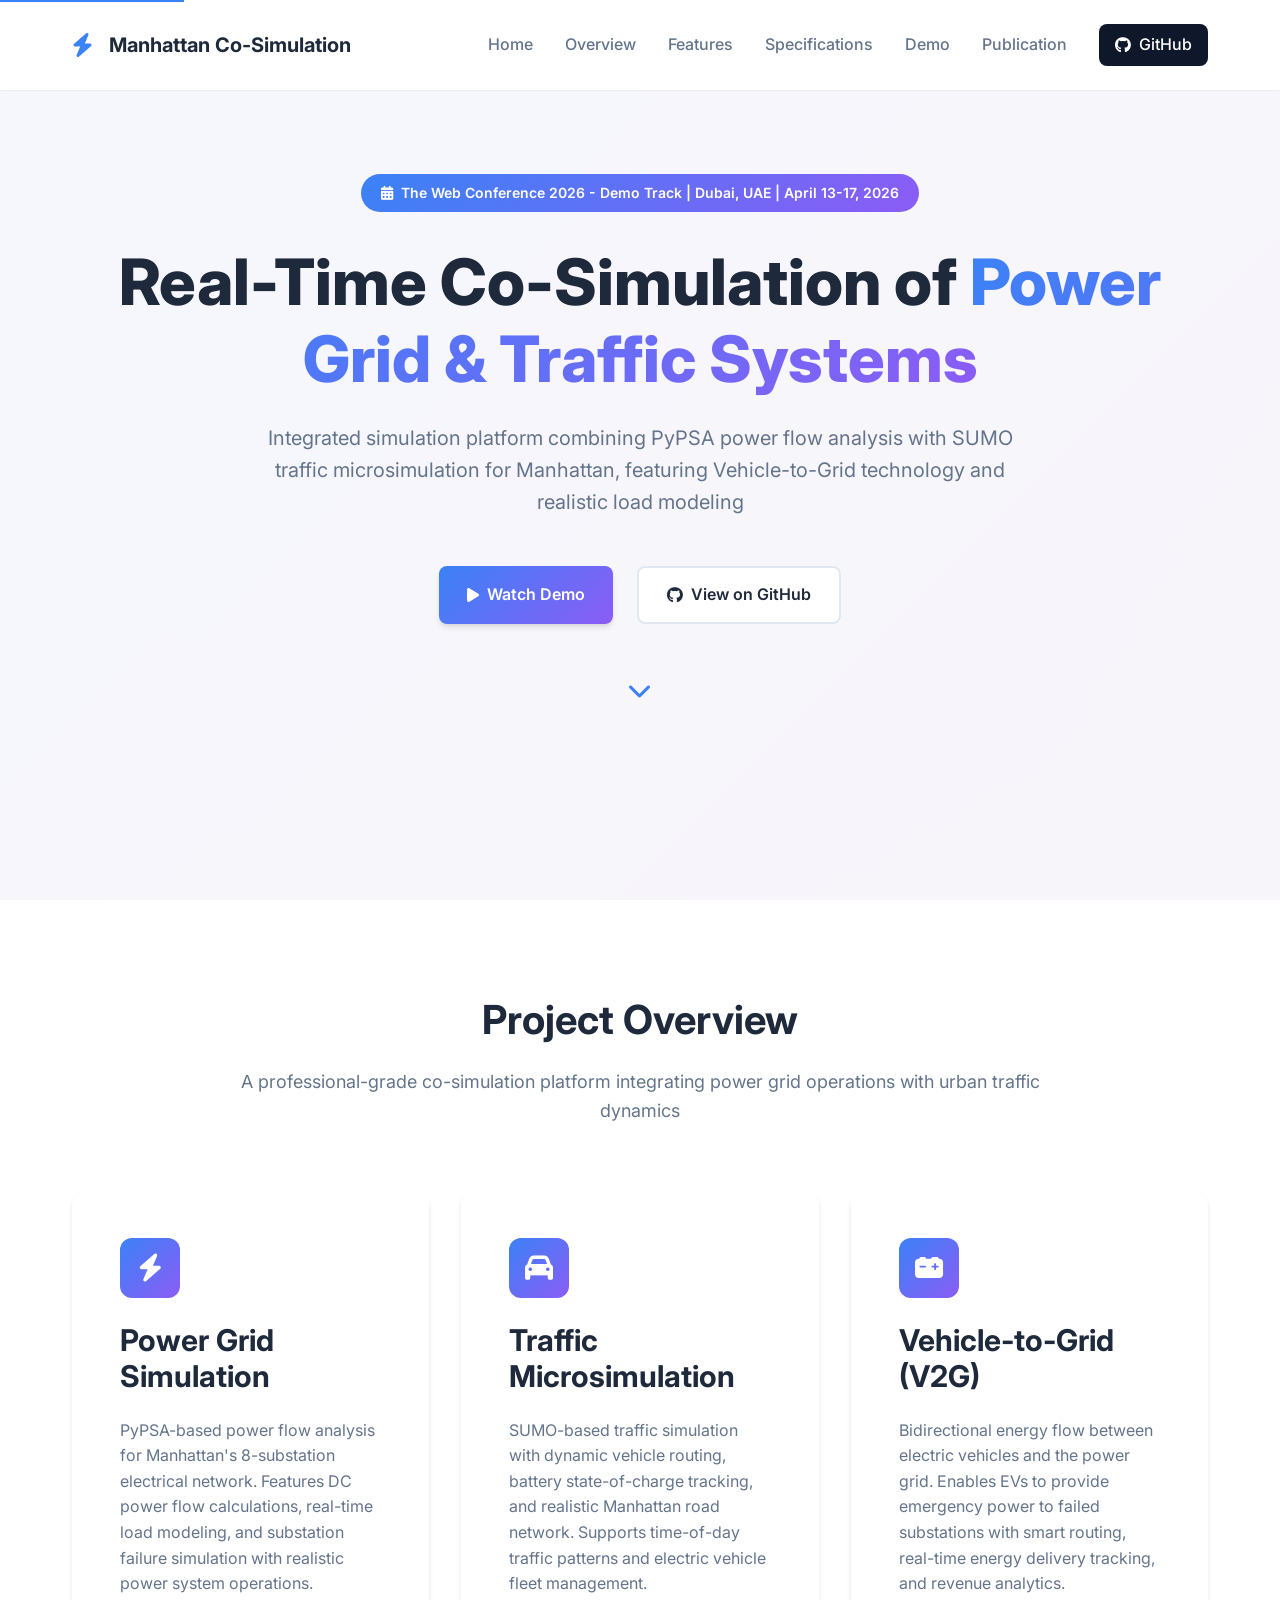
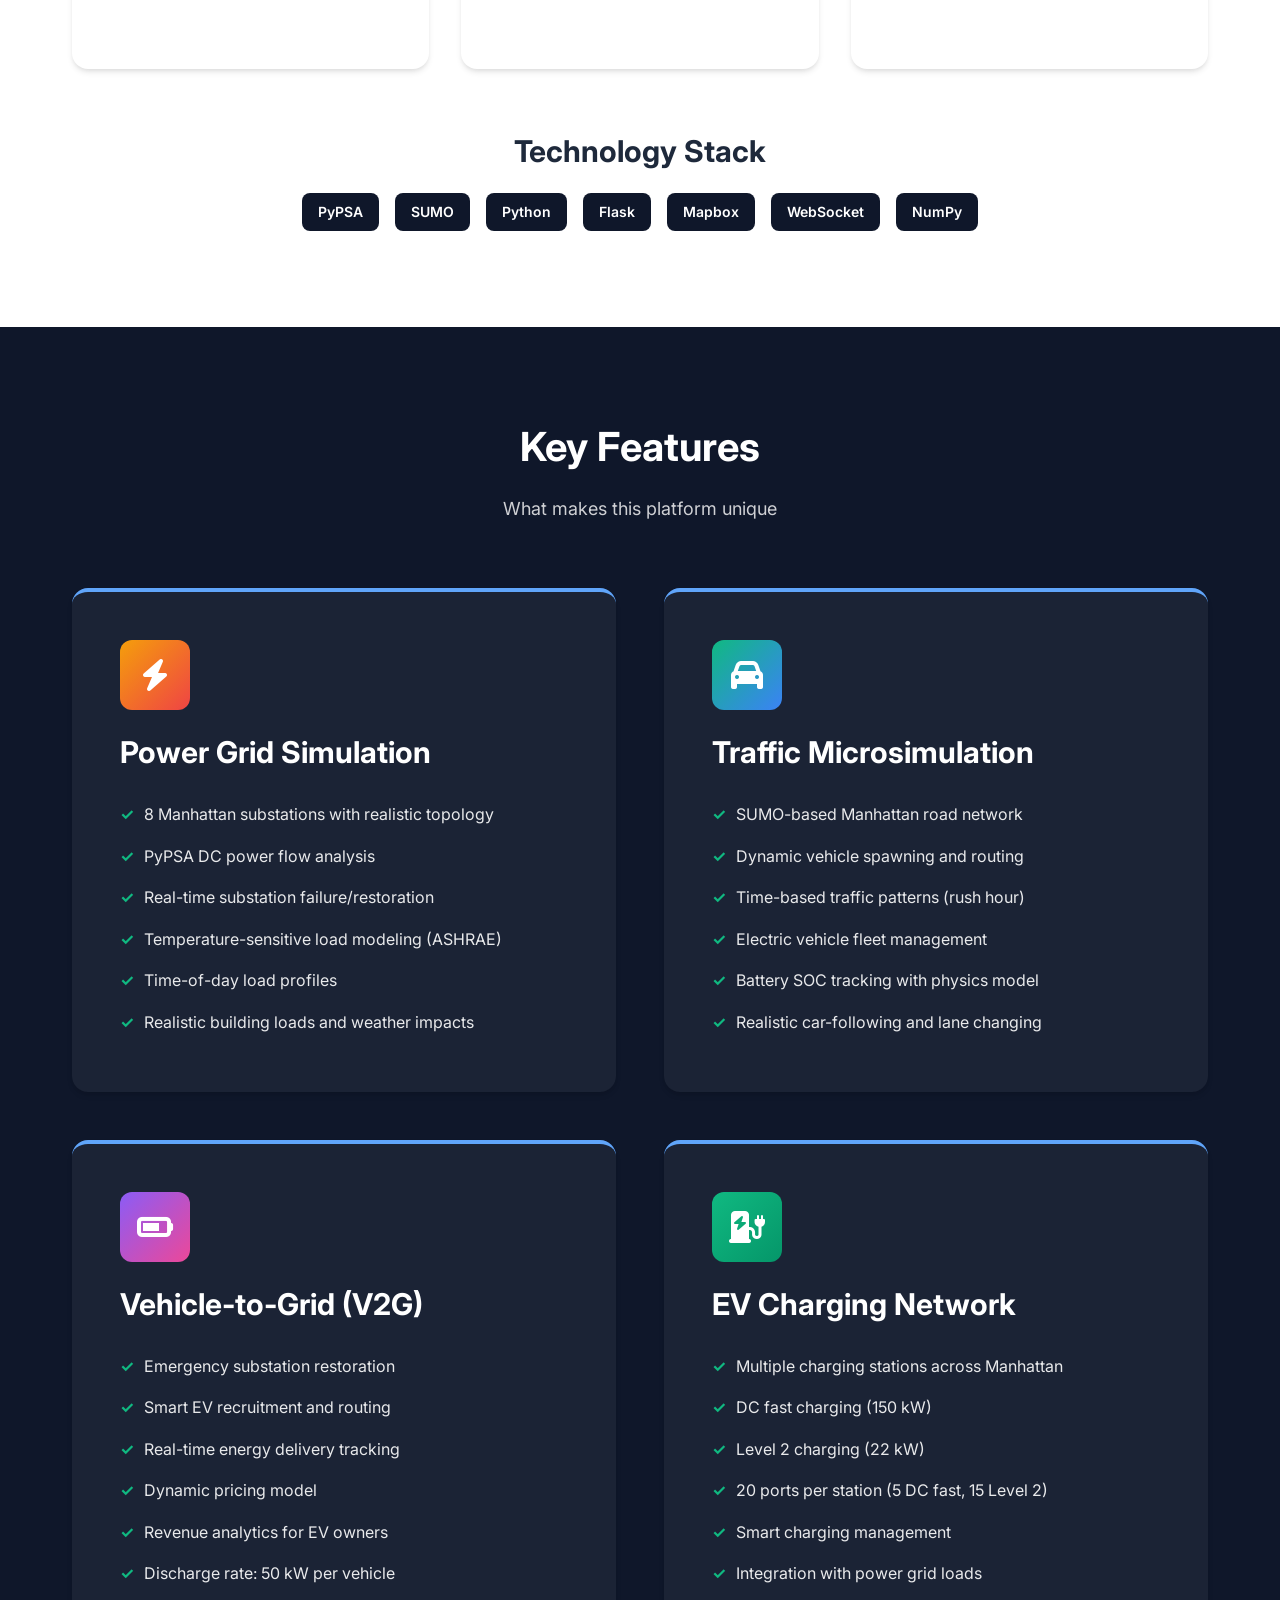
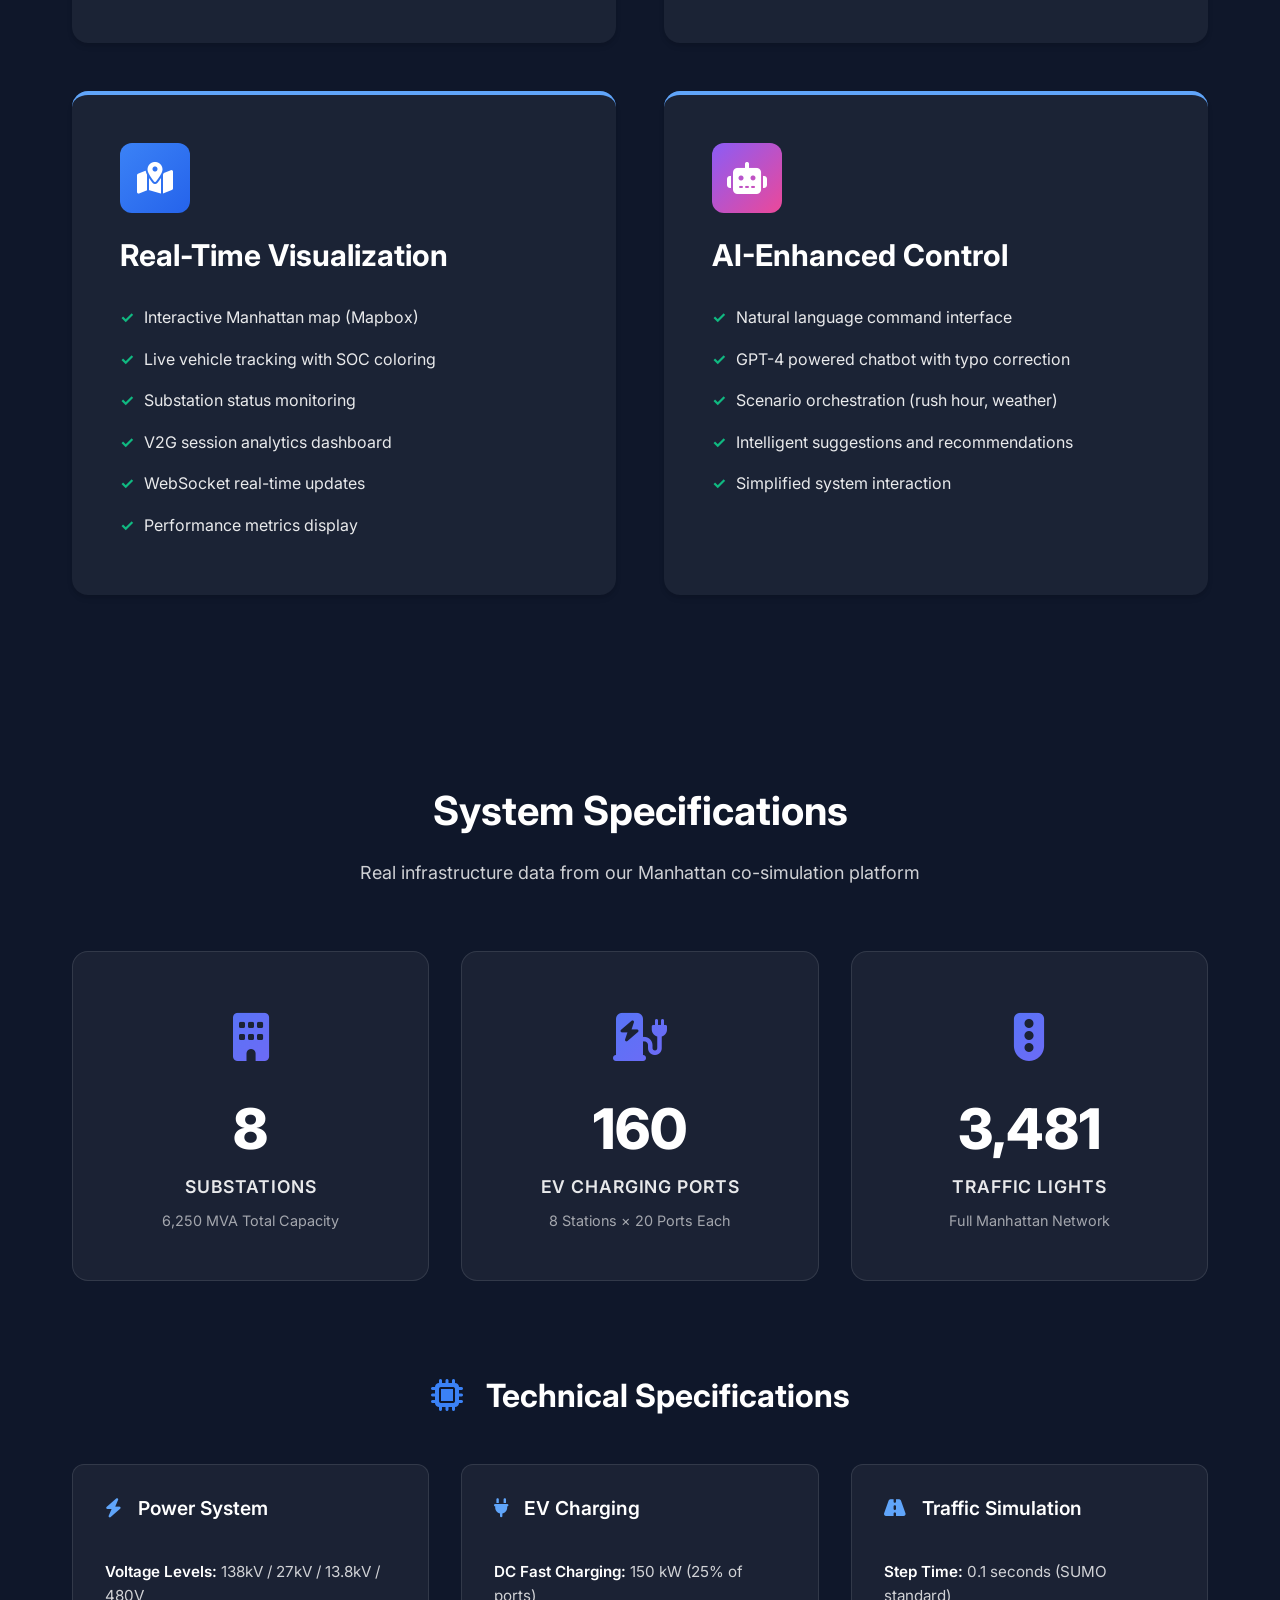
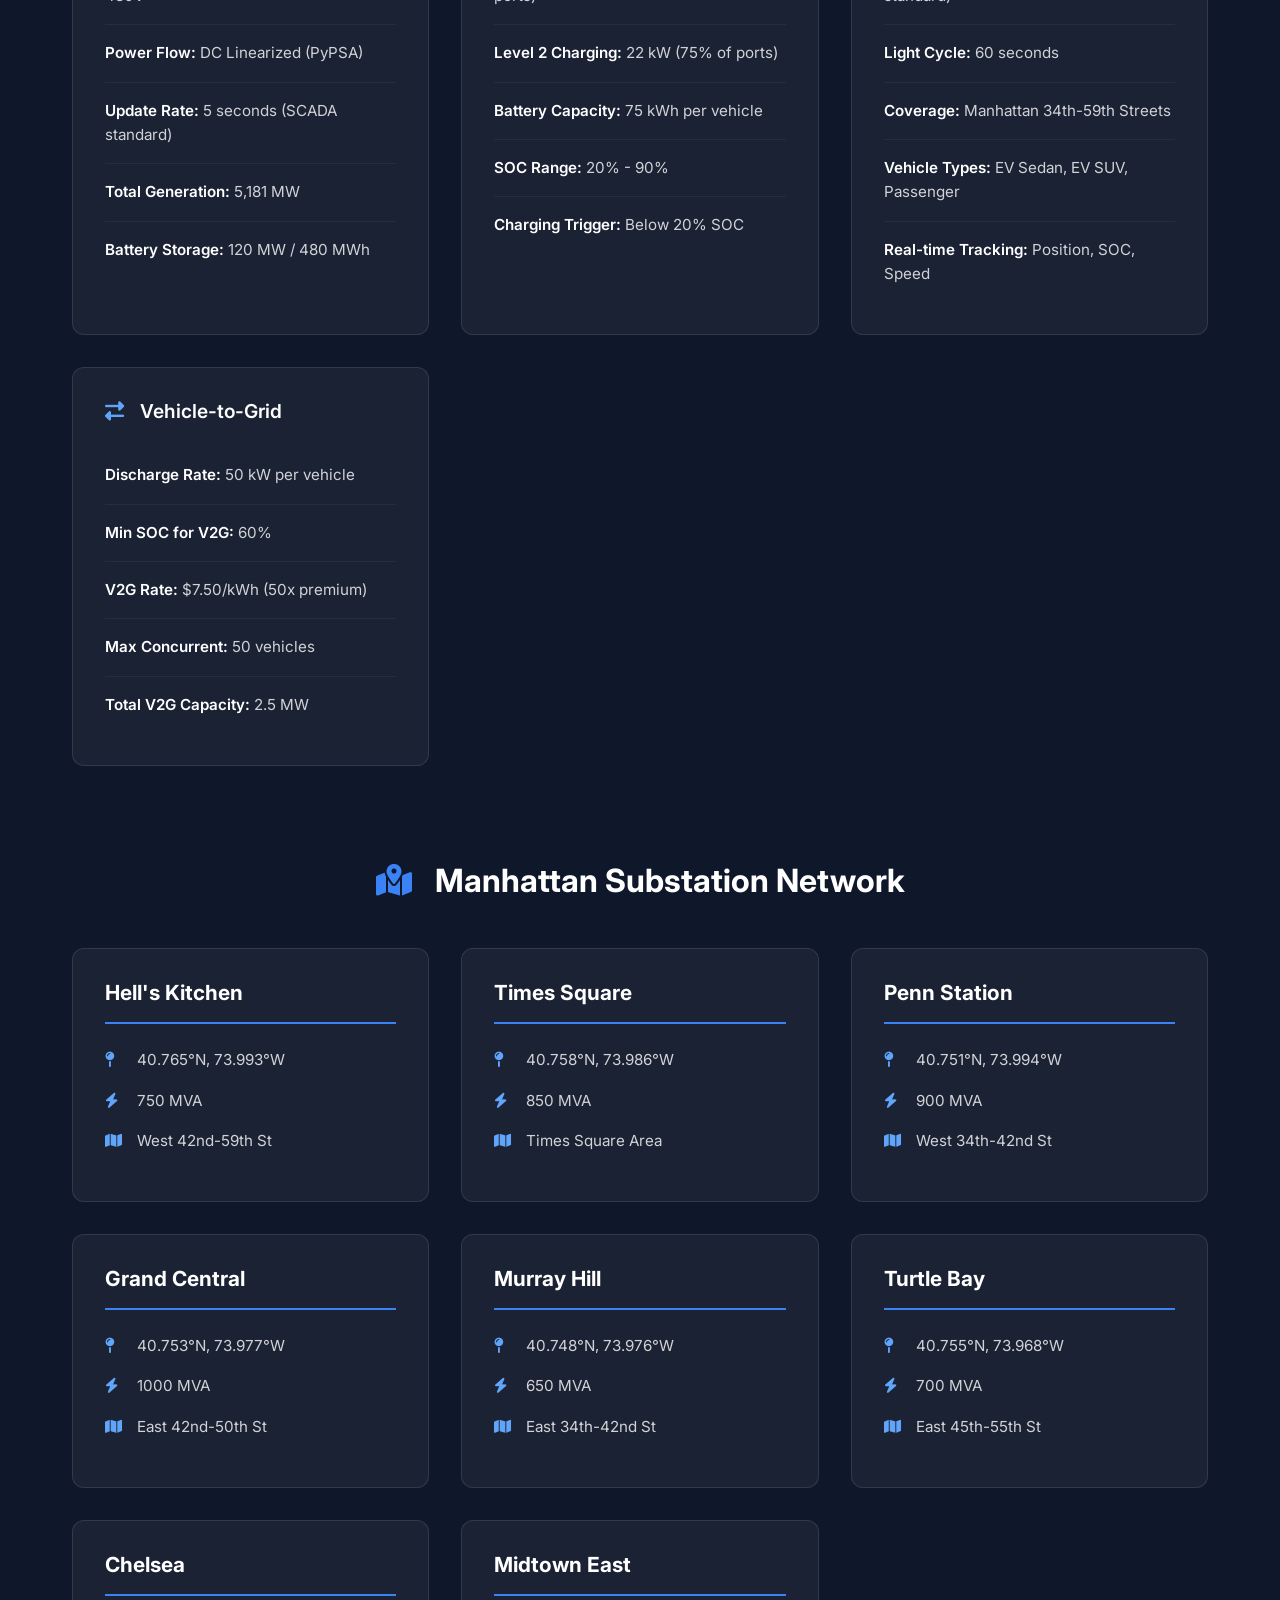
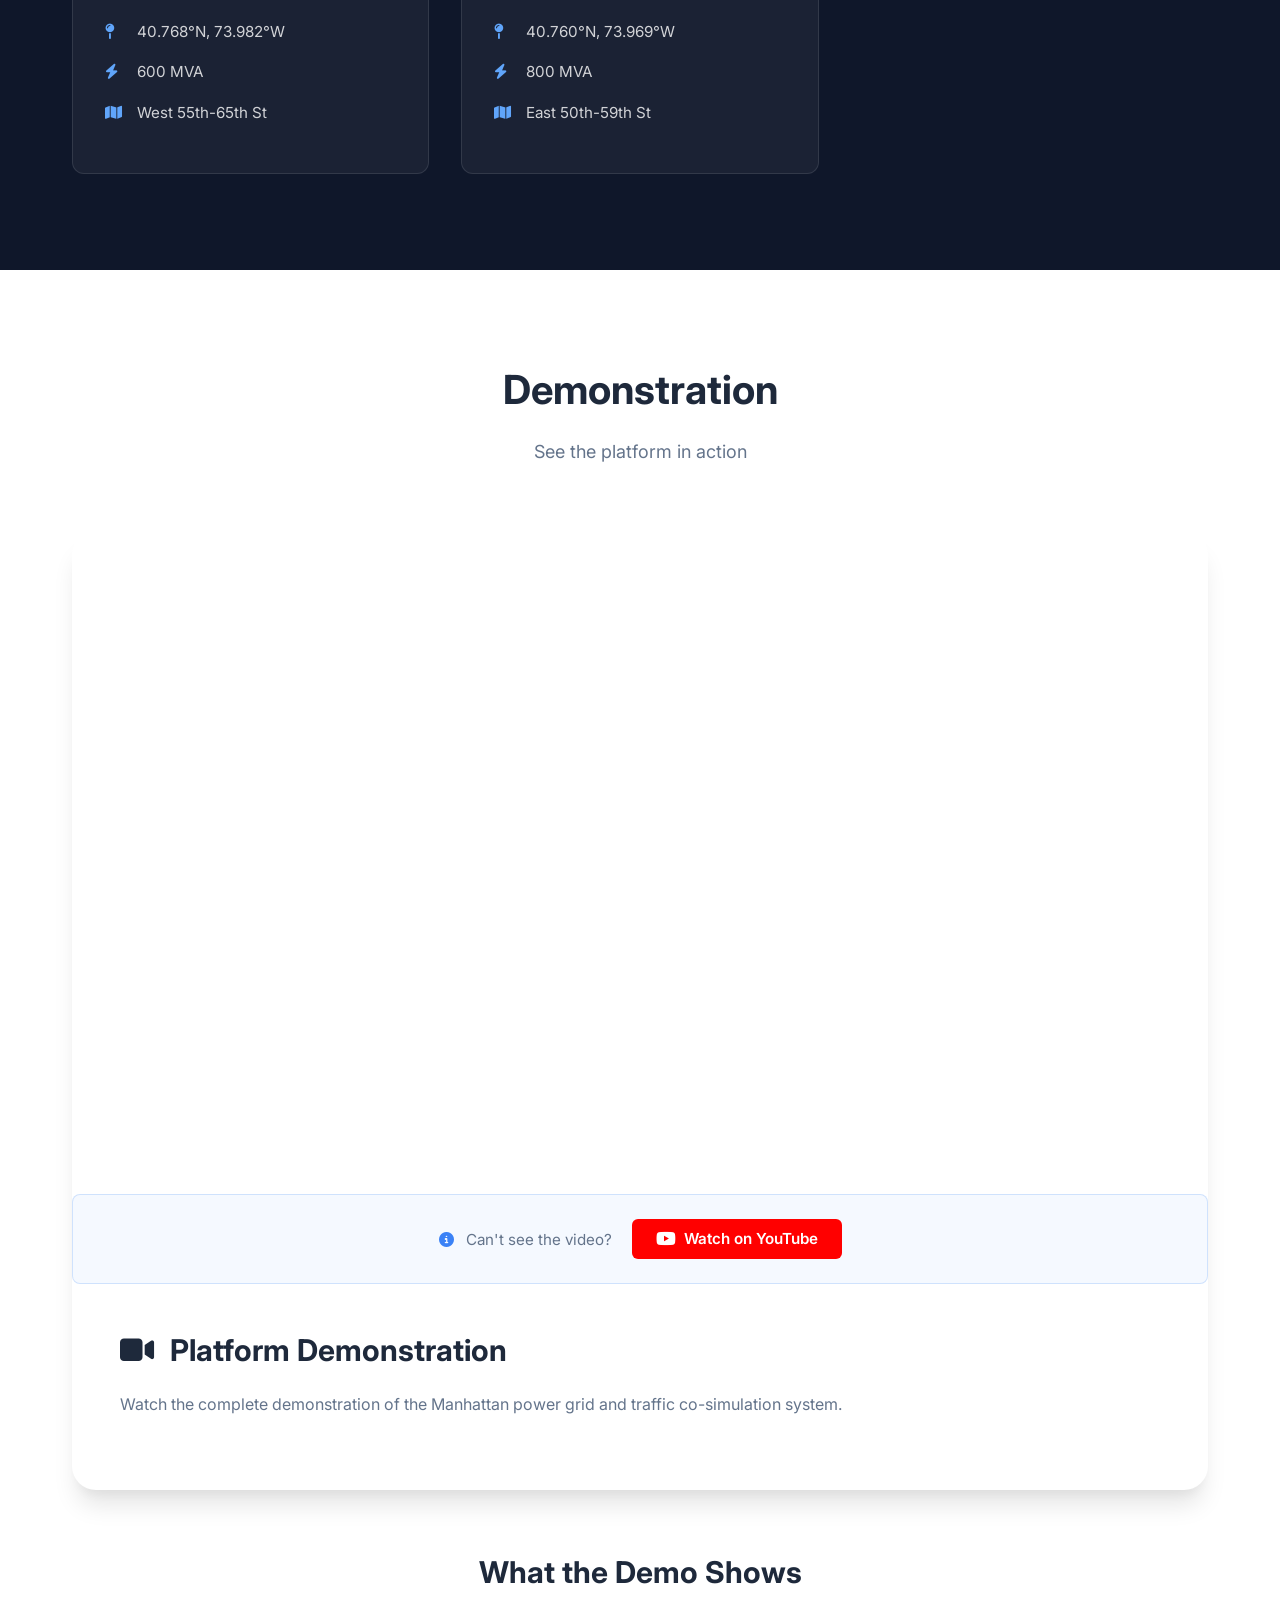
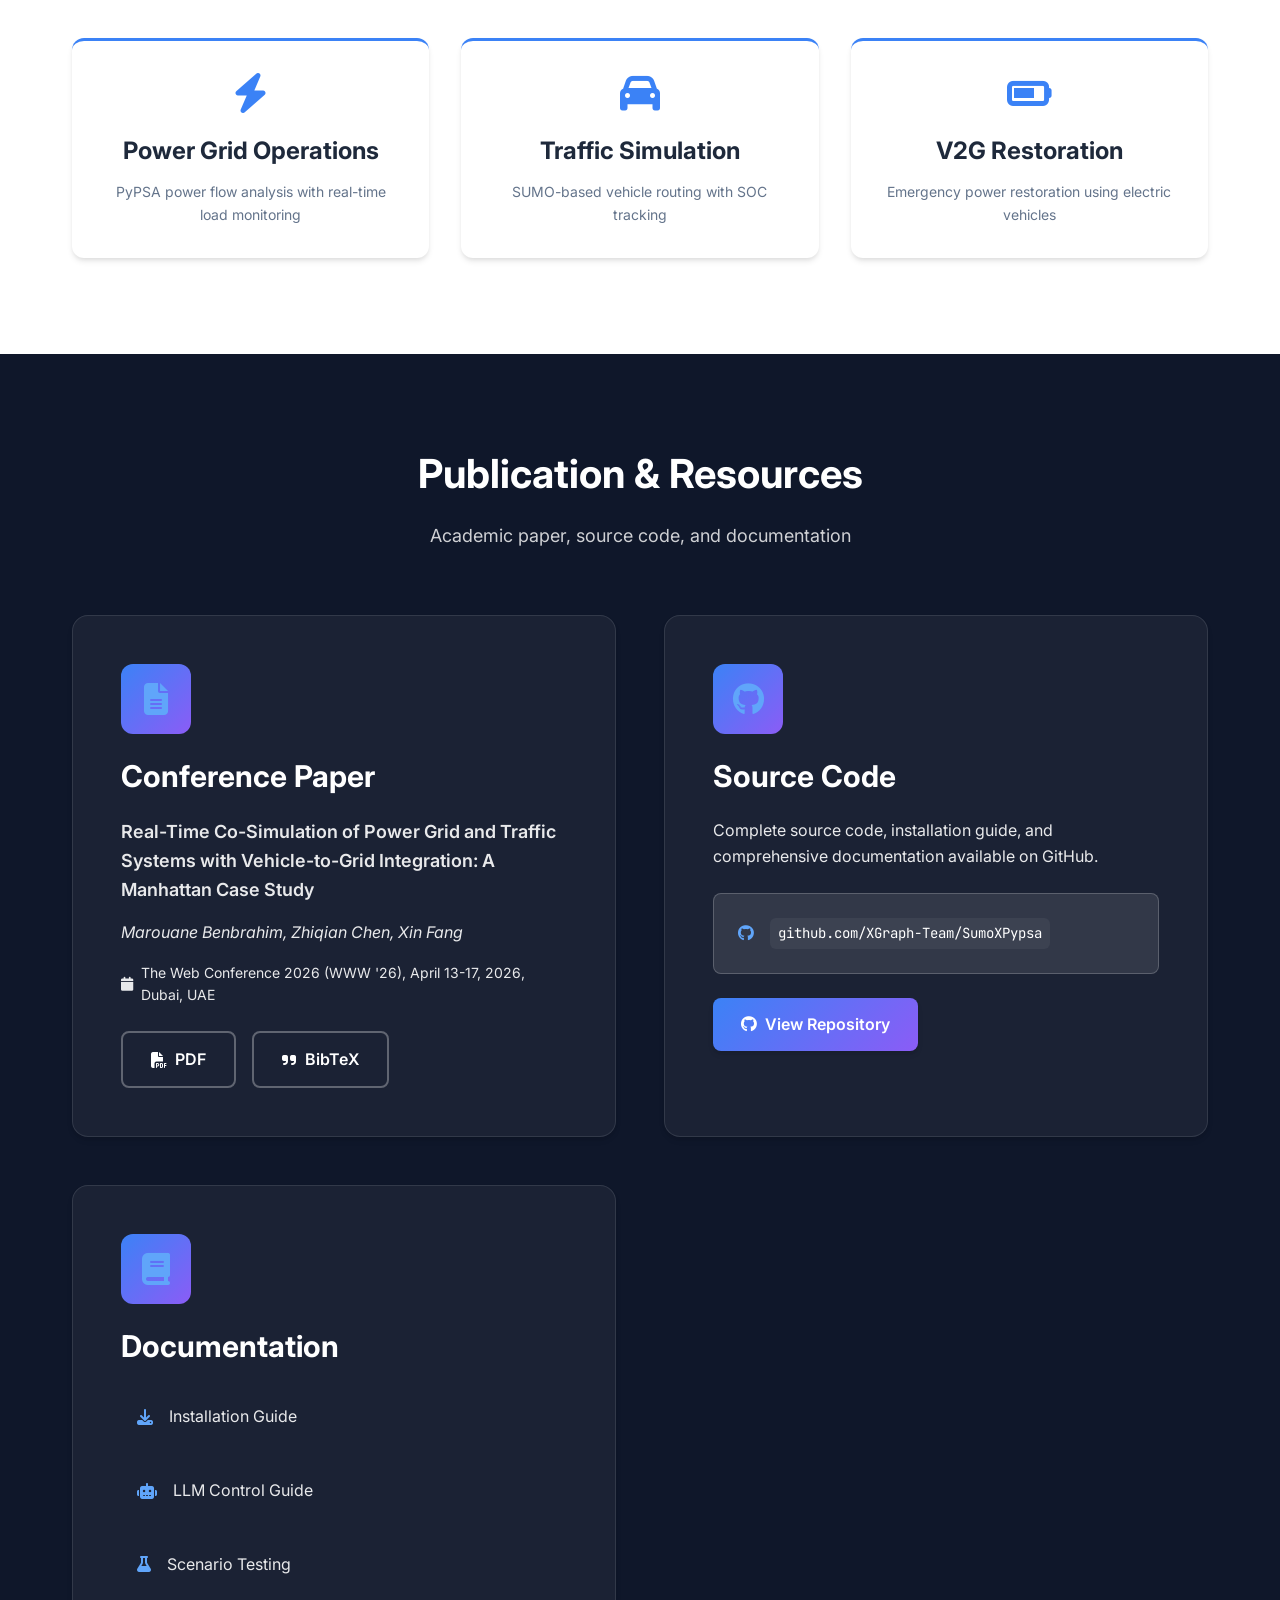
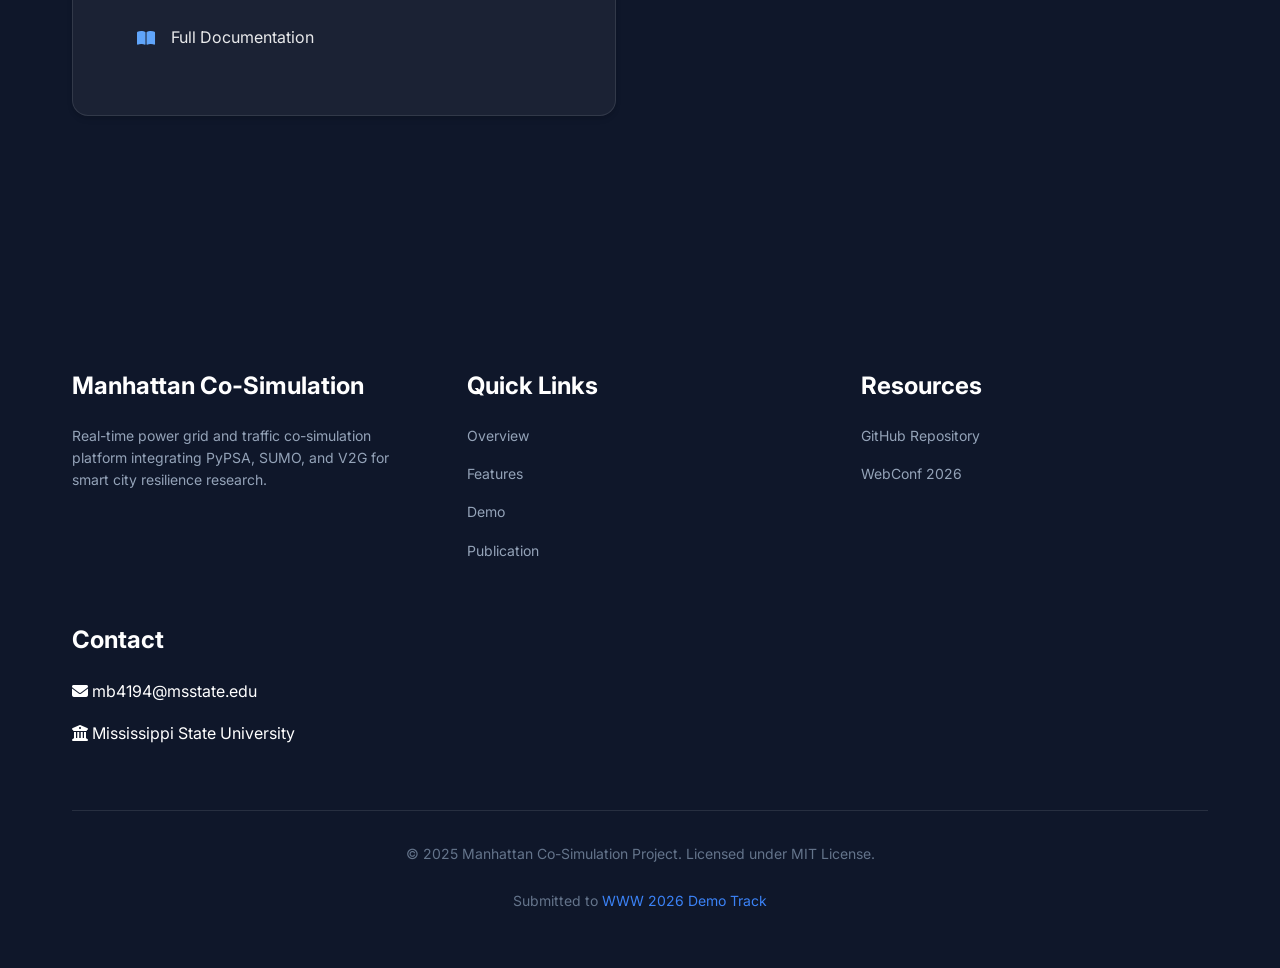
==== website/index.html @ 869f7351 "version 2 WebConference" ====
<!DOCTYPE html>
<html lang="en">
<head>
    <meta charset="UTF-8">
    <meta name="viewport" content="width=device-width, initial-scale=1.0">
    <meta name="description" content="Real-Time Co-Simulation of Power Grid and Traffic Systems integrating PyPSA, SUMO, and V2G for Manhattan">
    <meta name="keywords" content="Power Grid, Traffic Simulation, V2G, Co-Simulation, PyPSA, SUMO, Smart Grid, Electric Vehicles">
    <meta name="author" content="Manhattan Co-Simulation Team">

    <title>Manhattan Power Grid Co-Simulation | WebConf 2026 Demo Track</title>

    <!-- Fonts -->
    <link rel="preconnect" href="https://fonts.googleapis.com">
    <link rel="preconnect" href="https://fonts.gstatic.com" crossorigin>
    <link href="https://fonts.googleapis.com/css2?family=Inter:wght@300;400;500;600;700;800&family=JetBrains+Mono:wght@400;500&display=swap" rel="stylesheet">

    <!-- Font Awesome -->
    <link rel="stylesheet" href="https://cdnjs.cloudflare.com/ajax/libs/font-awesome/6.4.0/css/all.min.css">

    <!-- Styles -->
    <link rel="stylesheet" href="styles.css">
</head>
<body>
    <!-- Navigation -->
    <nav class="navbar" id="navbar">
        <div class="container nav-container">
            <div class="nav-brand">
                <i class="fas fa-bolt"></i>
                <span>Manhattan Co-Simulation</span>
            </div>
            <ul class="nav-menu" id="nav-menu">
                <li><a href="#home" class="nav-link">Home</a></li>
                <li><a href="#overview" class="nav-link">Overview</a></li>
                <li><a href="#features" class="nav-link">Features</a></li>
                <li><a href="#statistics" class="nav-link">Specifications</a></li>
                <li><a href="#demo" class="nav-link">Demo</a></li>
                <li><a href="#publication" class="nav-link">Publication</a></li>
                <li><a href="https://github.com/XGraph-Team/SumoXPypsa" target="_blank" class="nav-link github-link">
                    <i class="fab fa-github"></i> GitHub
                </a></li>
            </ul>
            <div class="hamburger" id="hamburger">
                <span></span>
                <span></span>
                <span></span>
            </div>
        </div>
    </nav>

    <!-- Hero Section -->
    <section id="home" class="hero">
        <div class="hero-background"></div>
        <div class="container hero-content">
            <div class="hero-badge">
                <i class="fas fa-calendar-alt"></i>
                The Web Conference 2026 - Demo Track | Dubai, UAE | April 13-17, 2026
            </div>
            <h1 class="hero-title">
                Real-Time Co-Simulation of
                <span class="gradient-text">Power Grid & Traffic Systems</span>
            </h1>
            <p class="hero-subtitle">
                Integrated simulation platform combining PyPSA power flow analysis with SUMO traffic microsimulation
                for Manhattan, featuring Vehicle-to-Grid technology and realistic load modeling
            </p>
            <div class="hero-buttons">
                <a href="#demo" class="btn btn-primary">
                    <i class="fas fa-play"></i>
                    Watch Demo
                </a>
                <a href="https://github.com/XGraph-Team/SumoXPypsa" target="_blank" class="btn btn-secondary">
                    <i class="fab fa-github"></i>
                    View on GitHub
                </a>
            </div>
            <div class="scroll-indicator">
                <i class="fas fa-chevron-down"></i>
            </div>
        </div>
    </section>

    <!-- Overview Section -->
    <section id="overview" class="section">
        <div class="container">
            <div class="section-header">
                <h2 class="section-title">Project Overview</h2>
                <p class="section-subtitle">
                    A professional-grade co-simulation platform integrating power grid operations with urban traffic dynamics
                </p>
            </div>

            <div class="overview-grid">
                <div class="overview-card">
                    <div class="overview-icon">
                        <i class="fas fa-bolt"></i>
                    </div>
                    <h3>Power Grid Simulation</h3>
                    <p>
                        PyPSA-based power flow analysis for Manhattan's 8-substation electrical network.
                        Features DC power flow calculations, real-time load modeling, and substation failure simulation
                        with realistic power system operations.
                    </p>
                </div>

                <div class="overview-card">
                    <div class="overview-icon">
                        <i class="fas fa-car"></i>
                    </div>
                    <h3>Traffic Microsimulation</h3>
                    <p>
                        SUMO-based traffic simulation with dynamic vehicle routing, battery state-of-charge tracking,
                        and realistic Manhattan road network. Supports time-of-day traffic patterns and
                        electric vehicle fleet management.
                    </p>
                </div>

                <div class="overview-card">
                    <div class="overview-icon">
                        <i class="fas fa-car-battery"></i>
                    </div>
                    <h3>Vehicle-to-Grid (V2G)</h3>
                    <p>
                        Bidirectional energy flow between electric vehicles and the power grid.
                        Enables EVs to provide emergency power to failed substations with smart routing,
                        real-time energy delivery tracking, and revenue analytics.
                    </p>
                </div>
            </div>

            <div class="tech-stack">
                <h3 class="tech-stack-title">Technology Stack</h3>
                <div class="tech-badges">
                    <span class="tech-badge">PyPSA</span>
                    <span class="tech-badge">SUMO</span>
                    <span class="tech-badge">Python</span>
                    <span class="tech-badge">Flask</span>
                    <span class="tech-badge">Mapbox</span>
                    <span class="tech-badge">WebSocket</span>
                    <span class="tech-badge">NumPy</span>
                </div>
            </div>
        </div>
    </section>

    <!-- Features Section -->
    <section id="features" class="section section-dark">
        <div class="container">
            <div class="section-header">
                <h2 class="section-title">Key Features</h2>
                <p class="section-subtitle">
                    What makes this platform unique
                </p>
            </div>

            <div class="features-grid">
                <div class="feature-card">
                    <div class="feature-icon power">
                        <i class="fas fa-bolt"></i>
                    </div>
                    <h3>Power Grid Simulation</h3>
                    <ul class="feature-list">
                        <li>8 Manhattan substations with realistic topology</li>
                        <li>PyPSA DC power flow analysis</li>
                        <li>Real-time substation failure/restoration</li>
                        <li>Temperature-sensitive load modeling (ASHRAE)</li>
                        <li>Time-of-day load profiles</li>
                        <li>Realistic building loads and weather impacts</li>
                    </ul>
                </div>

                <div class="feature-card">
                    <div class="feature-icon traffic">
                        <i class="fas fa-car"></i>
                    </div>
                    <h3>Traffic Microsimulation</h3>
                    <ul class="feature-list">
                        <li>SUMO-based Manhattan road network</li>
                        <li>Dynamic vehicle spawning and routing</li>
                        <li>Time-based traffic patterns (rush hour)</li>
                        <li>Electric vehicle fleet management</li>
                        <li>Battery SOC tracking with physics model</li>
                        <li>Realistic car-following and lane changing</li>
                    </ul>
                </div>

                <div class="feature-card">
                    <div class="feature-icon v2g">
                        <i class="fas fa-battery-three-quarters"></i>
                    </div>
                    <h3>Vehicle-to-Grid (V2G)</h3>
                    <ul class="feature-list">
                        <li>Emergency substation restoration</li>
                        <li>Smart EV recruitment and routing</li>
                        <li>Real-time energy delivery tracking</li>
                        <li>Dynamic pricing model</li>
                        <li>Revenue analytics for EV owners</li>
                        <li>Discharge rate: 50 kW per vehicle</li>
                    </ul>
                </div>

                <div class="feature-card">
                    <div class="feature-icon charging">
                        <i class="fas fa-charging-station"></i>
                    </div>
                    <h3>EV Charging Network</h3>
                    <ul class="feature-list">
                        <li>Multiple charging stations across Manhattan</li>
                        <li>DC fast charging (150 kW)</li>
                        <li>Level 2 charging (22 kW)</li>
                        <li>20 ports per station (5 DC fast, 15 Level 2)</li>
                        <li>Smart charging management</li>
                        <li>Integration with power grid loads</li>
                    </ul>
                </div>

                <div class="feature-card">
                    <div class="feature-icon viz">
                        <i class="fas fa-map-marked-alt"></i>
                    </div>
                    <h3>Real-Time Visualization</h3>
                    <ul class="feature-list">
                        <li>Interactive Manhattan map (Mapbox)</li>
                        <li>Live vehicle tracking with SOC coloring</li>
                        <li>Substation status monitoring</li>
                        <li>V2G session analytics dashboard</li>
                        <li>WebSocket real-time updates</li>
                        <li>Performance metrics display</li>
                    </ul>
                </div>

                <div class="feature-card">
                    <div class="feature-icon ai">
                        <i class="fas fa-robot"></i>
                    </div>
                    <h3>AI-Enhanced Control</h3>
                    <ul class="feature-list">
                        <li>Natural language command interface</li>
                        <li>GPT-4 powered chatbot with typo correction</li>
                        <li>Scenario orchestration (rush hour, weather)</li>
                        <li>Intelligent suggestions and recommendations</li>
                        <li>Simplified system interaction</li>
                    </ul>
                </div>
            </div>
        </div>
    </section>

    <!-- System Statistics Section -->
    <section id="statistics" class="section section-dark">
        <div class="container">
            <div class="section-header">
                <h2 class="section-title">System Specifications</h2>
                <p class="section-subtitle">
                    Real infrastructure data from our Manhattan co-simulation platform
                </p>
            </div>

            <!-- Statistics Grid -->
            <div class="stats-grid">
                <div class="stat-card">
                    <div class="stat-icon">
                        <i class="fas fa-building"></i>
                    </div>
                    <div class="stat-number">8</div>
                    <div class="stat-label">Substations</div>
                    <div class="stat-detail">6,250 MVA Total Capacity</div>
                </div>
                <div class="stat-card">
                    <div class="stat-icon">
                        <i class="fas fa-charging-station"></i>
                    </div>
                    <div class="stat-number">160</div>
                    <div class="stat-label">EV Charging Ports</div>
                    <div class="stat-detail">8 Stations × 20 Ports Each</div>
                </div>
                <div class="stat-card">
                    <div class="stat-icon">
                        <i class="fas fa-traffic-light"></i>
                    </div>
                    <div class="stat-number">3,481</div>
                    <div class="stat-label">Traffic Lights</div>
                    <div class="stat-detail">Full Manhattan Network</div>
                </div>
            </div>

            <!-- Technical Details -->
            <div class="technical-specs">
                <h3 class="specs-title">
                    <i class="fas fa-microchip"></i>
                    Technical Specifications
                </h3>
                <div class="specs-grid">
                    <!-- Power System -->
                    <div class="spec-category">
                        <h4><i class="fas fa-bolt"></i> Power System</h4>
                        <ul class="spec-list">
                            <li><strong>Voltage Levels:</strong> 138kV / 27kV / 13.8kV / 480V</li>
                            <li><strong>Power Flow:</strong> DC Linearized (PyPSA)</li>
                            <li><strong>Update Rate:</strong> 5 seconds (SCADA standard)</li>
                            <li><strong>Total Generation:</strong> 5,181 MW</li>
                            <li><strong>Battery Storage:</strong> 120 MW / 480 MWh</li>
                        </ul>
                    </div>

                    <!-- EV Charging -->
                    <div class="spec-category">
                        <h4><i class="fas fa-plug"></i> EV Charging</h4>
                        <ul class="spec-list">
                            <li><strong>DC Fast Charging:</strong> 150 kW (25% of ports)</li>
                            <li><strong>Level 2 Charging:</strong> 22 kW (75% of ports)</li>
                            <li><strong>Battery Capacity:</strong> 75 kWh per vehicle</li>
                            <li><strong>SOC Range:</strong> 20% - 90%</li>
                            <li><strong>Charging Trigger:</strong> Below 20% SOC</li>
                        </ul>
                    </div>

                    <!-- Traffic Simulation -->
                    <div class="spec-category">
                        <h4><i class="fas fa-road"></i> Traffic Simulation</h4>
                        <ul class="spec-list">
                            <li><strong>Step Time:</strong> 0.1 seconds (SUMO standard)</li>
                            <li><strong>Light Cycle:</strong> 60 seconds</li>
                            <li><strong>Coverage:</strong> Manhattan 34th-59th Streets</li>
                            <li><strong>Vehicle Types:</strong> EV Sedan, EV SUV, Passenger</li>
                            <li><strong>Real-time Tracking:</strong> Position, SOC, Speed</li>
                        </ul>
                    </div>

                    <!-- V2G System -->
                    <div class="spec-category">
                        <h4><i class="fas fa-exchange-alt"></i> Vehicle-to-Grid</h4>
                        <ul class="spec-list">
                            <li><strong>Discharge Rate:</strong> 50 kW per vehicle</li>
                            <li><strong>Min SOC for V2G:</strong> 60%</li>
                            <li><strong>V2G Rate:</strong> $7.50/kWh (50x premium)</li>
                            <li><strong>Max Concurrent:</strong> 50 vehicles</li>
                            <li><strong>Total V2G Capacity:</strong> 2.5 MW</li>
                        </ul>
                    </div>
                </div>
            </div>

            <!-- Infrastructure Details -->
            <div class="infrastructure-details">
                <h3 class="specs-title">
                    <i class="fas fa-map-marked-alt"></i>
                    Manhattan Substation Network
                </h3>
                <div class="substation-grid">
                    <div class="substation-card">
                        <h4>Hell's Kitchen</h4>
                        <p><i class="fas fa-map-pin"></i> 40.765°N, 73.993°W</p>
                        <p><i class="fas fa-bolt"></i> 750 MVA</p>
                        <p><i class="fas fa-map"></i> West 42nd-59th St</p>
                    </div>
                    <div class="substation-card">
                        <h4>Times Square</h4>
                        <p><i class="fas fa-map-pin"></i> 40.758°N, 73.986°W</p>
                        <p><i class="fas fa-bolt"></i> 850 MVA</p>
                        <p><i class="fas fa-map"></i> Times Square Area</p>
                    </div>
                    <div class="substation-card">
                        <h4>Penn Station</h4>
                        <p><i class="fas fa-map-pin"></i> 40.751°N, 73.994°W</p>
                        <p><i class="fas fa-bolt"></i> 900 MVA</p>
                        <p><i class="fas fa-map"></i> West 34th-42nd St</p>
                    </div>
                    <div class="substation-card">
                        <h4>Grand Central</h4>
                        <p><i class="fas fa-map-pin"></i> 40.753°N, 73.977°W</p>
                        <p><i class="fas fa-bolt"></i> 1000 MVA</p>
                        <p><i class="fas fa-map"></i> East 42nd-50th St</p>
                    </div>
                    <div class="substation-card">
                        <h4>Murray Hill</h4>
                        <p><i class="fas fa-map-pin"></i> 40.748°N, 73.976°W</p>
                        <p><i class="fas fa-bolt"></i> 650 MVA</p>
                        <p><i class="fas fa-map"></i> East 34th-42nd St</p>
                    </div>
                    <div class="substation-card">
                        <h4>Turtle Bay</h4>
                        <p><i class="fas fa-map-pin"></i> 40.755°N, 73.968°W</p>
                        <p><i class="fas fa-bolt"></i> 700 MVA</p>
                        <p><i class="fas fa-map"></i> East 45th-55th St</p>
                    </div>
                    <div class="substation-card">
                        <h4>Chelsea</h4>
                        <p><i class="fas fa-map-pin"></i> 40.768°N, 73.982°W</p>
                        <p><i class="fas fa-bolt"></i> 600 MVA</p>
                        <p><i class="fas fa-map"></i> West 55th-65th St</p>
                    </div>
                    <div class="substation-card">
                        <h4>Midtown East</h4>
                        <p><i class="fas fa-map-pin"></i> 40.760°N, 73.969°W</p>
                        <p><i class="fas fa-bolt"></i> 800 MVA</p>
                        <p><i class="fas fa-map"></i> East 50th-59th St</p>
                    </div>
                </div>
            </div>
        </div>
    </section>

    <!-- Demo Videos Section -->
    <section id="demo" class="section">
        <div class="container">
            <div class="section-header">
                <h2 class="section-title">Demonstration</h2>
                <p class="section-subtitle">
                    See the platform in action
                </p>
            </div>

            <!-- Main Demo Video -->
            <div class="main-demo">
                <div class="video-container">
                    <iframe
                        src="https://www.youtube.com/embed/36mGJWjrSxw?rel=0&modestbranding=1&enablejsapi=1"
                        title="Manhattan Co-Simulation Platform - Full Demo"
                        frameborder="0"
                        allow="accelerometer; autoplay; clipboard-write; encrypted-media; gyroscope; picture-in-picture; web-share"
                        allowfullscreen
                        referrerpolicy="strict-origin-when-cross-origin">
                    </iframe>
                </div>
                <div class="video-fallback">
                    <p>
                        <i class="fas fa-info-circle"></i>
                        Can't see the video?
                        <a href="https://www.youtube.com/watch?v=36mGJWjrSxw" target="_blank" class="youtube-link">
                            <i class="fab fa-youtube"></i>
                            Watch on YouTube
                        </a>
                    </p>
                </div>
                <div class="video-info">
                    <h3>
                        <i class="fas fa-video"></i>
                        Platform Demonstration
                    </h3>
                    <p>
                        Watch the complete demonstration of the Manhattan power grid and traffic co-simulation system.
                    </p>
                </div>
            </div>


            <!-- Key Capabilities Shown -->
            <div class="demo-highlights">
                <h3 class="demo-highlights-title">What the Demo Shows</h3>
                <div class="demo-highlights-grid">
                    <div class="highlight-card">
                        <i class="fas fa-bolt"></i>
                        <h4>Power Grid Operations</h4>
                        <p>PyPSA power flow analysis with real-time load monitoring</p>
                    </div>
                    <div class="highlight-card">
                        <i class="fas fa-car"></i>
                        <h4>Traffic Simulation</h4>
                        <p>SUMO-based vehicle routing with SOC tracking</p>
                    </div>
                    <div class="highlight-card">
                        <i class="fas fa-battery-three-quarters"></i>
                        <h4>V2G Restoration</h4>
                        <p>Emergency power restoration using electric vehicles</p>
                    </div>
                </div>
            </div>
        </div>
    </section>

    <!-- Publication Section -->
    <section id="publication" class="section section-dark">
        <div class="container">
            <div class="section-header">
                <h2 class="section-title">Publication & Resources</h2>
                <p class="section-subtitle">
                    Academic paper, source code, and documentation
                </p>
            </div>

            <div class="publication-grid">
                <!-- Paper -->
                <div class="publication-card paper-card">
                    <div class="publication-icon">
                        <i class="fas fa-file-alt"></i>
                    </div>
                    <h3>Conference Paper</h3>
                    <div class="paper-info">
                        <p class="paper-title">
                            Real-Time Co-Simulation of Power Grid and Traffic Systems with Vehicle-to-Grid Integration:
                            A Manhattan Case Study
                        </p>
                        <p class="paper-authors">
                            Marouane Benbrahim, Zhiqian Chen, Xin Fang
                        </p>
                        <p class="paper-venue">
                            <i class="fas fa-calendar"></i>
                            The Web Conference 2026 (WWW '26), April 13-17, 2026, Dubai, UAE
                        </p>
                    </div>
                    <div class="paper-buttons">
                        <a href="paper.pdf" class="btn btn-outline" target="_blank">
                            <i class="fas fa-file-pdf"></i>
                            PDF
                        </a>
                        <a href="citation.bib" class="btn btn-outline" download>
                            <i class="fas fa-quote-right"></i>
                            BibTeX
                        </a>
                    </div>
                </div>

                <!-- GitHub -->
                <div class="publication-card github-card">
                    <div class="publication-icon">
                        <i class="fab fa-github"></i>
                    </div>
                    <h3>Source Code</h3>
                    <div class="github-info">
                        <p>
                            Complete source code, installation guide, and comprehensive documentation available on GitHub.
                        </p>
                        <div class="repo-link">
                            <i class="fab fa-github"></i>
                            <code>github.com/XGraph-Team/SumoXPypsa</code>
                        </div>
                    </div>
                    <a href="https://github.com/XGraph-Team/SumoXPypsa" target="_blank" class="btn btn-primary">
                        <i class="fab fa-github"></i>
                        View Repository
                    </a>
                </div>

                <!-- Documentation -->
                <div class="publication-card docs-card">
                    <div class="publication-icon">
                        <i class="fas fa-book"></i>
                    </div>
                    <h3>Documentation</h3>
                    <div class="docs-links">
                        <a href="https://github.com/XGraph-Team/SumoXPypsa#installation" target="_blank" class="doc-link">
                            <i class="fas fa-download"></i>
                            Installation Guide
                        </a>
                        <a href="https://github.com/XGraph-Team/SumoXPypsa/tree/main/docs/LLM_SCENARIO_CONTROL_GUIDE.md" target="_blank" class="doc-link">
                            <i class="fas fa-robot"></i>
                            LLM Control Guide
                        </a>
                        <a href="https://github.com/XGraph-Team/SumoXPypsa/tree/main/docs/SCENARIO_TESTING_GUIDE.md" target="_blank" class="doc-link">
                            <i class="fas fa-flask"></i>
                            Scenario Testing
                        </a>
                        <a href="https://github.com/XGraph-Team/SumoXPypsa/tree/main/docs" target="_blank" class="doc-link">
                            <i class="fas fa-book-open"></i>
                            Full Documentation
                        </a>
                    </div>
                </div>
            </div>
        </div>
    </section>

    <!-- Footer -->
    <footer class="footer">
        <div class="container">
            <div class="footer-content">
                <div class="footer-section">
                    <h4>Manhattan Co-Simulation</h4>
                    <p>
                        Real-time power grid and traffic co-simulation platform
                        integrating PyPSA, SUMO, and V2G for smart city resilience research.
                    </p>
                </div>

                <div class="footer-section">
                    <h4>Quick Links</h4>
                    <ul class="footer-links">
                        <li><a href="#overview">Overview</a></li>
                        <li><a href="#features">Features</a></li>
                        <li><a href="#demo">Demo</a></li>
                        <li><a href="#publication">Publication</a></li>
                    </ul>
                </div>

                <div class="footer-section">
                    <h4>Resources</h4>
                    <ul class="footer-links">
                        <li><a href="https://github.com/XGraph-Team/SumoXPypsa" target="_blank">GitHub Repository</a></li>
                        <li><a href="https://www2026.thewebconf.org/" target="_blank">WebConf 2026</a></li>
                    </ul>
                </div>

                <div class="footer-section">
                    <h4>Contact</h4>
                    <ul class="footer-links">
                        <li>
                            <i class="fas fa-envelope"></i>
                            mb4194@msstate.edu
                        </li>
                        <li>
                            <i class="fas fa-university"></i>
                            Mississippi State University
                        </li>
                    </ul>
                </div>
            </div>

            <div class="footer-bottom">
                <p>&copy; 2025 Manhattan Co-Simulation Project. Licensed under MIT License.</p>
                <p>
                    Submitted to <a href="https://www2026.thewebconf.org/calls/demos.html" target="_blank">WWW 2026 Demo Track</a>
                </p>
            </div>
        </div>
    </footer>

    <!-- Back to Top Button -->
    <button id="backToTop" class="back-to-top">
        <i class="fas fa-arrow-up"></i>
    </button>

    <!-- JavaScript -->
    <script src="script.js"></script>
</body>
</html>
---- website/styles.css ----
/* ============================================
   Manhattan Co-Simulation Website Styles
   World-Class Professional Design
   ============================================ */

/* ============================================
   CSS Variables & Theme
   ============================================ */
:root {
    /* Colors */
    --primary-color: #3b82f6;
    --primary-dark: #2563eb;
    --primary-light: #60a5fa;
    --secondary-color: #8b5cf6;
    --accent-color: #10b981;
    --danger-color: #ef4444;

    /* Gradients */
    --gradient-primary: linear-gradient(135deg, #3b82f6 0%, #8b5cf6 100%);
    --gradient-power: linear-gradient(135deg, #f59e0b 0%, #ef4444 100%);
    --gradient-traffic: linear-gradient(135deg, #10b981 0%, #3b82f6 100%);
    --gradient-v2g: linear-gradient(135deg, #8b5cf6 0%, #ec4899 100%);

    /* Neutral Colors */
    --bg-primary: #ffffff;
    --bg-secondary: #f8fafc;
    --bg-dark: #0f172a;
    --bg-card: #ffffff;
    --text-primary: #1e293b;
    --text-secondary: #64748b;
    --text-light: #94a3b8;
    --border-color: #e2e8f0;

    /* Spacing */
    --spacing-xs: 0.5rem;
    --spacing-sm: 1rem;
    --spacing-md: 1.5rem;
    --spacing-lg: 2rem;
    --spacing-xl: 3rem;
    --spacing-2xl: 4rem;
    --spacing-3xl: 6rem;

    /* Typography */
    --font-primary: 'Inter', -apple-system, BlinkMacSystemFont, 'Segoe UI', sans-serif;
    --font-mono: 'JetBrains Mono', 'Courier New', monospace;

    /* Transitions */
    --transition-fast: 150ms ease;
    --transition-base: 250ms ease;
    --transition-slow: 350ms ease;

    /* Shadows */
    --shadow-sm: 0 1px 2px 0 rgba(0, 0, 0, 0.05);
    --shadow-md: 0 4px 6px -1px rgba(0, 0, 0, 0.1), 0 2px 4px -1px rgba(0, 0, 0, 0.06);
    --shadow-lg: 0 10px 15px -3px rgba(0, 0, 0, 0.1), 0 4px 6px -2px rgba(0, 0, 0, 0.05);
    --shadow-xl: 0 20px 25px -5px rgba(0, 0, 0, 0.1), 0 10px 10px -5px rgba(0, 0, 0, 0.04);

    /* Border Radius */
    --radius-sm: 0.375rem;
    --radius-md: 0.5rem;
    --radius-lg: 0.75rem;
    --radius-xl: 1rem;
    --radius-2xl: 1.5rem;
}

/* ============================================
   Reset & Base Styles
   ============================================ */
* {
    margin: 0;
    padding: 0;
    box-sizing: border-box;
}

html {
    scroll-behavior: smooth;
    font-size: 16px;
}

body {
    font-family: var(--font-primary);
    color: var(--text-primary);
    background-color: var(--bg-primary);
    line-height: 1.6;
    overflow-x: hidden;
}

.container {
    max-width: 1200px;
    margin: 0 auto;
    padding: 0 var(--spacing-lg);
}

section {
    padding: var(--spacing-3xl) 0;
}

/* ============================================
   Typography
   ============================================ */
h1, h2, h3, h4, h5, h6 {
    font-weight: 700;
    line-height: 1.2;
    margin-bottom: var(--spacing-md);
}

h1 { font-size: 3.5rem; }
h2 { font-size: 2.5rem; }
h3 { font-size: 1.875rem; }
h4 { font-size: 1.5rem; }
h5 { font-size: 1.25rem; }
h6 { font-size: 1rem; }

p {
    margin-bottom: var(--spacing-md);
    color: var(--text-secondary);
}

code {
    font-family: var(--font-mono);
    background: var(--bg-secondary);
    padding: 0.25rem 0.5rem;
    border-radius: var(--radius-sm);
    font-size: 0.875rem;
    color: var(--text-primary);
}

.section-dark code {
    background: rgba(255, 255, 255, 0.1);
    color: white;
}

/* ============================================
   Navigation
   ============================================ */
.navbar {
    position: fixed;
    top: 0;
    left: 0;
    right: 0;
    background: rgba(255, 255, 255, 0.95);
    backdrop-filter: blur(10px);
    box-shadow: var(--shadow-sm);
    z-index: 1000;
    transition: all var(--transition-base);
}

.navbar.scrolled {
    box-shadow: var(--shadow-md);
    background: rgba(255, 255, 255, 0.98);
}

.nav-container {
    display: flex;
    justify-content: space-between;
    align-items: center;
    padding: var(--spacing-md) var(--spacing-lg);
}

.nav-brand {
    display: flex;
    align-items: center;
    gap: var(--spacing-sm);
    font-size: 1.25rem;
    font-weight: 700;
    color: var(--text-primary);
}

.nav-brand i {
    color: var(--primary-color);
    font-size: 1.5rem;
}

.nav-menu {
    display: flex;
    list-style: none;
    gap: var(--spacing-lg);
    align-items: center;
}

.nav-link {
    text-decoration: none;
    color: var(--text-secondary);
    font-weight: 500;
    transition: color var(--transition-fast);
    display: flex;
    align-items: center;
    gap: 0.5rem;
}

.nav-link:hover {
    color: var(--primary-color);
}

.nav-link.github-link {
    background: var(--bg-dark);
    color: white;
    padding: 0.5rem 1rem;
    border-radius: var(--radius-md);
    transition: all var(--transition-base);
}

.nav-link.github-link:hover {
    background: var(--text-primary);
    transform: translateY(-2px);
    box-shadow: var(--shadow-md);
}

.hamburger {
    display: none;
    flex-direction: column;
    gap: 4px;
    cursor: pointer;
}

.hamburger span {
    width: 25px;
    height: 3px;
    background: var(--text-primary);
    border-radius: 2px;
    transition: all var(--transition-base);
}

/* ============================================
   Hero Section
   ============================================ */
.hero {
    min-height: 100vh;
    display: flex;
    align-items: center;
    justify-content: center;
    position: relative;
    overflow: hidden;
    padding-top: 80px;
}

.hero-background {
    position: absolute;
    top: 0;
    left: 0;
    right: 0;
    bottom: 0;
    background: linear-gradient(135deg, #667eea 0%, #764ba2 100%);
    opacity: 0.05;
    z-index: -1;
}

.hero-background::before {
    content: '';
    position: absolute;
    top: 0;
    left: 0;
    right: 0;
    bottom: 0;
    background:
        radial-gradient(circle at 20% 50%, rgba(59, 130, 246, 0.1) 0%, transparent 50%),
        radial-gradient(circle at 80% 80%, rgba(139, 92, 246, 0.1) 0%, transparent 50%);
}

.hero-content {
    text-align: center;
    z-index: 1;
}

.hero-badge {
    display: inline-flex;
    align-items: center;
    gap: var(--spacing-xs);
    background: var(--gradient-primary);
    color: white;
    padding: 0.5rem 1.25rem;
    border-radius: 2rem;
    font-size: 0.875rem;
    font-weight: 600;
    margin-bottom: var(--spacing-lg);
    animation: slideDown 0.6s ease;
}

.hero-title {
    font-size: 4rem;
    font-weight: 800;
    margin-bottom: var(--spacing-md);
    animation: slideUp 0.6s ease 0.2s backwards;
}

.gradient-text {
    background: var(--gradient-primary);
    -webkit-background-clip: text;
    -webkit-text-fill-color: transparent;
    background-clip: text;
}

.hero-subtitle {
    font-size: 1.25rem;
    color: var(--text-secondary);
    max-width: 800px;
    margin: 0 auto var(--spacing-xl);
    animation: slideUp 0.6s ease 0.4s backwards;
}

.hero-stats {
    display: grid;
    grid-template-columns: repeat(4, 1fr);
    gap: var(--spacing-lg);
    max-width: 900px;
    margin: 0 auto var(--spacing-xl);
    animation: slideUp 0.6s ease 0.6s backwards;
}

.stat {
    text-align: center;
    padding: var(--spacing-md);
    background: white;
    border-radius: var(--radius-xl);
    box-shadow: var(--shadow-md);
    transition: all var(--transition-base);
}

.stat:hover {
    transform: translateY(-5px);
    box-shadow: var(--shadow-xl);
}

.stat-value {
    font-size: 2rem;
    font-weight: 800;
    color: var(--primary-color);
    margin-bottom: 0.25rem;
}

.stat-label {
    font-size: 0.875rem;
    color: var(--text-secondary);
    font-weight: 600;
    text-transform: uppercase;
    letter-spacing: 0.05em;
}

.hero-buttons {
    display: flex;
    gap: var(--spacing-md);
    justify-content: center;
    margin-bottom: var(--spacing-xl);
    animation: slideUp 0.6s ease 0.8s backwards;
}

.scroll-indicator {
    font-size: 1.5rem;
    color: var(--primary-color);
    animation: bounce 2s infinite;
    margin-top: var(--spacing-lg);
}

/* ============================================
   Buttons
   ============================================ */
.btn {
    display: inline-flex;
    align-items: center;
    gap: var(--spacing-xs);
    padding: 0.875rem 1.75rem;
    border-radius: var(--radius-md);
    font-weight: 600;
    text-decoration: none;
    transition: all var(--transition-base);
    cursor: pointer;
    border: none;
    font-size: 1rem;
}

.btn-primary {
    background: var(--gradient-primary);
    color: white;
    box-shadow: var(--shadow-md);
}

.btn-primary:hover {
    transform: translateY(-2px);
    box-shadow: var(--shadow-xl);
}

.btn-secondary {
    background: white;
    color: var(--text-primary);
    border: 2px solid var(--border-color);
}

.btn-secondary:hover {
    border-color: var(--primary-color);
    color: var(--primary-color);
    transform: translateY(-2px);
}

.btn-outline {
    background: transparent;
    color: var(--text-primary);
    border: 2px solid var(--border-color);
}

.btn-outline:hover {
    background: var(--bg-secondary);
    border-color: var(--primary-color);
}

.section-dark .btn-outline {
    background: transparent;
    color: white;
    border: 2px solid rgba(255, 255, 255, 0.3);
}

.section-dark .btn-outline:hover {
    background: rgba(255, 255, 255, 0.1);
    border-color: var(--primary-light);
    color: white;
}

/* ============================================
   Section Styles
   ============================================ */
.section {
    background: var(--bg-primary);
}

.section-dark {
    background: var(--bg-dark);
    color: white;
}

.section-header {
    text-align: center;
    max-width: 800px;
    margin: 0 auto var(--spacing-2xl);
}

.section-title {
    margin-bottom: var(--spacing-md);
}

.section-dark .section-title {
    color: white;
}

.section-dark .section-subtitle {
    color: rgba(255, 255, 255, 0.8);
}

.section-subtitle {
    font-size: 1.125rem;
    color: var(--text-secondary);
}

/* ============================================
   Overview Section
   ============================================ */
.overview-grid {
    display: grid;
    grid-template-columns: repeat(auto-fit, minmax(300px, 1fr));
    gap: var(--spacing-lg);
    margin-bottom: var(--spacing-2xl);
}

.overview-card {
    background: white;
    padding: var(--spacing-xl);
    border-radius: var(--radius-xl);
    box-shadow: var(--shadow-md);
    transition: all var(--transition-base);
}

.overview-card:hover {
    transform: translateY(-5px);
    box-shadow: var(--shadow-xl);
}

.overview-icon {
    width: 60px;
    height: 60px;
    background: var(--gradient-primary);
    color: white;
    border-radius: var(--radius-lg);
    display: flex;
    align-items: center;
    justify-content: center;
    font-size: 1.75rem;
    margin-bottom: var(--spacing-md);
}

.tech-stack {
    text-align: center;
    margin-top: var(--spacing-2xl);
}

.tech-stack-title {
    margin-bottom: var(--spacing-md);
}

.tech-badges {
    display: flex;
    flex-wrap: wrap;
    gap: var(--spacing-sm);
    justify-content: center;
}

.tech-badge {
    background: var(--bg-dark);
    color: white;
    padding: 0.5rem 1rem;
    border-radius: var(--radius-md);
    font-weight: 600;
    font-size: 0.875rem;
    transition: all var(--transition-base);
}

.tech-badge:hover {
    transform: translateY(-2px);
    background: var(--primary-color);
}

/* ============================================
   Features Section
   ============================================ */
.features-grid {
    display: grid;
    grid-template-columns: repeat(auto-fit, minmax(350px, 1fr));
    gap: var(--spacing-xl);
}

.feature-card {
    background: white;
    padding: var(--spacing-xl);
    border-radius: var(--radius-xl);
    box-shadow: var(--shadow-md);
    transition: all var(--transition-base);
    border-top: 4px solid var(--primary-color);
}

.section-dark .feature-card {
    background: rgba(255, 255, 255, 0.05);
    border-color: var(--primary-light);
}

.section-dark .feature-card h3 {
    color: white;
}

.section-dark .feature-card p,
.section-dark .feature-card ul,
.section-dark .feature-card li {
    color: rgba(255, 255, 255, 0.9);
}

.feature-card:hover {
    transform: translateY(-5px);
    box-shadow: var(--shadow-xl);
}

.feature-icon {
    width: 70px;
    height: 70px;
    border-radius: var(--radius-lg);
    display: flex;
    align-items: center;
    justify-content: center;
    font-size: 2rem;
    color: white;
    margin-bottom: var(--spacing-md);
}

.feature-icon.ai { background: linear-gradient(135deg, #8b5cf6 0%, #ec4899 100%); }
.feature-icon.power { background: var(--gradient-power); }
.feature-icon.traffic { background: var(--gradient-traffic); }
.feature-icon.v2g { background: var(--gradient-v2g); }
.feature-icon.charging { background: linear-gradient(135deg, #10b981 0%, #059669 100%); }
.feature-icon.viz { background: linear-gradient(135deg, #3b82f6 0%, #2563eb 100%); }

.feature-highlight {
    display: inline-block;
    background: linear-gradient(135deg, #fbbf24 0%, #f59e0b 100%);
    color: #78350f;
    padding: 0.25rem 0.75rem;
    border-radius: var(--radius-md);
    font-size: 0.75rem;
    font-weight: 700;
    text-transform: uppercase;
    letter-spacing: 0.05em;
    margin-bottom: var(--spacing-sm);
}

.feature-list {
    list-style: none;
    margin-top: var(--spacing-md);
}

.feature-list li {
    padding: 0.5rem 0;
    padding-left: 1.5rem;
    position: relative;
    color: var(--text-secondary);
}

.feature-list li::before {
    content: '✓';
    position: absolute;
    left: 0;
    color: var(--accent-color);
    font-weight: bold;
}

/* ============================================
   Architecture Section
   ============================================ */
.architecture-diagram {
    background: white;
    padding: var(--spacing-xl);
    border-radius: var(--radius-xl);
    box-shadow: var(--shadow-lg);
    margin-bottom: var(--spacing-2xl);
}

.arch-layer {
    margin-bottom: var(--spacing-lg);
}

.arch-header {
    text-align: center;
    font-weight: 700;
    font-size: 1.125rem;
    color: var(--text-primary);
    margin-bottom: var(--spacing-md);
    padding: var(--spacing-sm);
    background: var(--bg-secondary);
    border-radius: var(--radius-md);
}

.arch-components {
    display: flex;
    gap: var(--spacing-md);
    justify-content: center;
    flex-wrap: wrap;
}

.arch-component {
    background: white;
    border: 2px solid var(--border-color);
    padding: var(--spacing-md) var(--spacing-lg);
    border-radius: var(--radius-md);
    display: flex;
    align-items: center;
    gap: var(--spacing-sm);
    transition: all var(--transition-base);
}

.arch-component:hover {
    border-color: var(--primary-color);
    transform: translateY(-2px);
}

.arch-component.highlight {
    background: var(--gradient-primary);
    color: white;
    border-color: transparent;
}

.arch-component i {
    font-size: 1.25rem;
}

.arch-arrow {
    text-align: center;
    font-size: 2rem;
    color: var(--primary-color);
    margin: var(--spacing-md) 0;
}

.timing-sync {
    background: white;
    padding: var(--spacing-xl);
    border-radius: var(--radius-xl);
    box-shadow: var(--shadow-md);
}

.timing-sync h3 {
    text-align: center;
    margin-bottom: var(--spacing-lg);
}

.timing-grid {
    display: grid;
    grid-template-columns: repeat(auto-fit, minmax(200px, 1fr));
    gap: var(--spacing-lg);
}

.timing-item {
    text-align: center;
    padding: var(--spacing-md);
    background: var(--bg-secondary);
    border-radius: var(--radius-lg);
}

.timing-label {
    font-weight: 600;
    color: var(--text-secondary);
    font-size: 0.875rem;
    margin-bottom: 0.5rem;
}

.timing-value {
    font-size: 1.75rem;
    font-weight: 800;
    color: var(--primary-color);
    margin-bottom: 0.5rem;
}

.timing-desc {
    font-size: 0.75rem;
    color: var(--text-light);
}

/* ============================================
   Demo Videos Section
   ============================================ */
.main-demo {
    background: white;
    border-radius: var(--radius-2xl);
    box-shadow: var(--shadow-xl);
    overflow: hidden;
    margin-bottom: var(--spacing-2xl);
}

.video-container {
    position: relative;
    padding-bottom: 56.25%; /* 16:9 aspect ratio */
    height: 0;
    overflow: hidden;
}

.video-container iframe {
    position: absolute;
    top: 0;
    left: 0;
    width: 100%;
    height: 100%;
}

.video-info {
    padding: var(--spacing-xl);
}

.video-info h3 {
    display: flex;
    align-items: center;
    gap: var(--spacing-sm);
    margin-bottom: var(--spacing-md);
    color: var(--text-primary);
}

.section-dark .video-info h3 {
    color: white;
}

.section-dark .video-info p {
    color: rgba(255, 255, 255, 0.9);
}

.video-meta {
    display: flex;
    gap: var(--spacing-lg);
    margin-top: var(--spacing-md);
    color: var(--text-secondary);
    font-size: 0.875rem;
}

.video-meta span {
    display: flex;
    align-items: center;
    gap: var(--spacing-xs);
}

.feature-demos {
    margin-top: var(--spacing-2xl);
}

.feature-demos-title {
    text-align: center;
    font-size: 2rem;
    margin-bottom: var(--spacing-xl);
}

.feature-demos-grid {
    display: grid;
    grid-template-columns: repeat(auto-fit, minmax(350px, 1fr));
    gap: var(--spacing-xl);
}

.demo-card {
    background: white;
    border-radius: var(--radius-xl);
    box-shadow: var(--shadow-md);
    overflow: hidden;
    transition: all var(--transition-base);
}

.demo-card:hover {
    transform: translateY(-5px);
    box-shadow: var(--shadow-xl);
}

.demo-thumbnail {
    position: relative;
    padding-bottom: 56.25%;
    height: 0;
    overflow: hidden;
    background: var(--bg-dark);
}

.demo-thumbnail iframe {
    position: absolute;
    top: 0;
    left: 0;
    width: 100%;
    height: 100%;
}

.demo-content {
    padding: var(--spacing-lg);
}

.demo-content h4 {
    display: flex;
    align-items: center;
    gap: var(--spacing-sm);
    margin-bottom: var(--spacing-md);
}

.demo-tags {
    display: flex;
    flex-wrap: wrap;
    gap: var(--spacing-xs);
    margin-top: var(--spacing-md);
}

.tag {
    background: var(--bg-secondary);
    color: var(--text-secondary);
    padding: 0.25rem 0.75rem;
    border-radius: var(--radius-md);
    font-size: 0.75rem;
    font-weight: 600;
}

.video-instructions {
    background: #fffbeb;
    border: 2px solid #fbbf24;
    border-radius: var(--radius-lg);
    padding: var(--spacing-lg);
    margin-top: var(--spacing-2xl);
}

.video-instructions h4 {
    color: #d97706;
    margin-bottom: var(--spacing-md);
    display: flex;
    align-items: center;
    gap: var(--spacing-sm);
}

.video-instructions ol {
    margin-left: var(--spacing-lg);
    color: var(--text-secondary);
}

.video-instructions li {
    margin-bottom: var(--spacing-sm);
}

/* Demo Highlights */
.demo-highlights {
    margin-top: var(--spacing-2xl);
}

.demo-highlights-title {
    text-align: center;
    margin-bottom: var(--spacing-xl);
}

.demo-highlights-grid {
    display: grid;
    grid-template-columns: repeat(auto-fit, minmax(250px, 1fr));
    gap: var(--spacing-lg);
}

.highlight-card {
    background: white;
    padding: var(--spacing-lg);
    border-radius: var(--radius-lg);
    text-align: center;
    box-shadow: var(--shadow-md);
    transition: all var(--transition-base);
    border-top: 3px solid var(--primary-color);
}

.section-dark .highlight-card {
    background: rgba(255, 255, 255, 0.05);
    border-color: var(--primary-light);
}

.section-dark .highlight-card h4 {
    color: white;
}

.section-dark .highlight-card p {
    color: rgba(255, 255, 255, 0.9);
}

.section-dark .highlight-card i {
    color: var(--primary-light);
}

.highlight-card:hover {
    transform: translateY(-5px);
    box-shadow: var(--shadow-xl);
}

.highlight-card i {
    font-size: 2.5rem;
    color: var(--primary-color);
    margin-bottom: var(--spacing-md);
}

.section-dark .demo-highlights-title {
    color: white;
}

.highlight-card h4 {
    margin-bottom: var(--spacing-sm);
    color: var(--text-primary);
}

.highlight-card p {
    font-size: 0.875rem;
    color: var(--text-secondary);
    margin-bottom: 0;
}

/* ============================================
   Publication Section
   ============================================ */
.publication-grid {
    display: grid;
    grid-template-columns: repeat(auto-fit, minmax(350px, 1fr));
    gap: var(--spacing-xl);
    margin-bottom: var(--spacing-2xl);
}

.publication-card {
    background: white;
    padding: var(--spacing-xl);
    border-radius: var(--radius-xl);
    box-shadow: var(--shadow-md);
    transition: all var(--transition-base);
}

.section-dark .publication-card {
    background: rgba(255, 255, 255, 0.05);
    border: 1px solid rgba(255, 255, 255, 0.1);
}

.section-dark .publication-card h3 {
    color: white;
}

.section-dark .publication-card p,
.section-dark .publication-card .paper-title,
.section-dark .publication-card .paper-authors,
.section-dark .publication-card .paper-venue {
    color: rgba(255, 255, 255, 0.9);
}

.section-dark .publication-icon i {
    color: var(--primary-light);
}

.section-dark .btn-primary {
    background: var(--gradient-primary);
    color: white;
}

.section-dark .btn-primary:hover {
    transform: translateY(-3px);
    box-shadow: 0 10px 30px rgba(59, 130, 246, 0.4);
}

.section-dark a {
    color: var(--primary-light);
}

.section-dark a:hover {
    color: white;
}

.publication-card:hover {
    transform: translateY(-5px);
    box-shadow: var(--shadow-xl);
}

.publication-icon {
    width: 70px;
    height: 70px;
    background: var(--gradient-primary);
    color: white;
    border-radius: var(--radius-lg);
    display: flex;
    align-items: center;
    justify-content: center;
    font-size: 2rem;
    margin-bottom: var(--spacing-md);
}

.paper-info {
    margin: var(--spacing-md) 0;
}

.paper-title {
    font-size: 1.125rem;
    font-weight: 600;
    color: var(--text-primary);
    margin-bottom: var(--spacing-sm);
}

.paper-authors {
    font-style: italic;
    color: var(--text-secondary);
    margin-bottom: var(--spacing-sm);
}

.paper-venue {
    color: var(--text-secondary);
    font-size: 0.875rem;
    display: flex;
    align-items: center;
    gap: var(--spacing-xs);
}

.paper-buttons {
    display: flex;
    gap: var(--spacing-sm);
    margin-top: var(--spacing-md);
}

.github-info {
    margin: var(--spacing-md) 0;
}

.github-stats {
    display: flex;
    gap: var(--spacing-lg);
    margin: var(--spacing-md) 0;
}

.github-stat {
    display: flex;
    align-items: center;
    gap: var(--spacing-xs);
    color: var(--text-secondary);
    font-size: 0.875rem;
}

.repo-link {
    display: flex;
    align-items: center;
    gap: var(--spacing-sm);
    background: var(--bg-secondary);
    padding: var(--spacing-md);
    border-radius: var(--radius-md);
    margin: var(--spacing-md) 0;
}

.section-dark .repo-link {
    background: rgba(255, 255, 255, 0.1);
    border: 1px solid rgba(255, 255, 255, 0.2);
}

.section-dark .repo-link i {
    color: var(--primary-light);
}

.section-dark .repo-link code {
    background: rgba(255, 255, 255, 0.05);
    color: white;
    border-color: rgba(255, 255, 255, 0.2);
}

.docs-links {
    display: flex;
    flex-direction: column;
    gap: var(--spacing-sm);
    margin-top: var(--spacing-md);
}

.doc-link {
    display: flex;
    align-items: center;
    gap: var(--spacing-sm);
    padding: var(--spacing-sm);
    color: var(--text-secondary);
    text-decoration: none;
    border-radius: var(--radius-md);
    transition: all var(--transition-fast);
}

.doc-link:hover {
    background: var(--bg-secondary);
    color: var(--primary-color);
    padding-left: var(--spacing-md);
}

.section-dark .doc-link {
    color: rgba(255, 255, 255, 0.9);
}

.section-dark .doc-link:hover {
    background: rgba(255, 255, 255, 0.15);
    color: white;
}

.section-dark .doc-link i {
    color: var(--primary-light);
}

.additional-note {
    background: #eff6ff;
    border: 2px solid #3b82f6;
    border-radius: var(--radius-lg);
    padding: var(--spacing-lg);
}

.additional-note h4 {
    color: var(--primary-color);
    margin-bottom: var(--spacing-md);
    display: flex;
    align-items: center;
    gap: var(--spacing-sm);
}

/* ============================================
   Footer
   ============================================ */
.footer {
    background: var(--bg-dark);
    color: white;
    padding: var(--spacing-3xl) 0 var(--spacing-lg);
}

.footer-content {
    display: grid;
    grid-template-columns: repeat(auto-fit, minmax(250px, 1fr));
    gap: var(--spacing-xl);
    margin-bottom: var(--spacing-xl);
}

.footer-section h4 {
    margin-bottom: var(--spacing-md);
    color: white;
}

.footer-section p {
    color: var(--text-light);
    font-size: 0.875rem;
}

.footer-social {
    display: flex;
    gap: var(--spacing-sm);
    margin-top: var(--spacing-md);
}

.footer-social a {
    width: 40px;
    height: 40px;
    background: rgba(255, 255, 255, 0.1);
    border-radius: var(--radius-md);
    display: flex;
    align-items: center;
    justify-content: center;
    color: white;
    transition: all var(--transition-base);
}

.footer-social a:hover {
    background: var(--primary-color);
    transform: translateY(-2px);
}

.footer-links {
    list-style: none;
}

.footer-links li {
    margin-bottom: var(--spacing-sm);
}

.footer-links a {
    color: var(--text-light);
    text-decoration: none;
    font-size: 0.875rem;
    transition: color var(--transition-fast);
    display: flex;
    align-items: center;
    gap: var(--spacing-xs);
}

.footer-links a:hover {
    color: var(--primary-color);
}

.footer-bottom {
    border-top: 1px solid rgba(255, 255, 255, 0.1);
    padding-top: var(--spacing-lg);
    text-align: center;
    color: var(--text-light);
    font-size: 0.875rem;
}

.footer-bottom a {
    color: var(--primary-color);
    text-decoration: none;
}

.footer-bottom a:hover {
    text-decoration: underline;
}

/* ============================================
   Back to Top Button
   ============================================ */
.back-to-top {
    position: fixed;
    bottom: 2rem;
    right: 2rem;
    width: 50px;
    height: 50px;
    background: var(--gradient-primary);
    color: white;
    border: none;
    border-radius: 50%;
    font-size: 1.25rem;
    cursor: pointer;
    box-shadow: var(--shadow-xl);
    opacity: 0;
    visibility: hidden;
    transition: all var(--transition-base);
    z-index: 999;
}

.back-to-top.visible {
    opacity: 1;
    visibility: visible;
}

.back-to-top:hover {
    transform: translateY(-5px);
}

/* ============================================
   Animations
   ============================================ */
@keyframes slideDown {
    from {
        opacity: 0;
        transform: translateY(-20px);
    }
    to {
        opacity: 1;
        transform: translateY(0);
    }
}

@keyframes slideUp {
    from {
        opacity: 0;
        transform: translateY(20px);
    }
    to {
        opacity: 1;
        transform: translateY(0);
    }
}

@keyframes bounce {
    0%, 20%, 50%, 80%, 100% {
        transform: translateY(0);
    }
    40% {
        transform: translateY(-10px);
    }
    60% {
        transform: translateY(-5px);
    }
}

/* ============================================
   Responsive Design
   ============================================ */
@media (max-width: 1024px) {
    h1 { font-size: 3rem; }
    h2 { font-size: 2rem; }

    .hero-title {
        font-size: 3rem;
    }

    .hero-stats {
        grid-template-columns: repeat(2, 1fr);
    }
}

@media (max-width: 768px) {
    .nav-menu {
        position: fixed;
        top: 70px;
        left: -100%;
        flex-direction: column;
        background: white;
        width: 100%;
        padding: var(--spacing-lg);
        box-shadow: var(--shadow-lg);
        transition: left var(--transition-base);
    }

    .nav-menu.active {
        left: 0;
    }

    .hamburger {
        display: flex;
    }

    .hamburger.active span:nth-child(1) {
        transform: rotate(45deg) translate(5px, 5px);
    }

    .hamburger.active span:nth-child(2) {
        opacity: 0;
    }

    .hamburger.active span:nth-child(3) {
        transform: rotate(-45deg) translate(7px, -6px);
    }

    h1 { font-size: 2.5rem; }
    h2 { font-size: 1.75rem; }

    .hero-title {
        font-size: 2.5rem;
    }

    .hero-stats {
        grid-template-columns: 1fr;
    }

    .hero-buttons {
        flex-direction: column;
    }

    .features-grid {
        grid-template-columns: 1fr;
    }

    .feature-demos-grid {
        grid-template-columns: 1fr;
    }

    .publication-grid {
        grid-template-columns: 1fr;
    }
}

@media (max-width: 480px) {
    .container {
        padding: 0 var(--spacing-md);
    }

    section {
        padding: var(--spacing-xl) 0;
    }

    h1 { font-size: 2rem; }
    h2 { font-size: 1.5rem; }

    .hero-title {
        font-size: 2rem;
    }

    .stat-value {
        font-size: 1.5rem;
    }
}

/* ============================================
   System Statistics Section
   ============================================ */
.stats-grid {
    display: grid;
    grid-template-columns: repeat(3, 1fr);
    gap: var(--spacing-lg);
    margin-bottom: var(--spacing-2xl);
}

@media (max-width: 1024px) {
    .stats-grid {
        grid-template-columns: repeat(2, 1fr);
    }
}

@media (max-width: 640px) {
    .stats-grid {
        grid-template-columns: 1fr;
    }
}

.stat-card {
    background: var(--bg-card);
    border: 1px solid var(--border-color);
    border-radius: 16px;
    padding: var(--spacing-xl);
    text-align: center;
    transition: all var(--transition-base);
    position: relative;
    overflow: hidden;
}

.stat-card::before {
    content: '';
    position: absolute;
    top: 0;
    left: 0;
    right: 0;
    height: 4px;
    background: var(--gradient-primary);
    transform: scaleX(0);
    transition: transform var(--transition-base);
}

.stat-card:hover::before {
    transform: scaleX(1);
}

.stat-card:hover {
    transform: translateY(-5px);
    box-shadow: 0 20px 40px rgba(59, 130, 246, 0.15);
}

.section-dark .stat-card {
    background: rgba(255, 255, 255, 0.05);
    border-color: rgba(255, 255, 255, 0.1);
}

.stat-icon {
    font-size: 3rem;
    background: var(--gradient-primary);
    -webkit-background-clip: text;
    -webkit-text-fill-color: transparent;
    background-clip: text;
    margin-bottom: var(--spacing-md);
}

.stat-number {
    font-size: 3.5rem;
    font-weight: 800;
    color: var(--primary-color);
    line-height: 1;
    margin-bottom: var(--spacing-sm);
}

.section-dark .stat-number {
    color: white;
}

.stat-label {
    font-size: 1.1rem;
    font-weight: 600;
    color: var(--text-primary);
    margin-bottom: var(--spacing-xs);
}

.section-dark .stat-label {
    color: rgba(255, 255, 255, 0.9);
}

.stat-detail {
    font-size: 0.9rem;
    color: var(--text-secondary);
}

.section-dark .stat-detail {
    color: rgba(255, 255, 255, 0.6);
}

/* Technical Specs */
.technical-specs {
    margin-top: var(--spacing-3xl);
    margin-bottom: var(--spacing-3xl);
}

.specs-title {
    font-size: 2rem;
    font-weight: 700;
    text-align: center;
    margin-bottom: var(--spacing-xl);
    color: var(--text-primary);
}

.section-dark .specs-title {
    color: white;
}

.specs-title i {
    margin-right: var(--spacing-sm);
    color: var(--primary-color);
}

.specs-grid {
    display: grid;
    grid-template-columns: repeat(auto-fit, minmax(300px, 1fr));
    gap: var(--spacing-lg);
}

.spec-category {
    background: rgba(255, 255, 255, 0.05);
    border: 1px solid rgba(255, 255, 255, 0.1);
    border-radius: 12px;
    padding: var(--spacing-lg);
}

.spec-category h4 {
    font-size: 1.2rem;
    font-weight: 600;
    margin-bottom: var(--spacing-md);
    color: white;
    display: flex;
    align-items: center;
    gap: var(--spacing-sm);
}

.spec-category h4 i {
    color: var(--primary-light);
}

.spec-list {
    list-style: none;
    padding: 0;
    margin: 0;
}

.spec-list li {
    padding: var(--spacing-sm) 0;
    border-bottom: 1px solid rgba(255, 255, 255, 0.05);
    color: rgba(255, 255, 255, 0.8);
    font-size: 0.95rem;
}

.spec-list li:last-child {
    border-bottom: none;
}

.spec-list strong {
    color: white;
    font-weight: 600;
}

/* Infrastructure Details */
.infrastructure-details {
    margin-top: var(--spacing-3xl);
}

/* Video Fallback */
.video-fallback {
    text-align: center;
    margin-top: var(--spacing-md);
    padding: var(--spacing-md);
    background: rgba(59, 130, 246, 0.05);
    border-radius: 8px;
    border: 1px solid rgba(59, 130, 246, 0.2);
}

.video-fallback p {
    margin: 0;
    color: var(--text-secondary);
    font-size: 0.95rem;
}

.video-fallback i.fa-info-circle {
    color: var(--primary-color);
    margin-right: var(--spacing-xs);
}

.youtube-link {
    display: inline-flex;
    align-items: center;
    gap: var(--spacing-xs);
    margin-left: var(--spacing-sm);
    padding: var(--spacing-xs) var(--spacing-md);
    background: #ff0000;
    color: white !important;
    text-decoration: none;
    border-radius: 6px;
    font-weight: 600;
    transition: all var(--transition-base);
}

.youtube-link:hover {
    background: #cc0000;
    transform: translateY(-2px);
    box-shadow: 0 4px 12px rgba(255, 0, 0, 0.3);
}

.youtube-link i {
    font-size: 1.1rem;
}

/* Demo Features List */
.demo-features-list {
    list-style: none;
    padding: 0;
    margin-top: var(--spacing-md);
}

.demo-features-list li {
    padding: var(--spacing-sm) 0;
    color: var(--text-secondary);
    font-size: 0.95rem;
    line-height: 1.6;
    display: flex;
    align-items: flex-start;
    gap: var(--spacing-sm);
}

.demo-features-list li i {
    color: var(--accent-color);
    margin-top: 4px;
    flex-shrink: 0;
}

.demo-features-list li strong {
    color: var(--primary-color);
    font-weight: 600;
}

.substation-grid {
    display: grid;
    grid-template-columns: repeat(auto-fill, minmax(280px, 1fr));
    gap: var(--spacing-lg);
    margin-top: var(--spacing-xl);
}

.substation-card {
    background: rgba(255, 255, 255, 0.05);
    border: 1px solid rgba(255, 255, 255, 0.1);
    border-radius: 12px;
    padding: var(--spacing-lg);
    transition: all var(--transition-base);
}

.substation-card:hover {
    background: rgba(255, 255, 255, 0.08);
    border-color: var(--primary-color);
    transform: translateY(-3px);
}

.substation-card h4 {
    font-size: 1.3rem;
    font-weight: 700;
    color: white;
    margin-bottom: var(--spacing-md);
    border-bottom: 2px solid var(--primary-color);
    padding-bottom: var(--spacing-sm);
}

.substation-card p {
    margin: var(--spacing-sm) 0;
    color: rgba(255, 255, 255, 0.8);
    font-size: 0.95rem;
}

.substation-card i {
    color: var(--primary-light);
    margin-right: var(--spacing-xs);
    width: 20px;
}

/* ============================================
   Print Styles
   ============================================ */
@media print {
    .navbar,
    .hero-buttons,
    .back-to-top,
    .footer {
        display: none;
    }

    body {
        color: black;
    }

    .section {
        page-break-inside: avoid;
    }
}
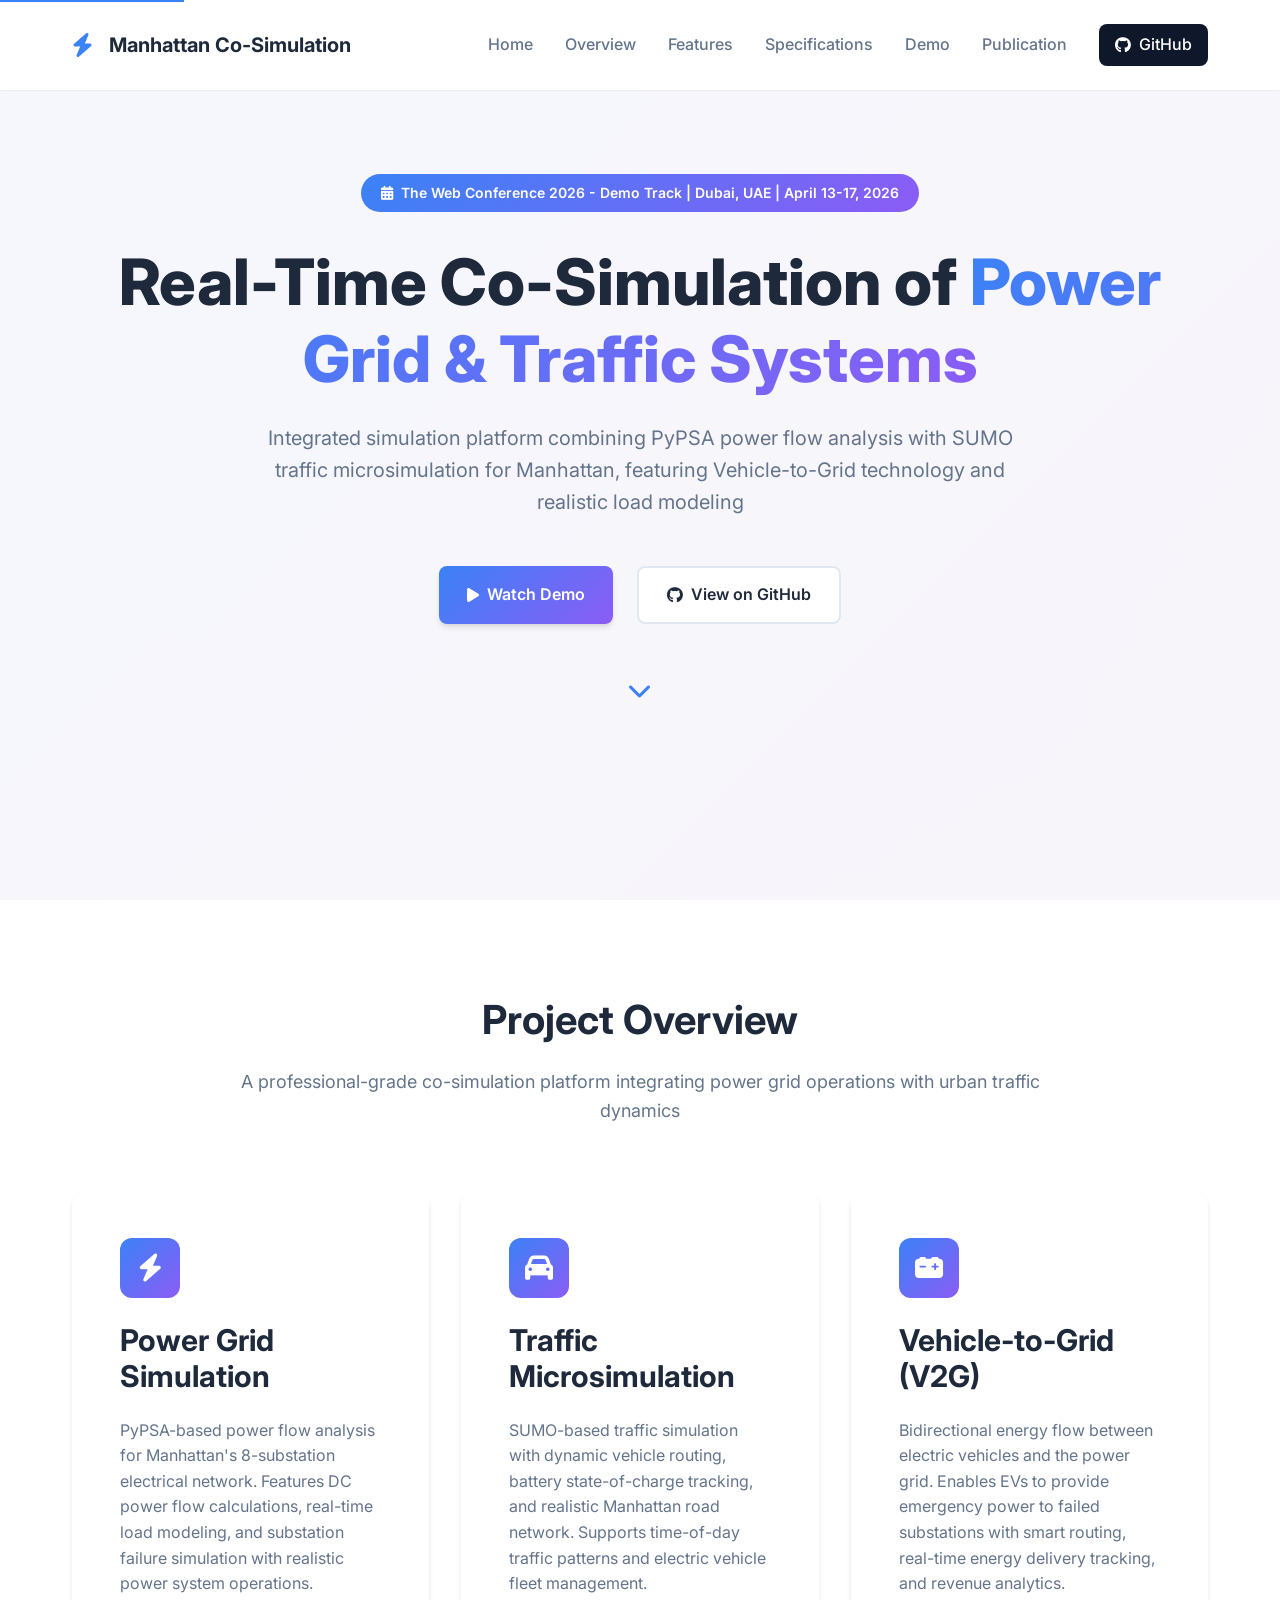
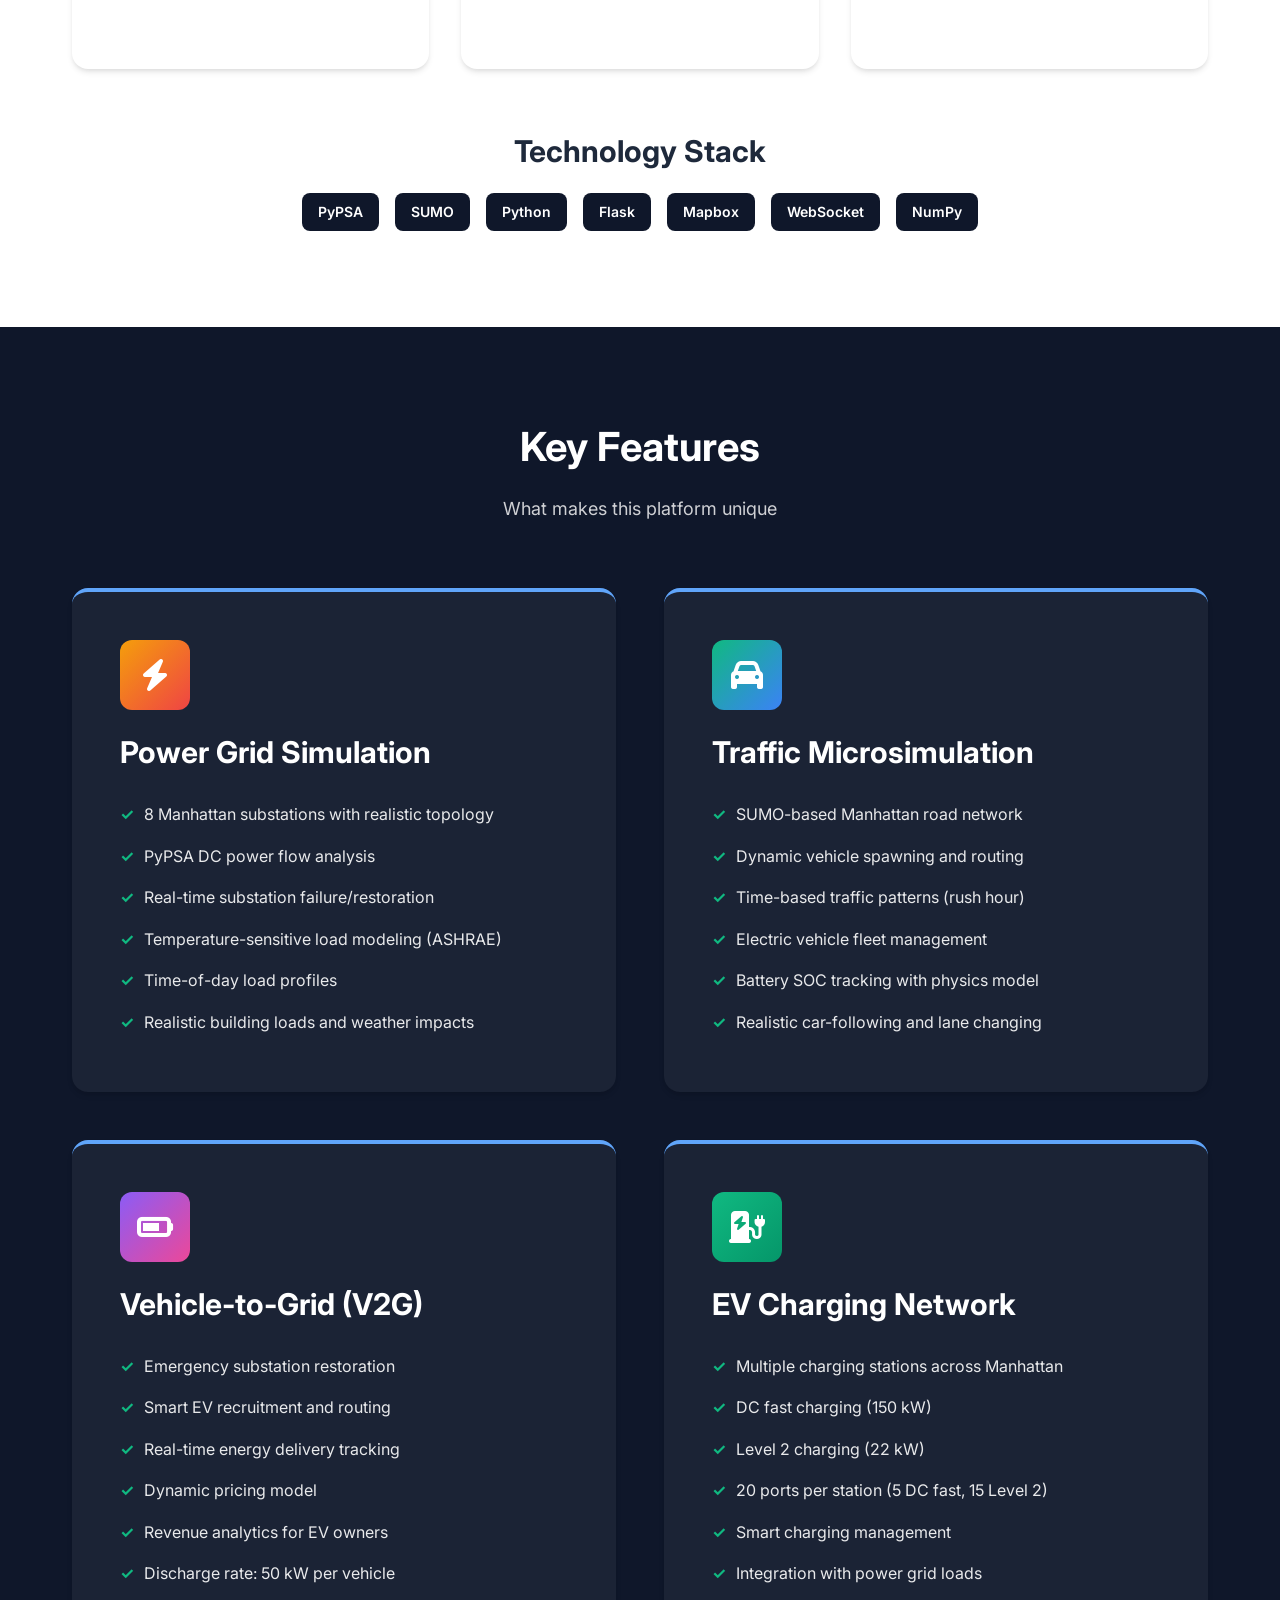
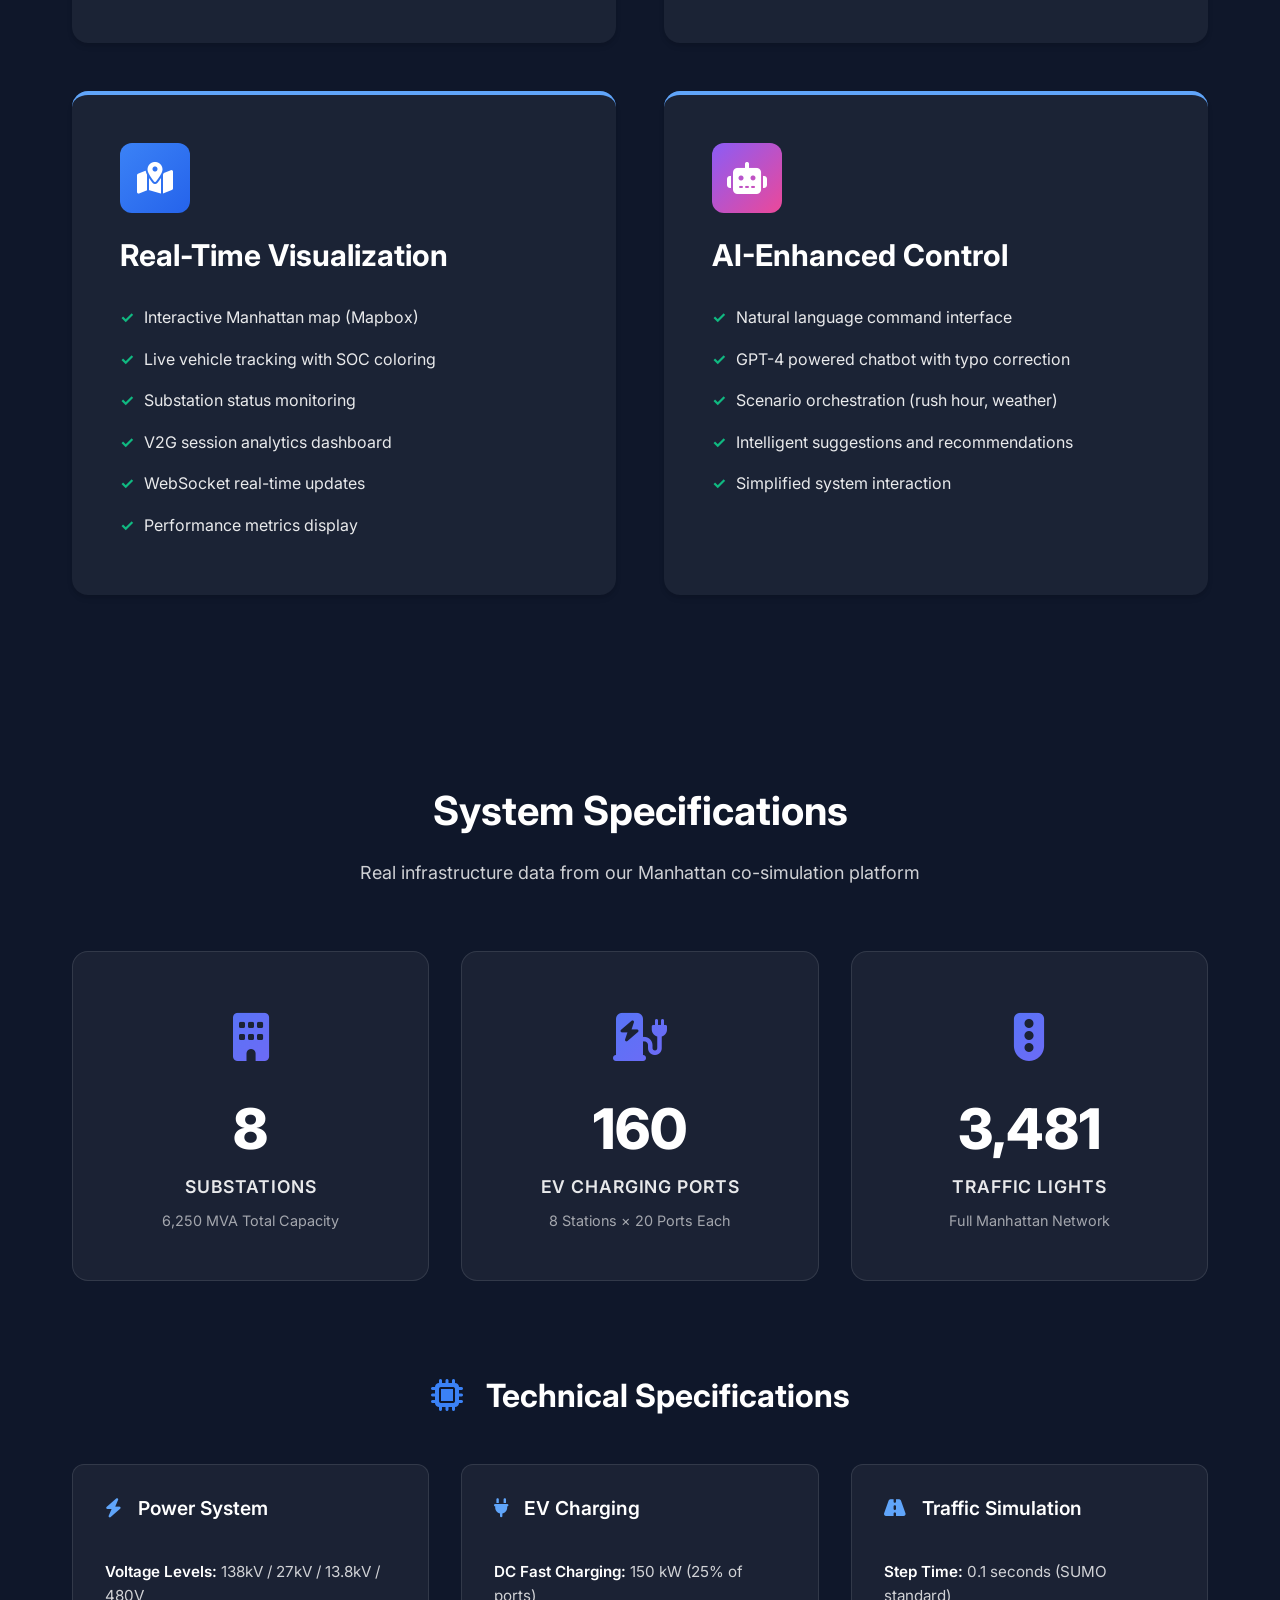
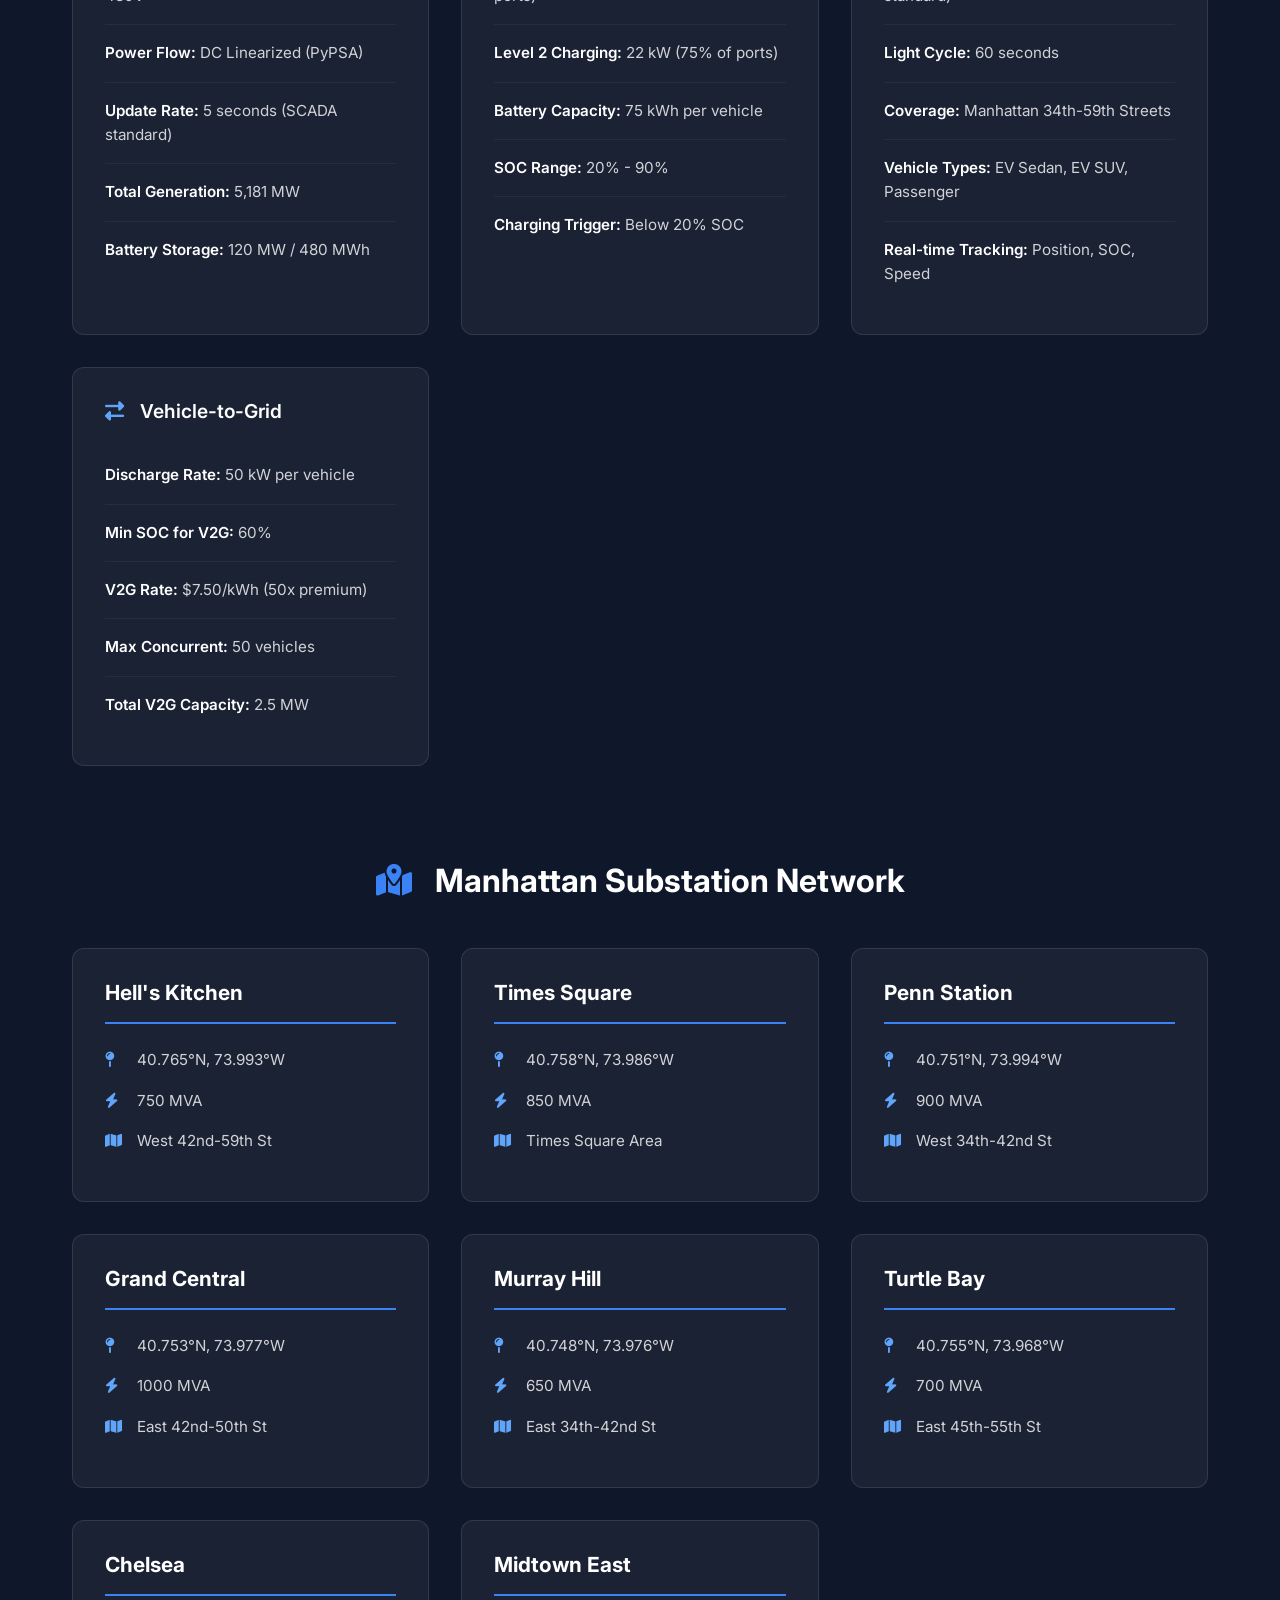
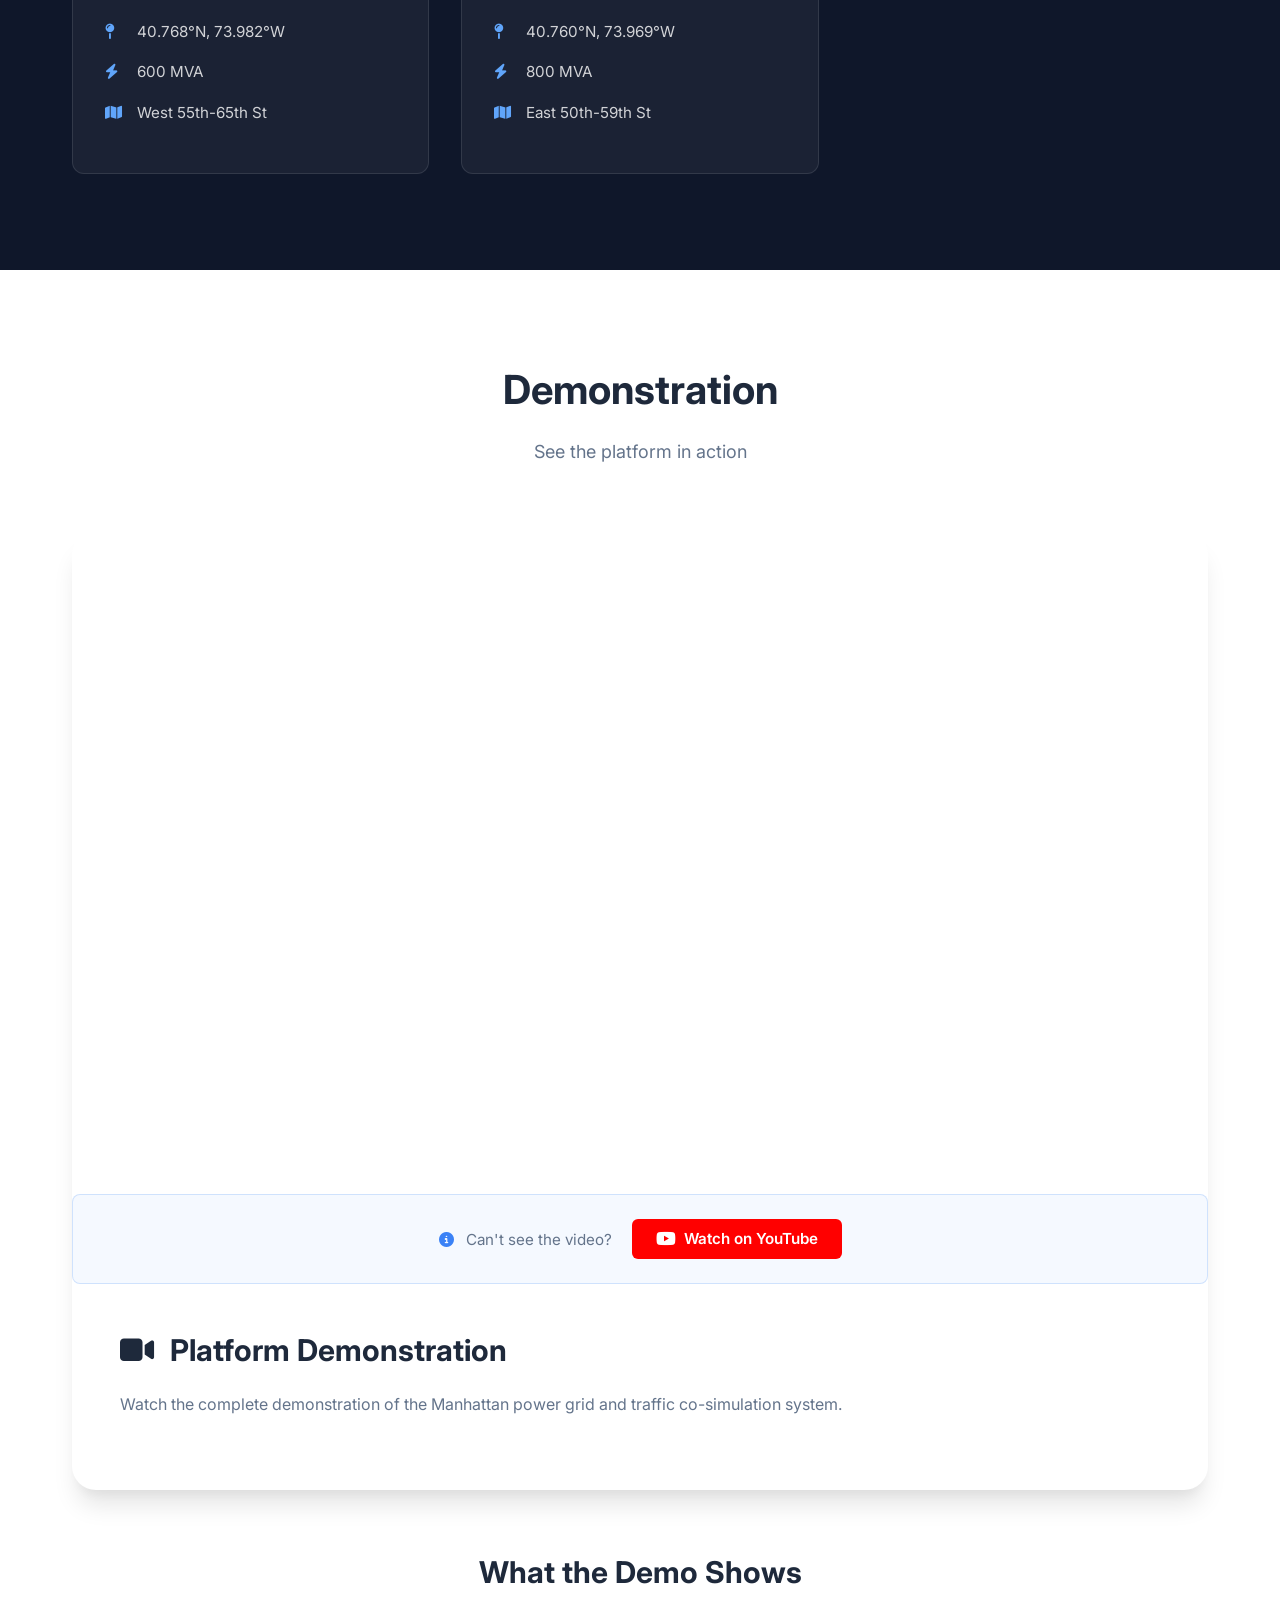
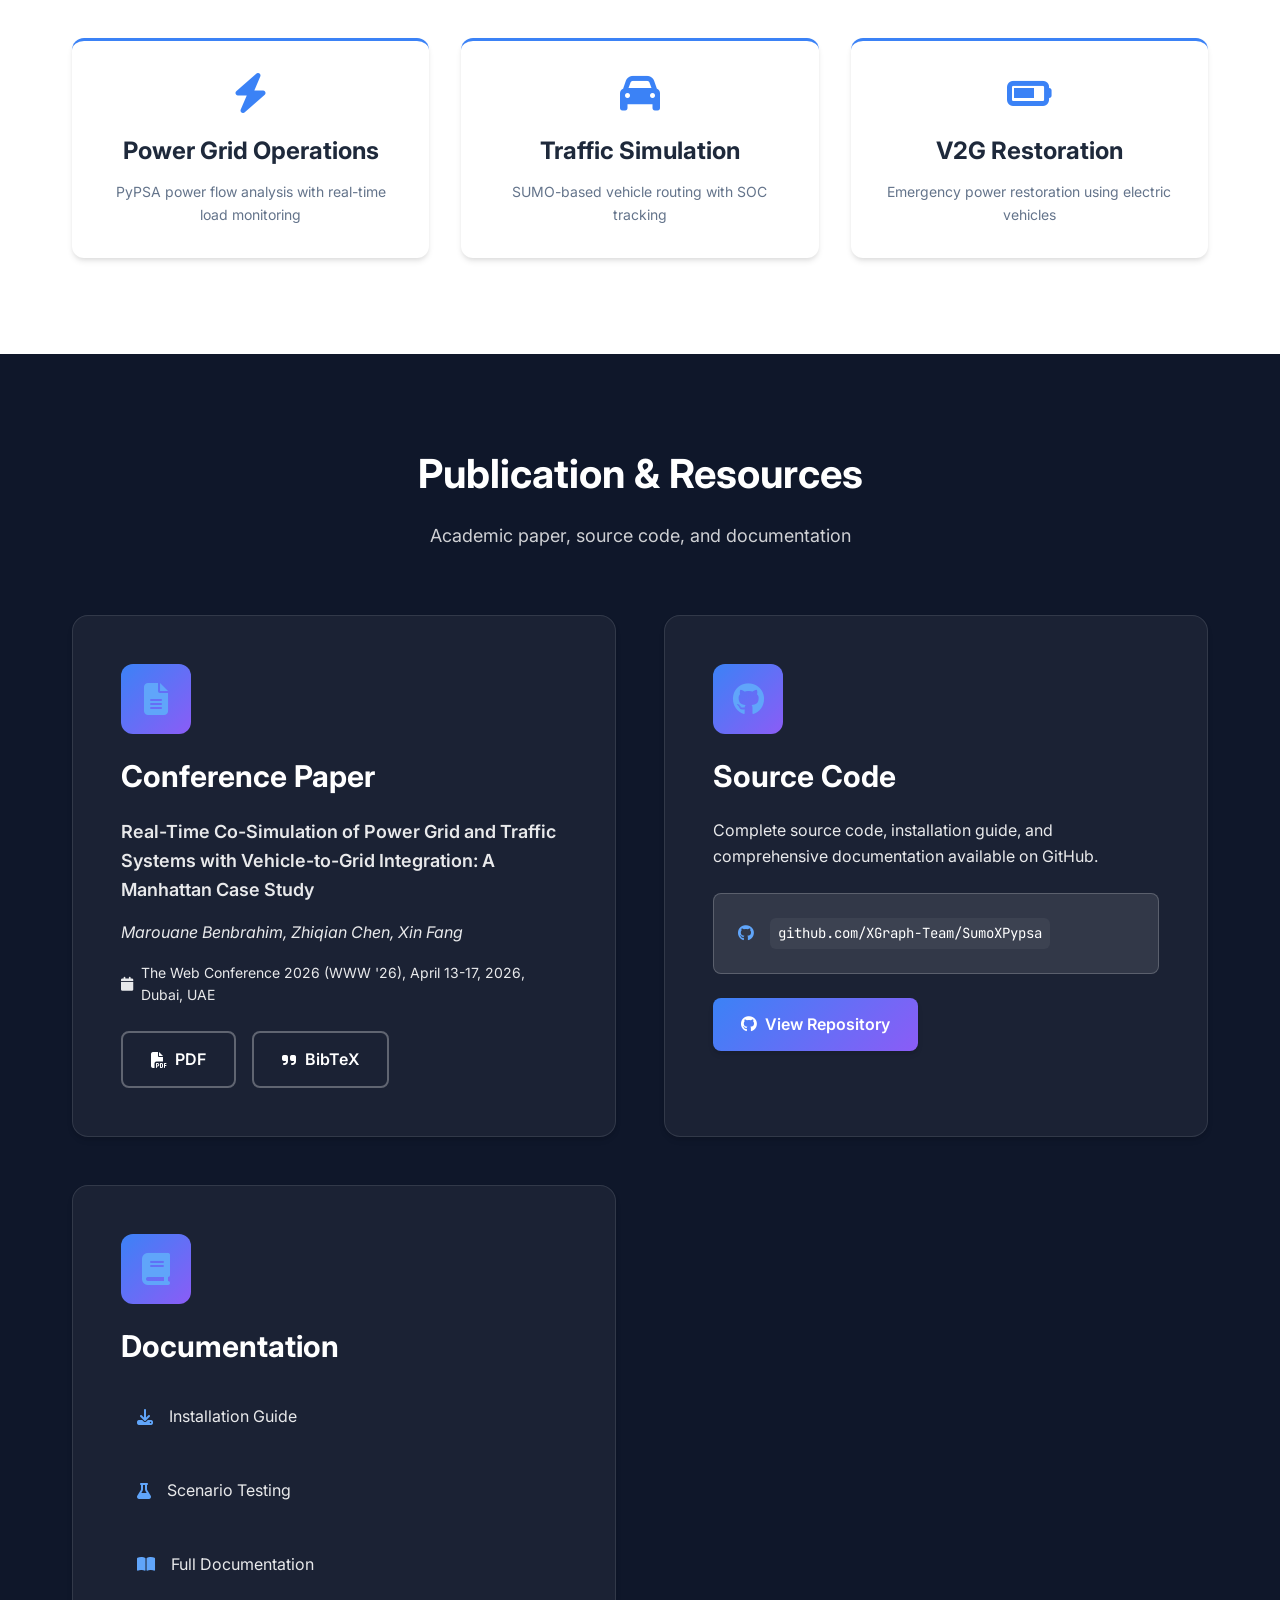
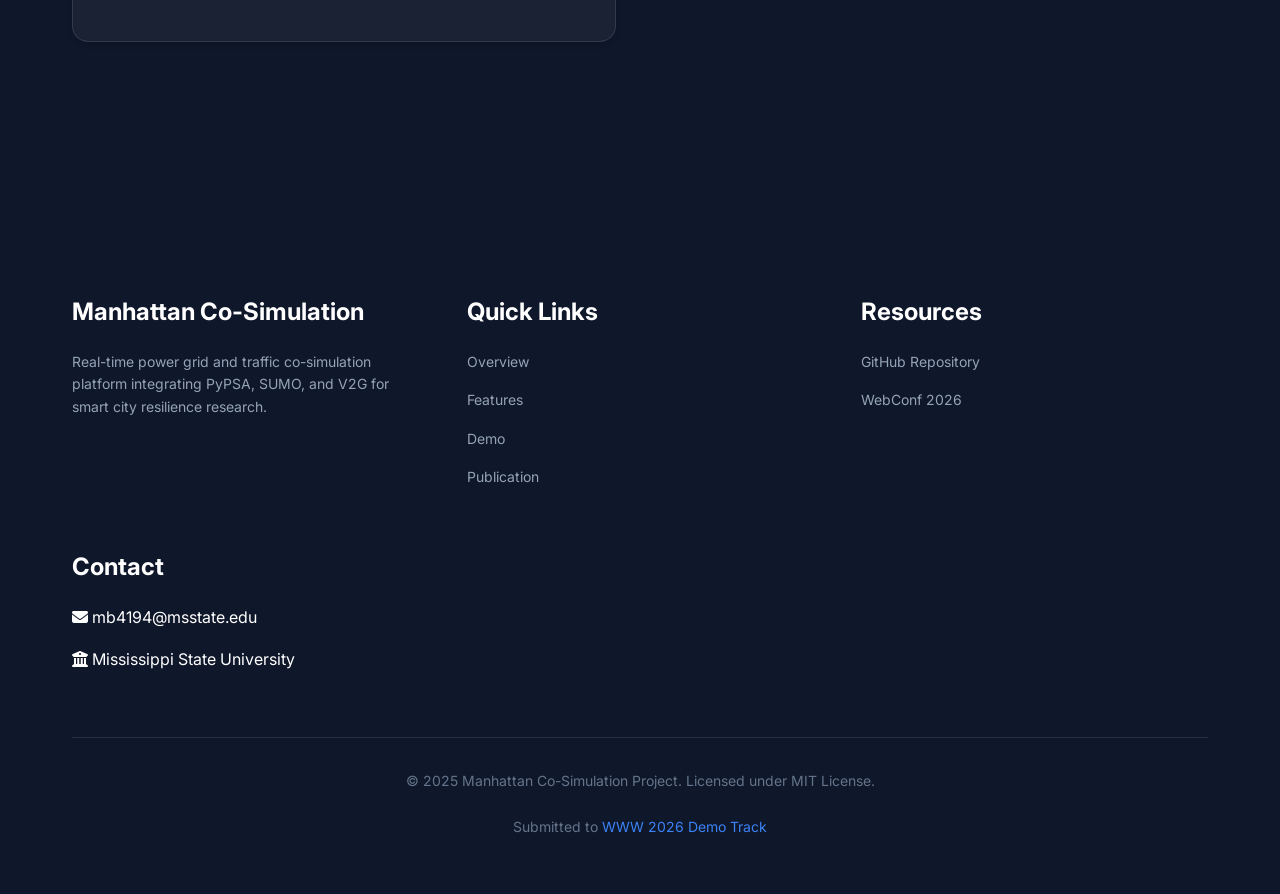
==== commit 2628840a: "Update index.html" ====
--- a/website/index.html
+++ b/website/index.html
@@ -542,10 +542,6 @@
                             <i class="fas fa-download"></i>
                             Installation Guide
                         </a>
-                        <a href="https://github.com/XGraph-Team/SumoXPypsa/tree/main/docs/LLM_SCENARIO_CONTROL_GUIDE.md" target="_blank" class="doc-link">
-                            <i class="fas fa-robot"></i>
-                            LLM Control Guide
-                        </a>
                         <a href="https://github.com/XGraph-Team/SumoXPypsa/tree/main/docs/SCENARIO_TESTING_GUIDE.md" target="_blank" class="doc-link">
                             <i class="fas fa-flask"></i>
                             Scenario Testing
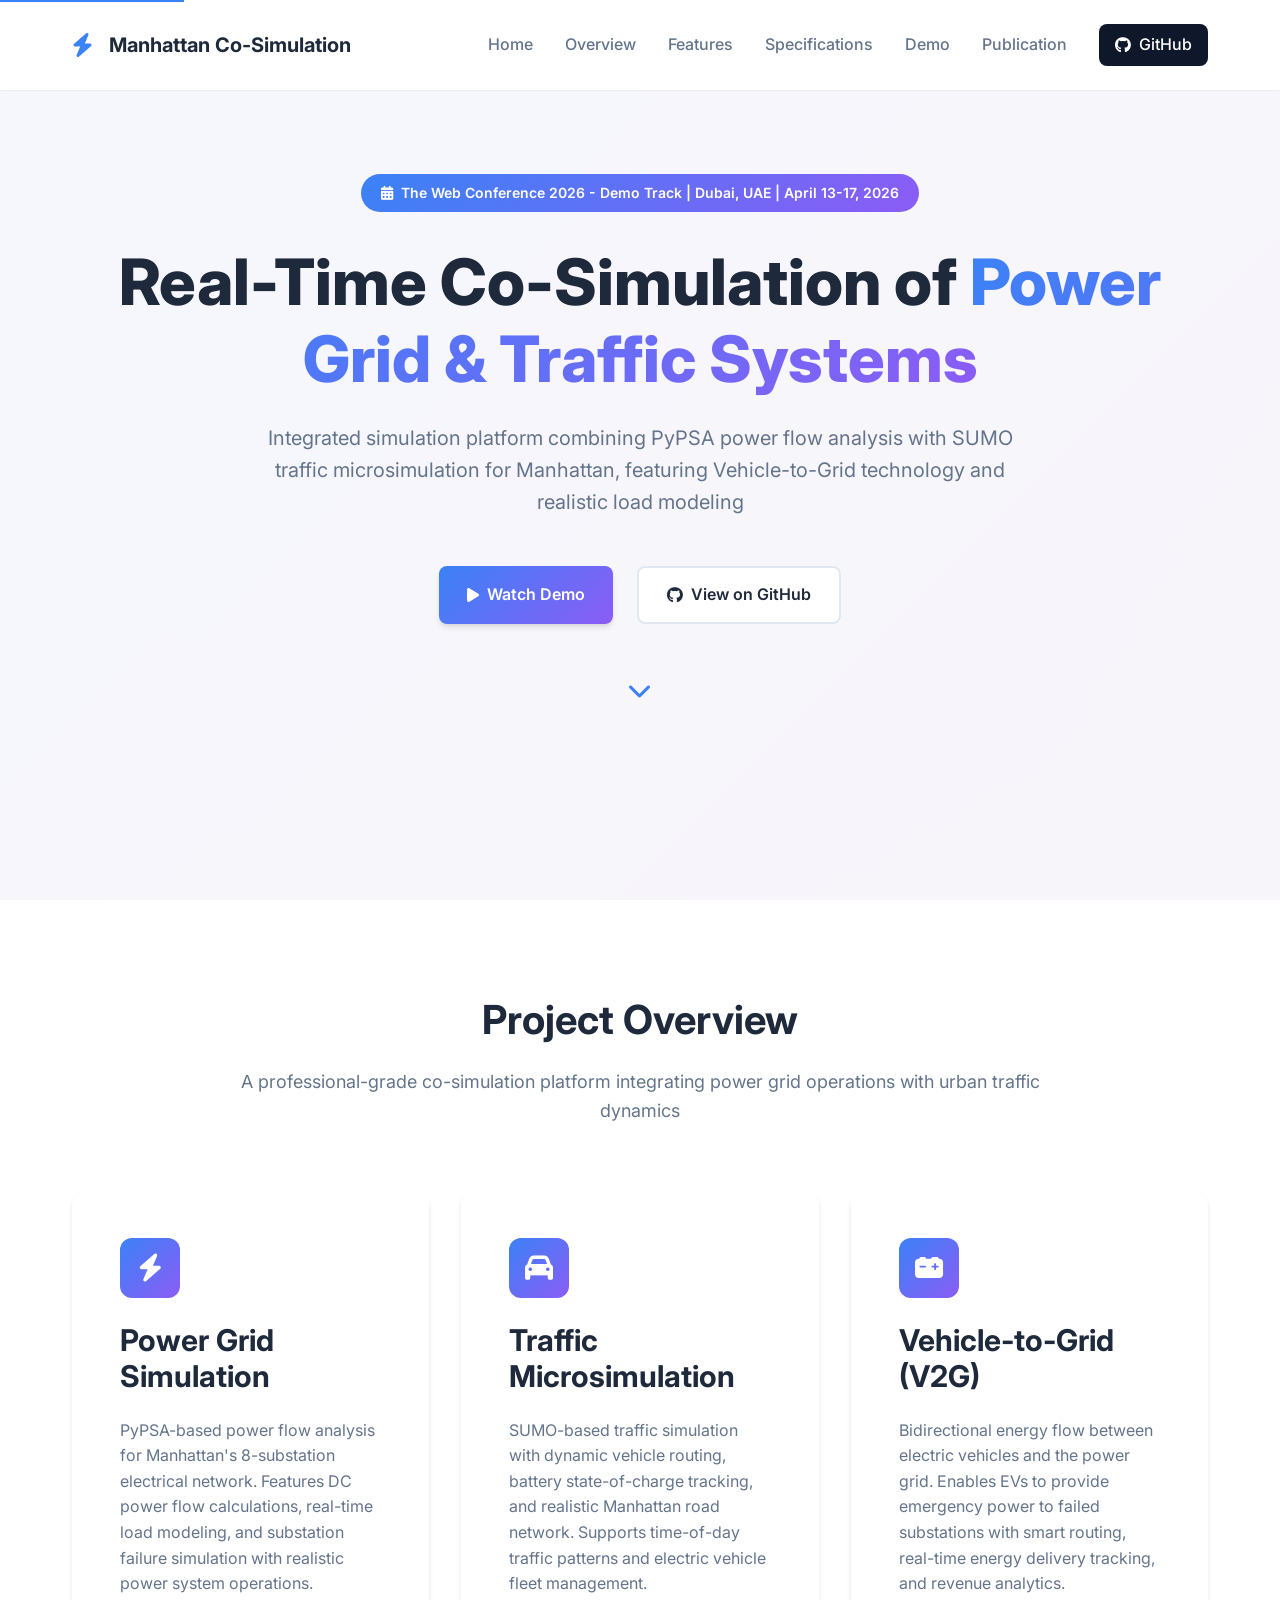
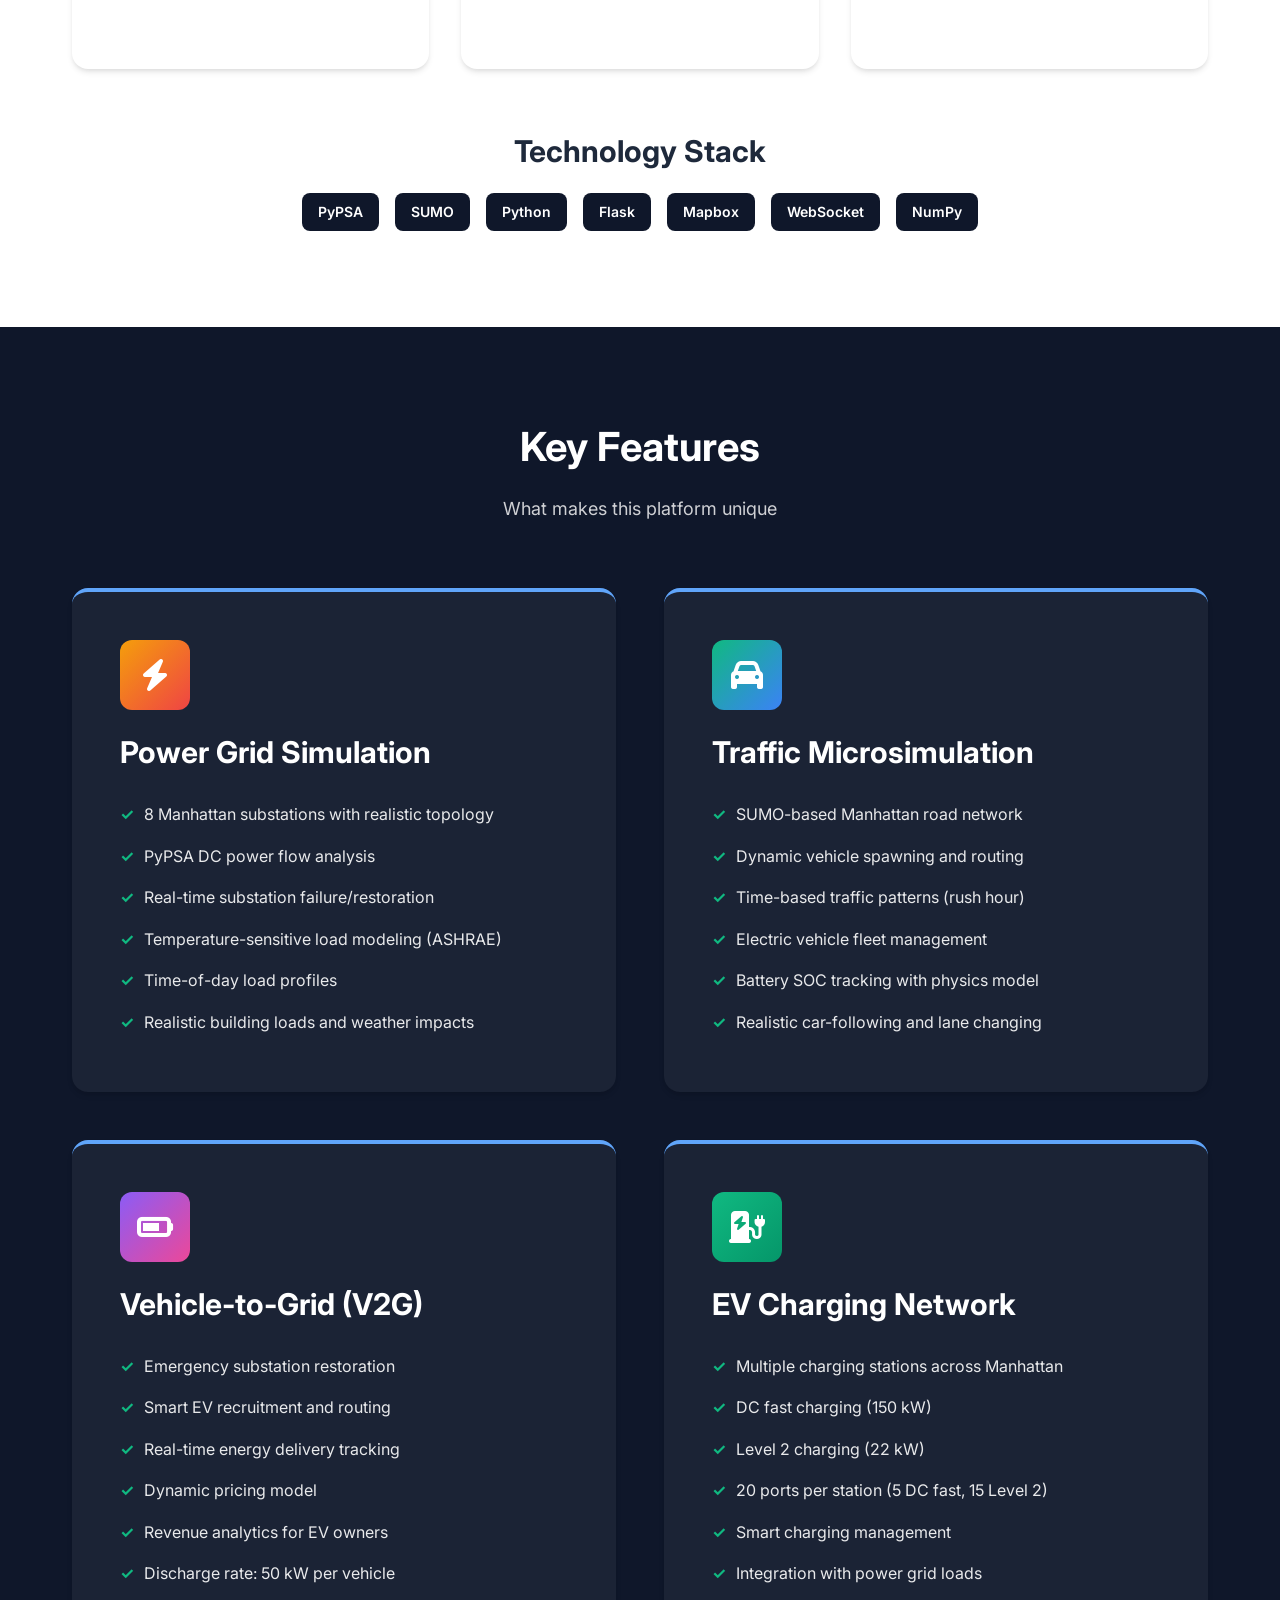
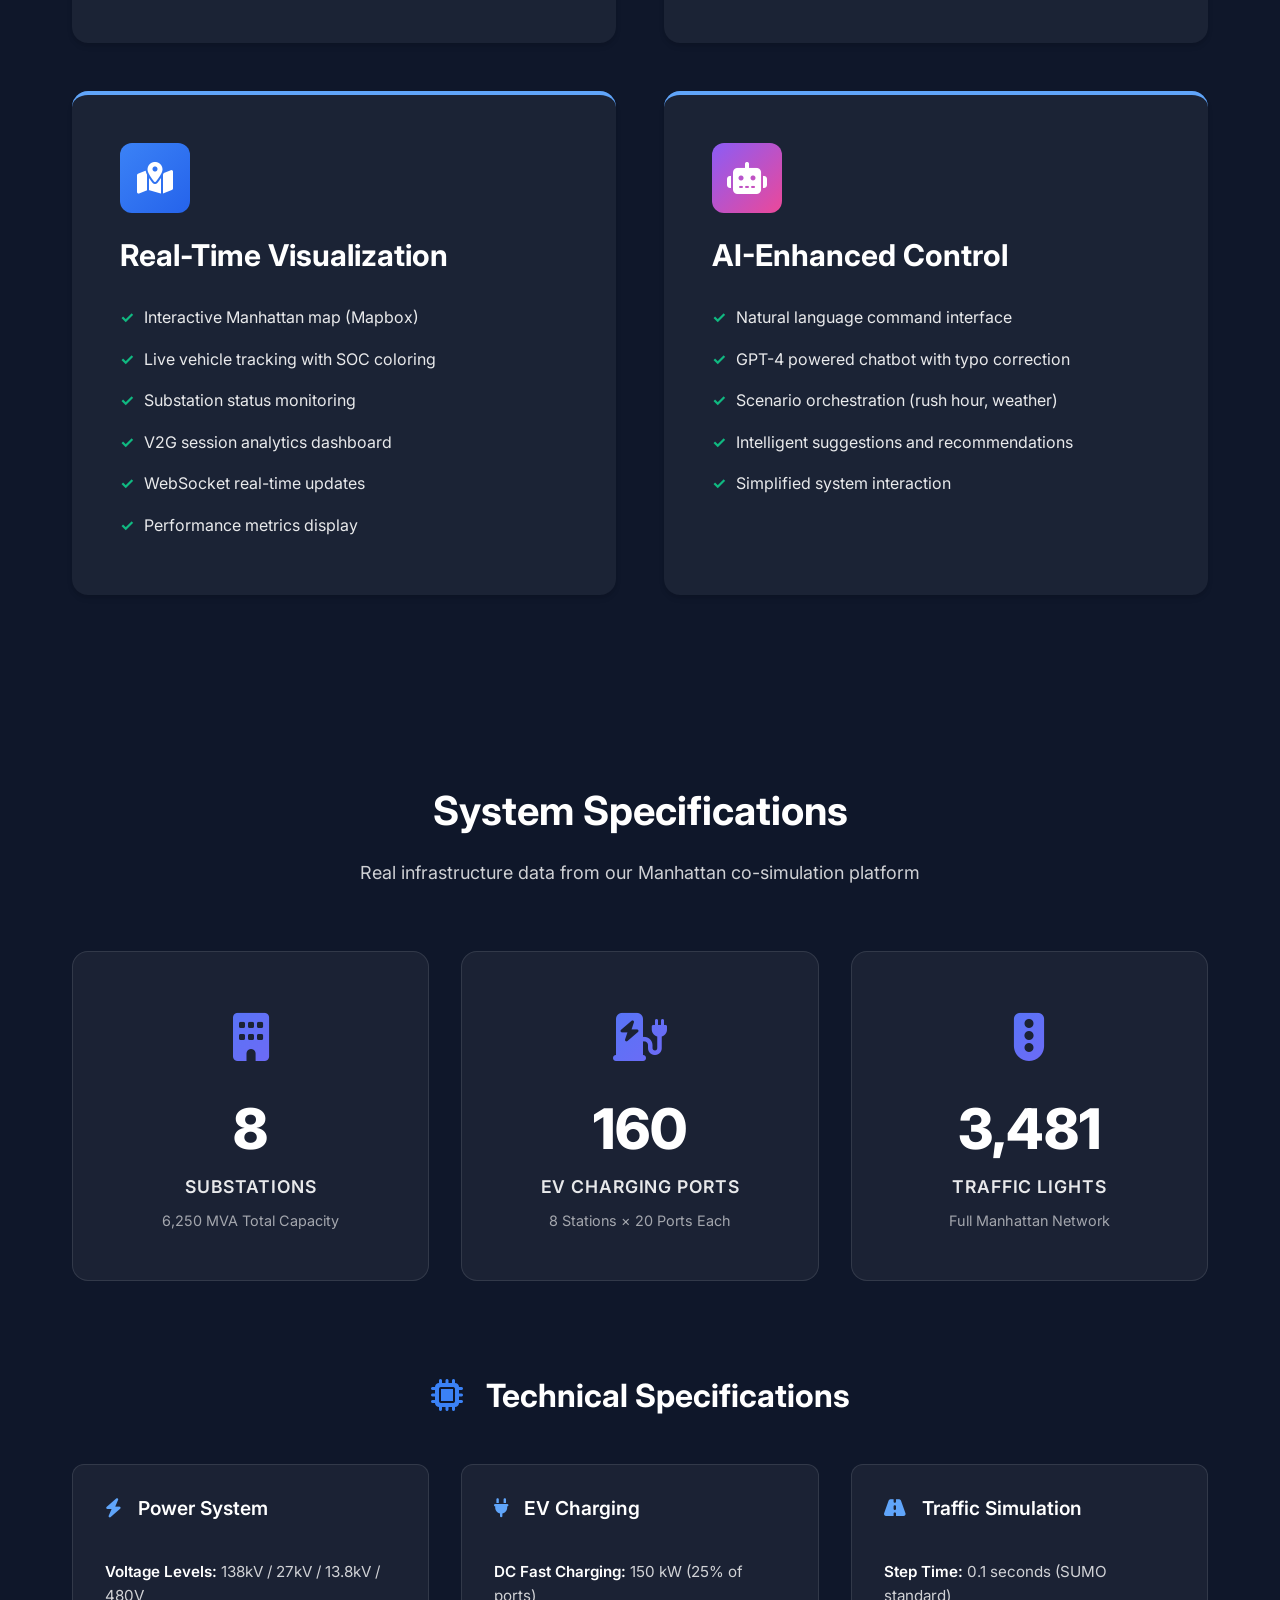
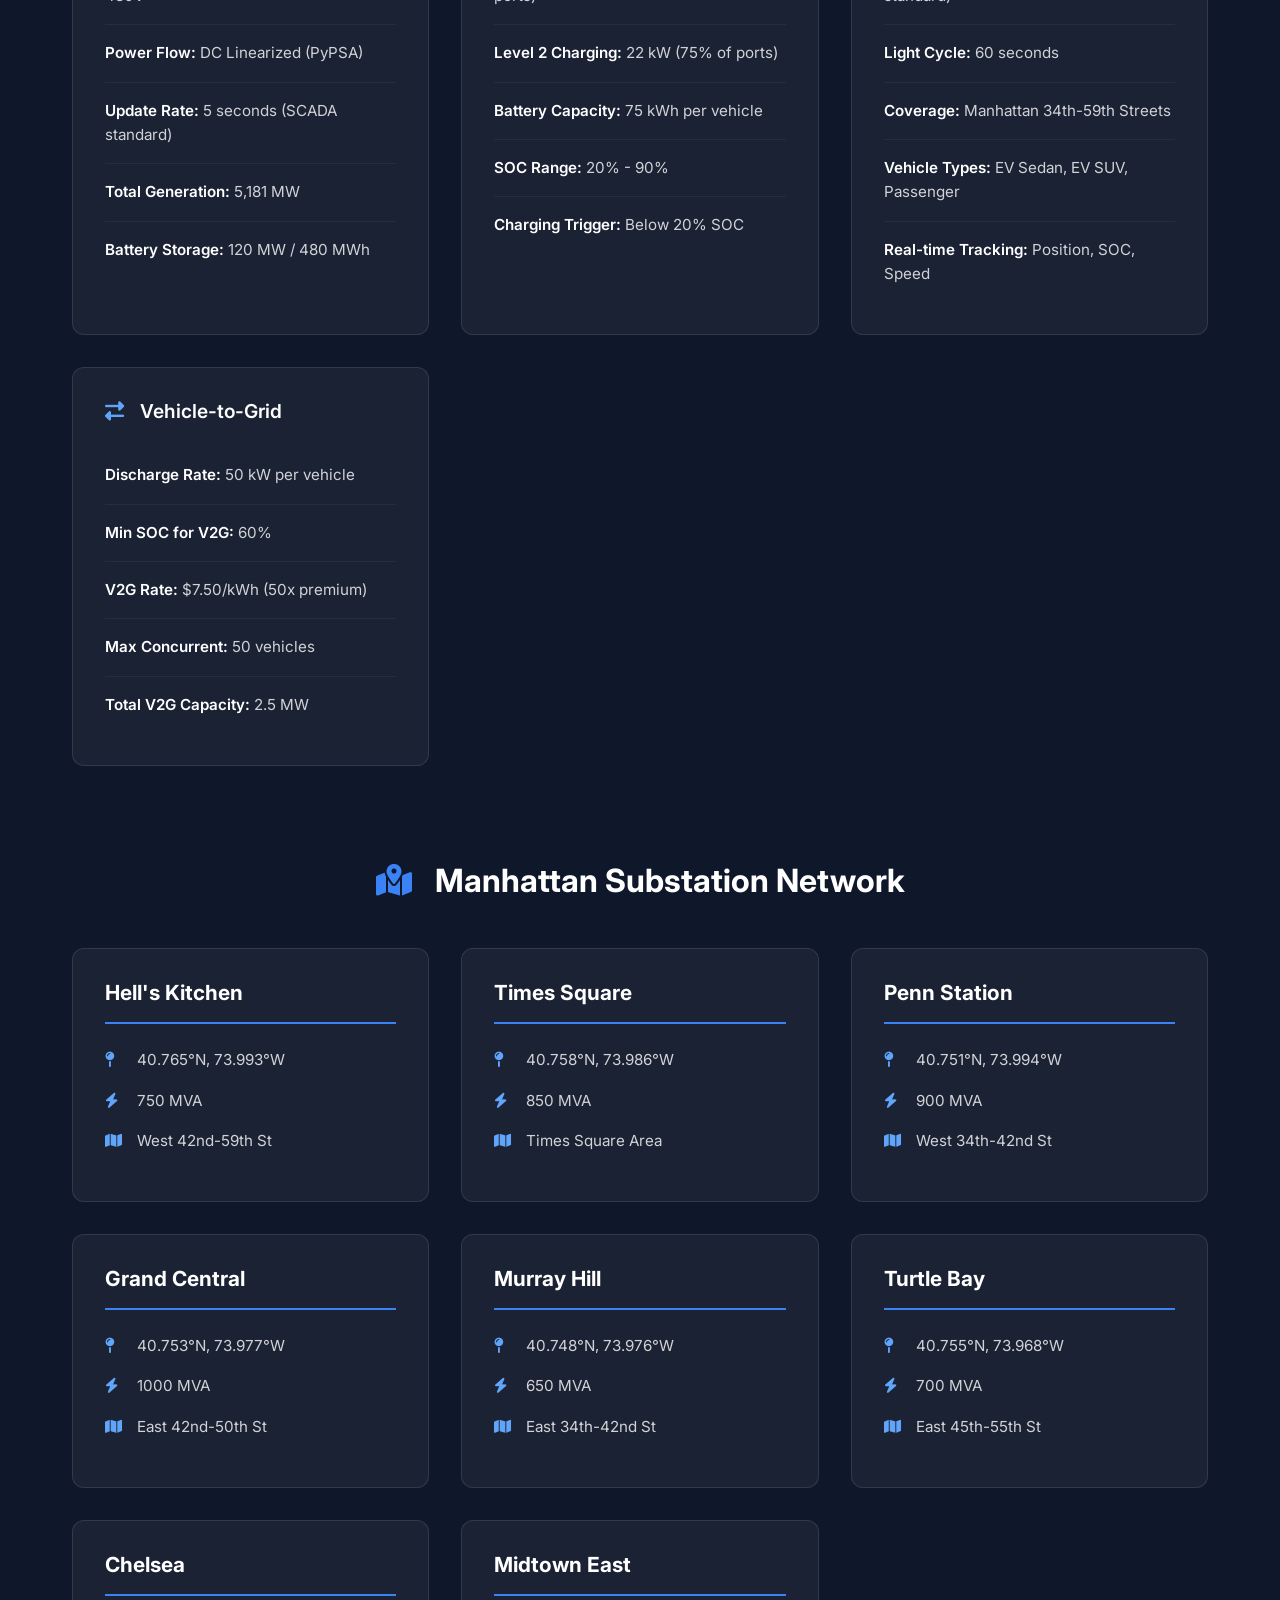
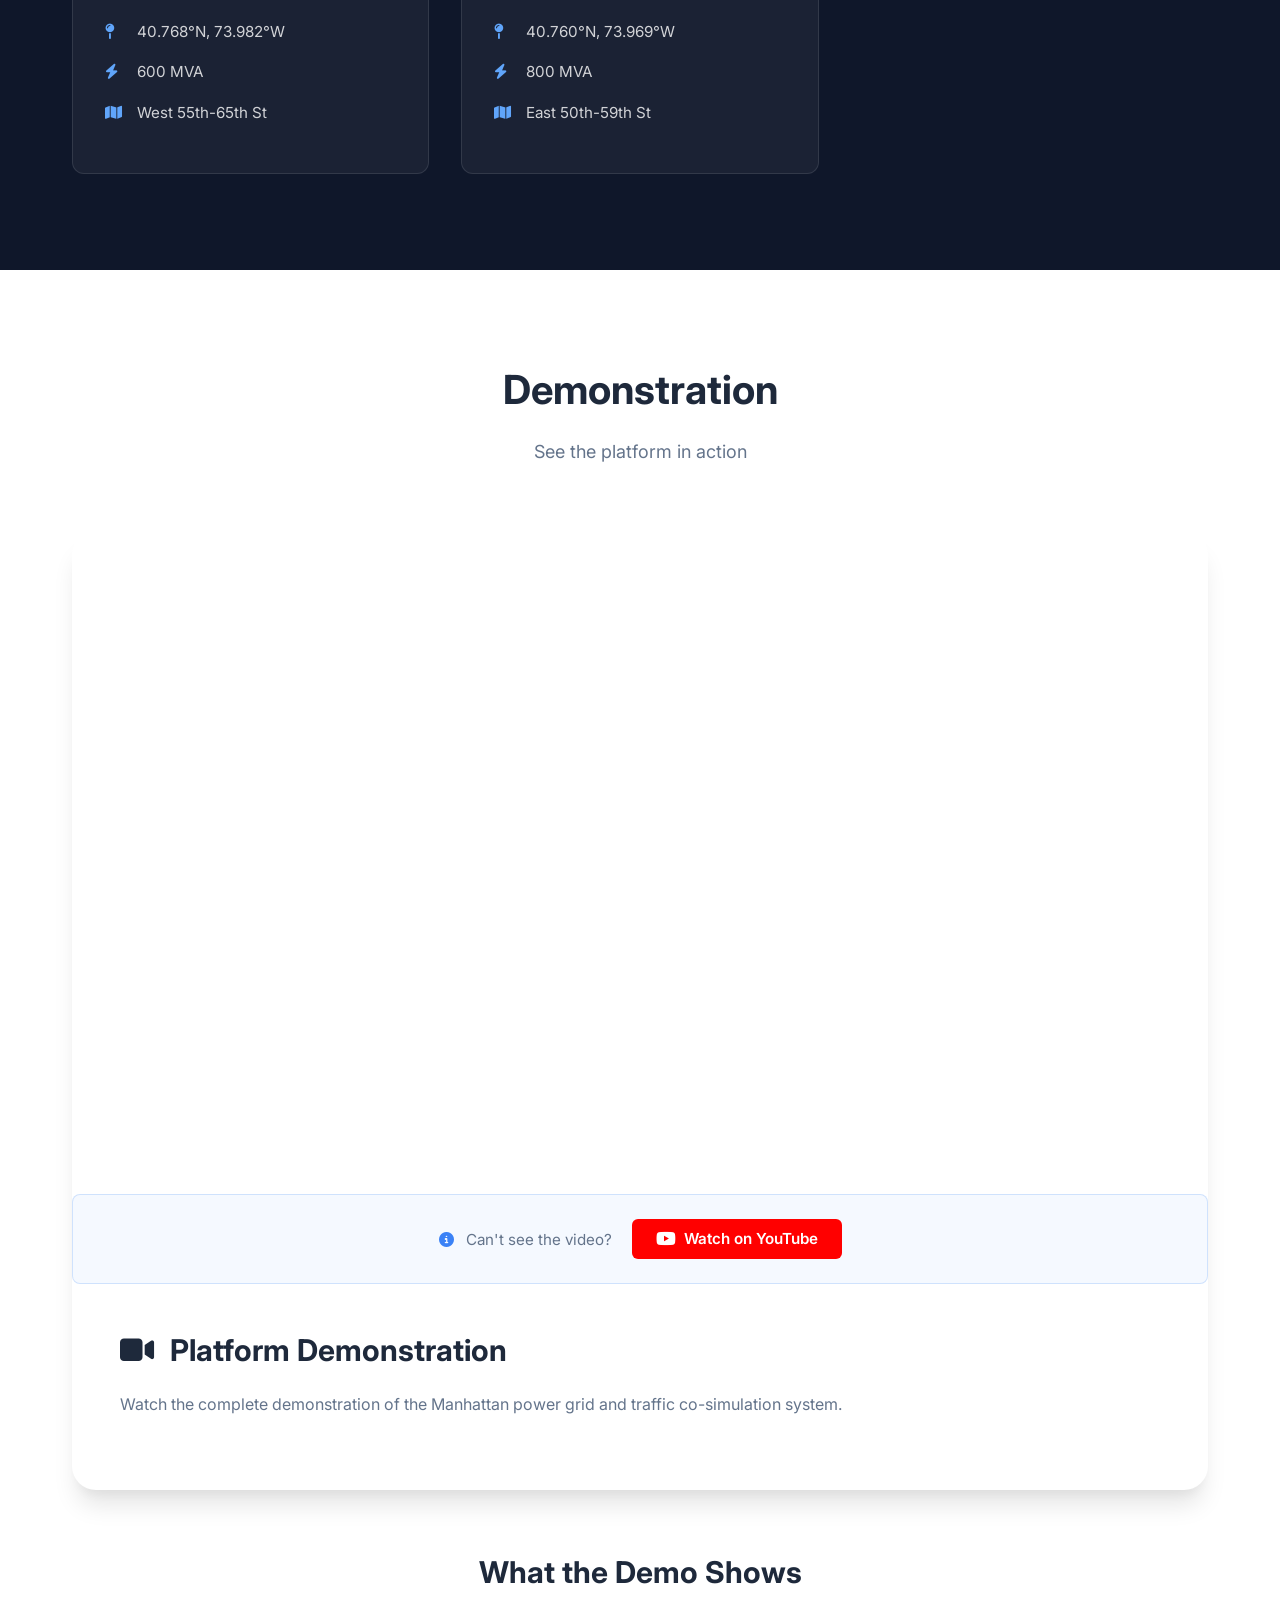
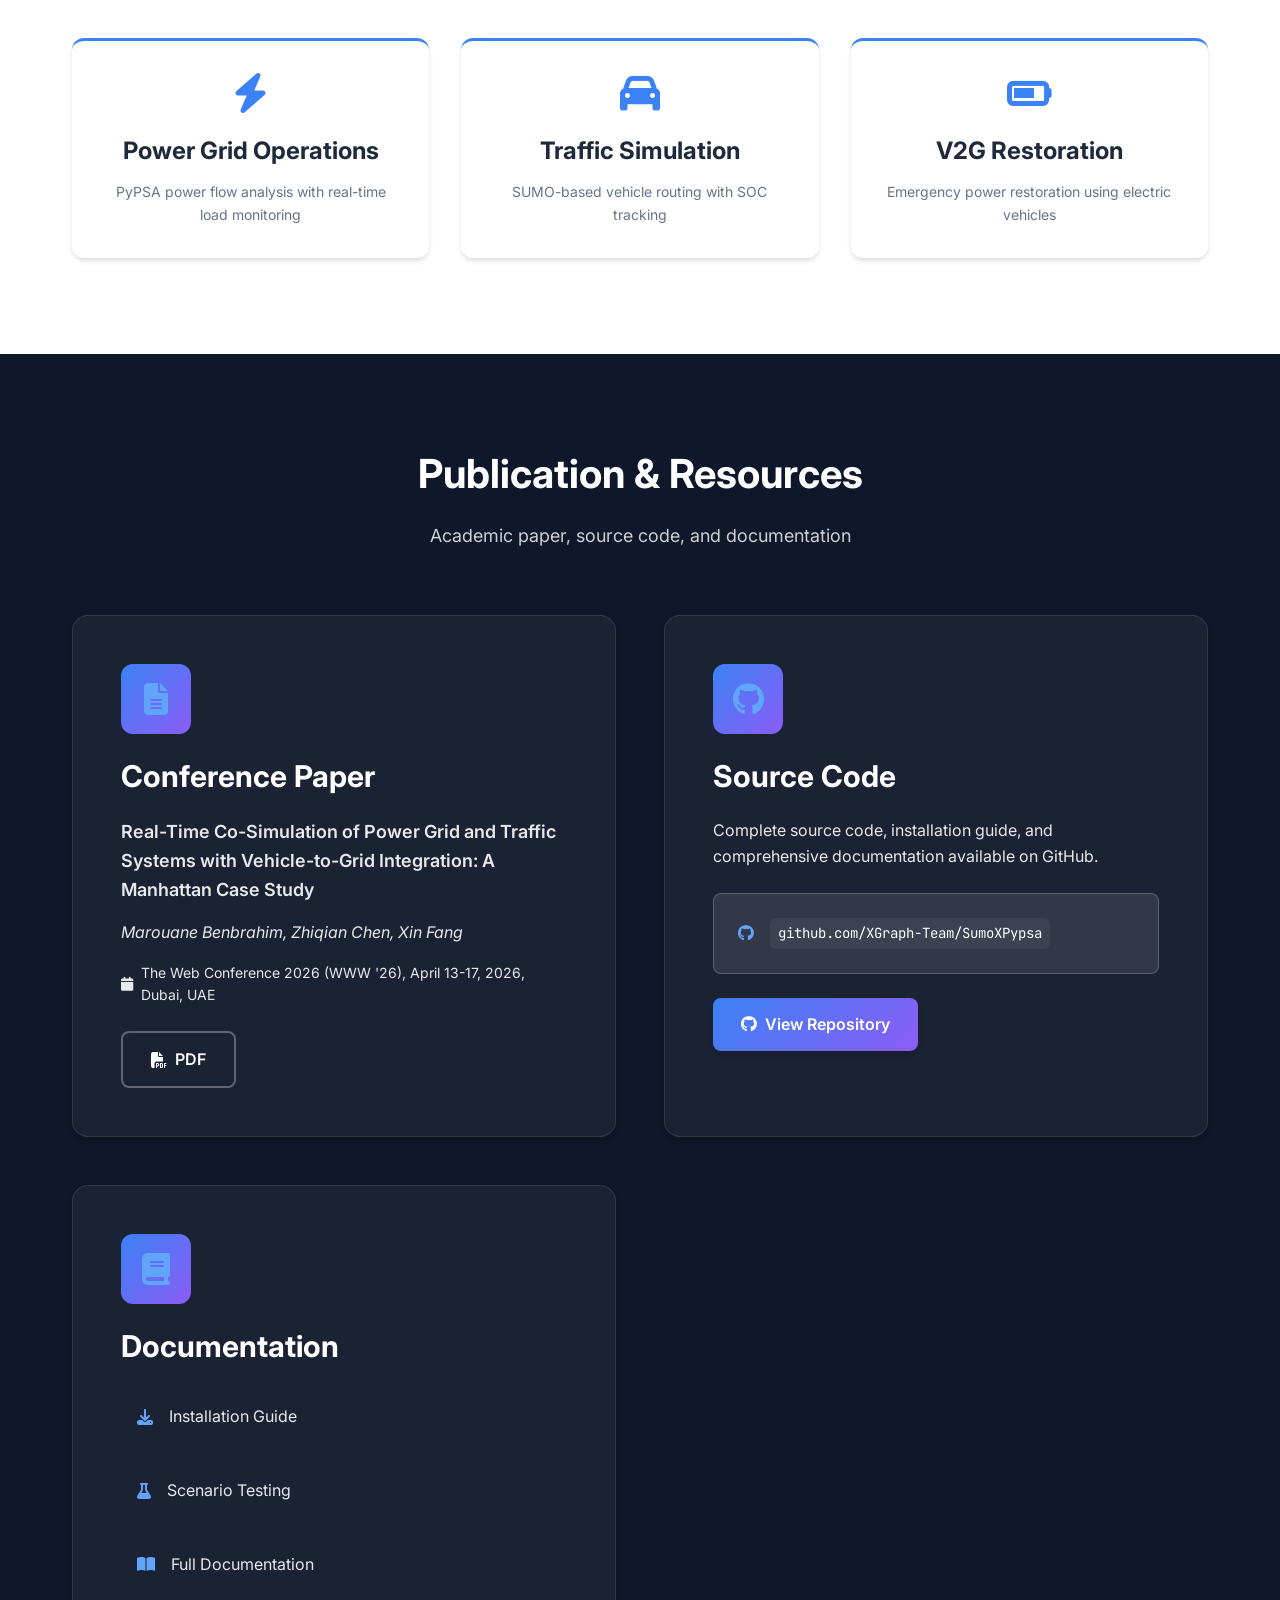
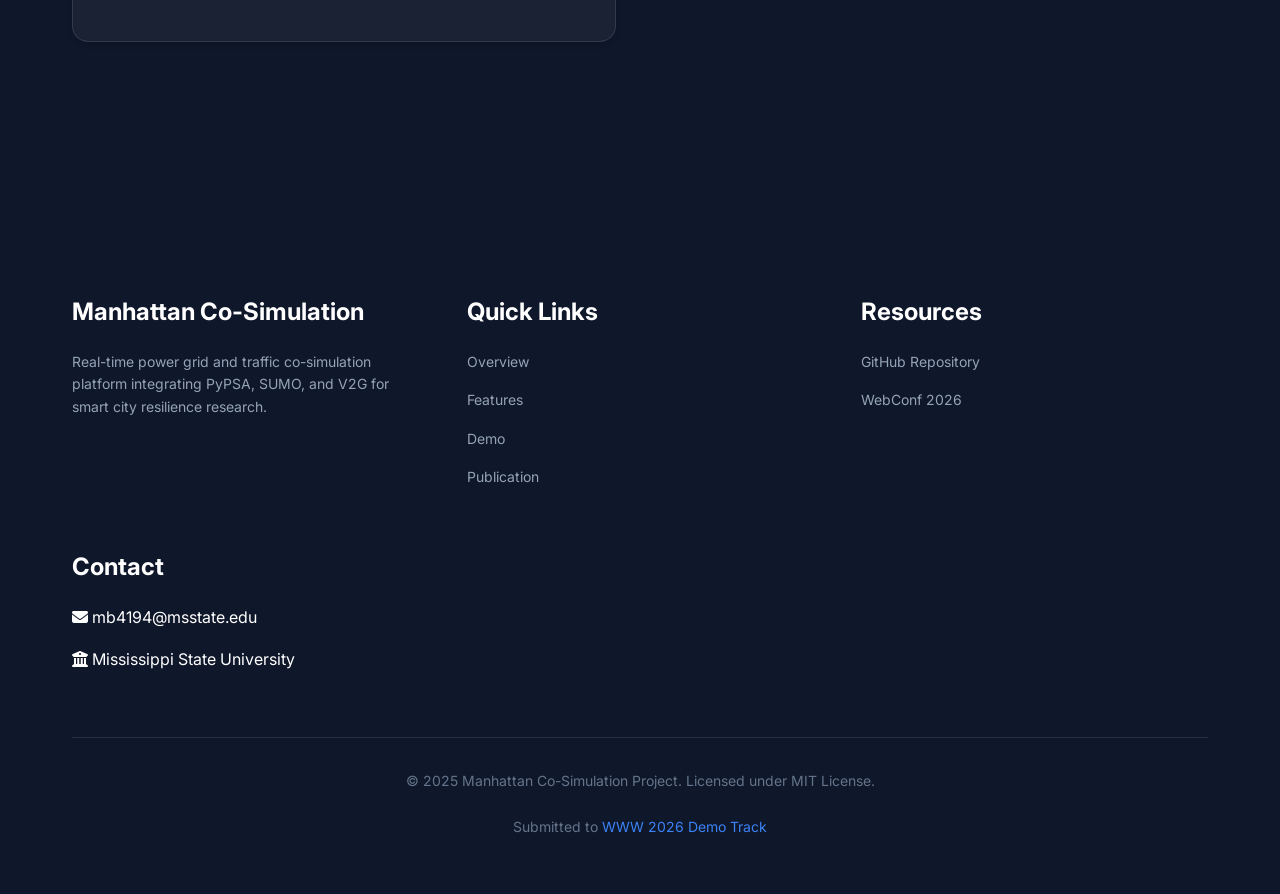
==== commit f95a1ec6: "Update index.html" ====
--- a/website/index.html
+++ b/website/index.html
@@ -503,10 +503,7 @@
                             <i class="fas fa-file-pdf"></i>
                             PDF
                         </a>
-                        <a href="citation.bib" class="btn btn-outline" download>
-                            <i class="fas fa-quote-right"></i>
-                            BibTeX
-                        </a>
+
                     </div>
                 </div>
 
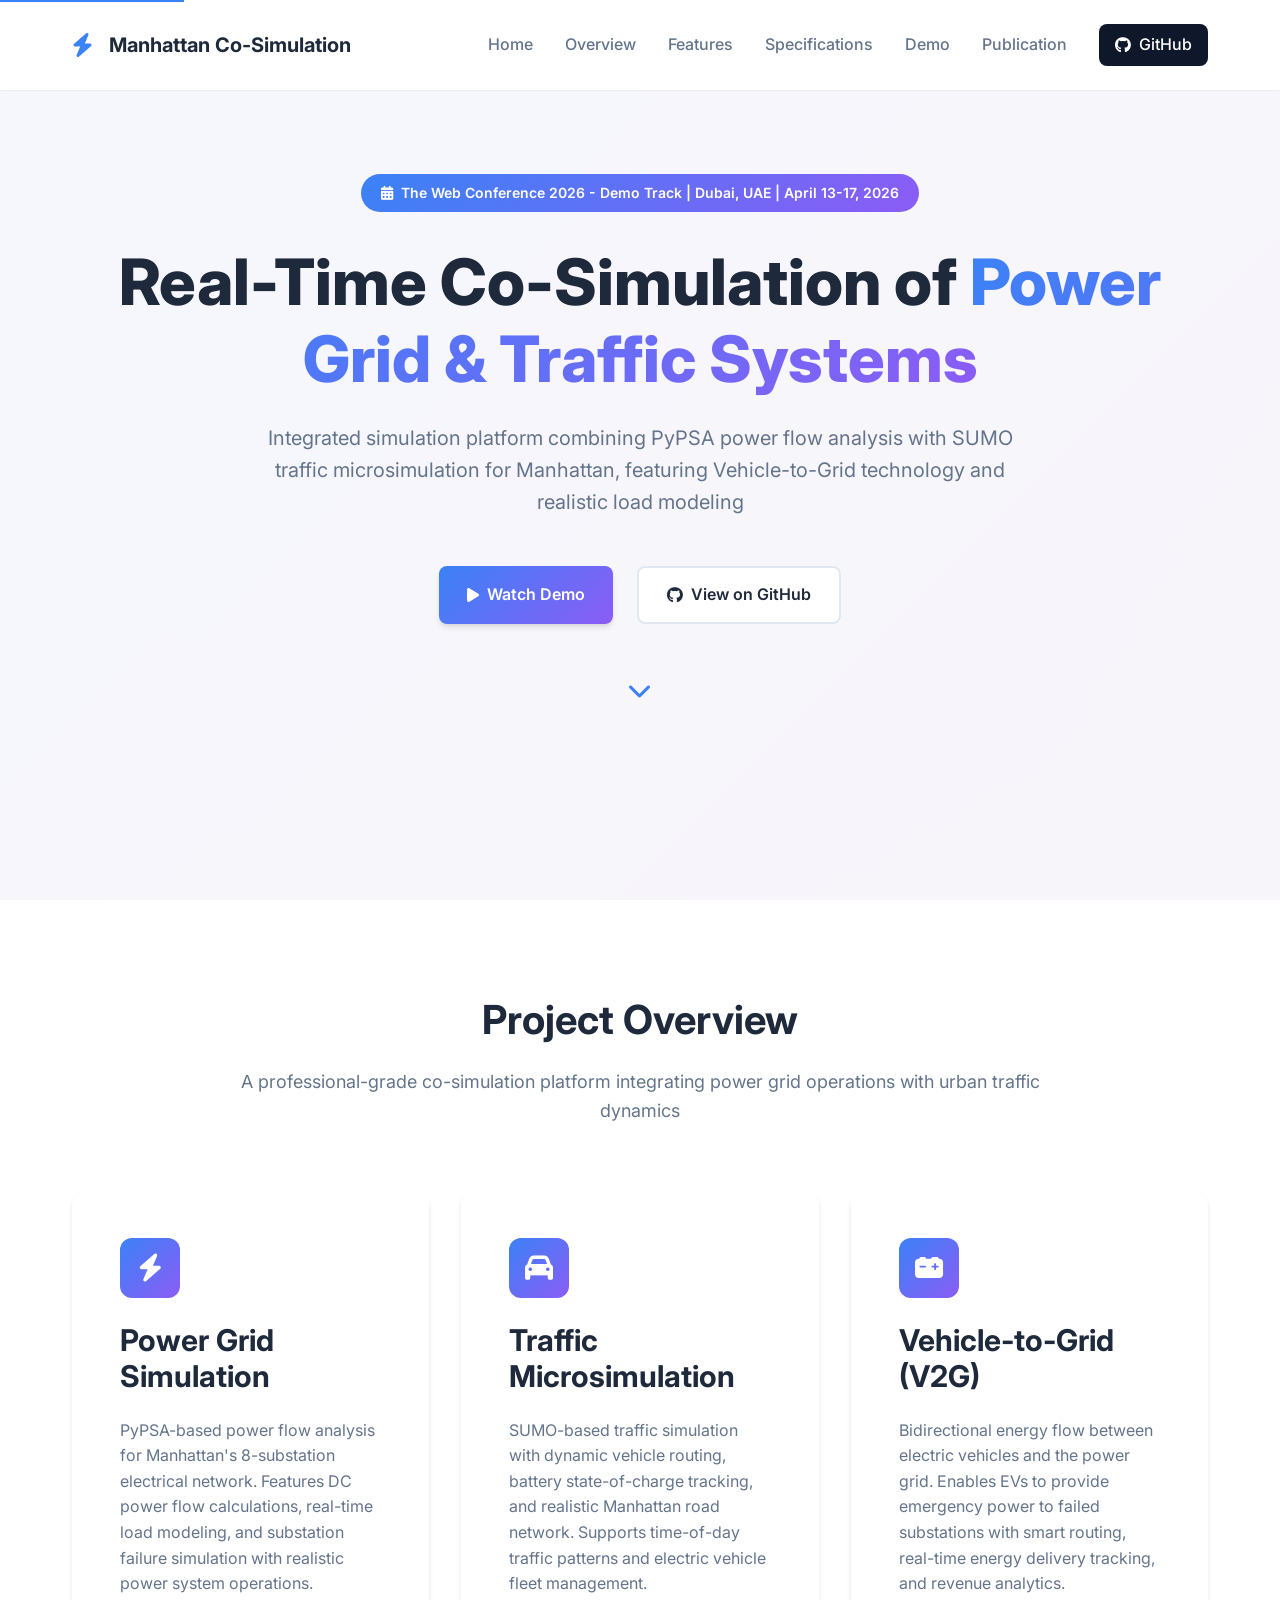
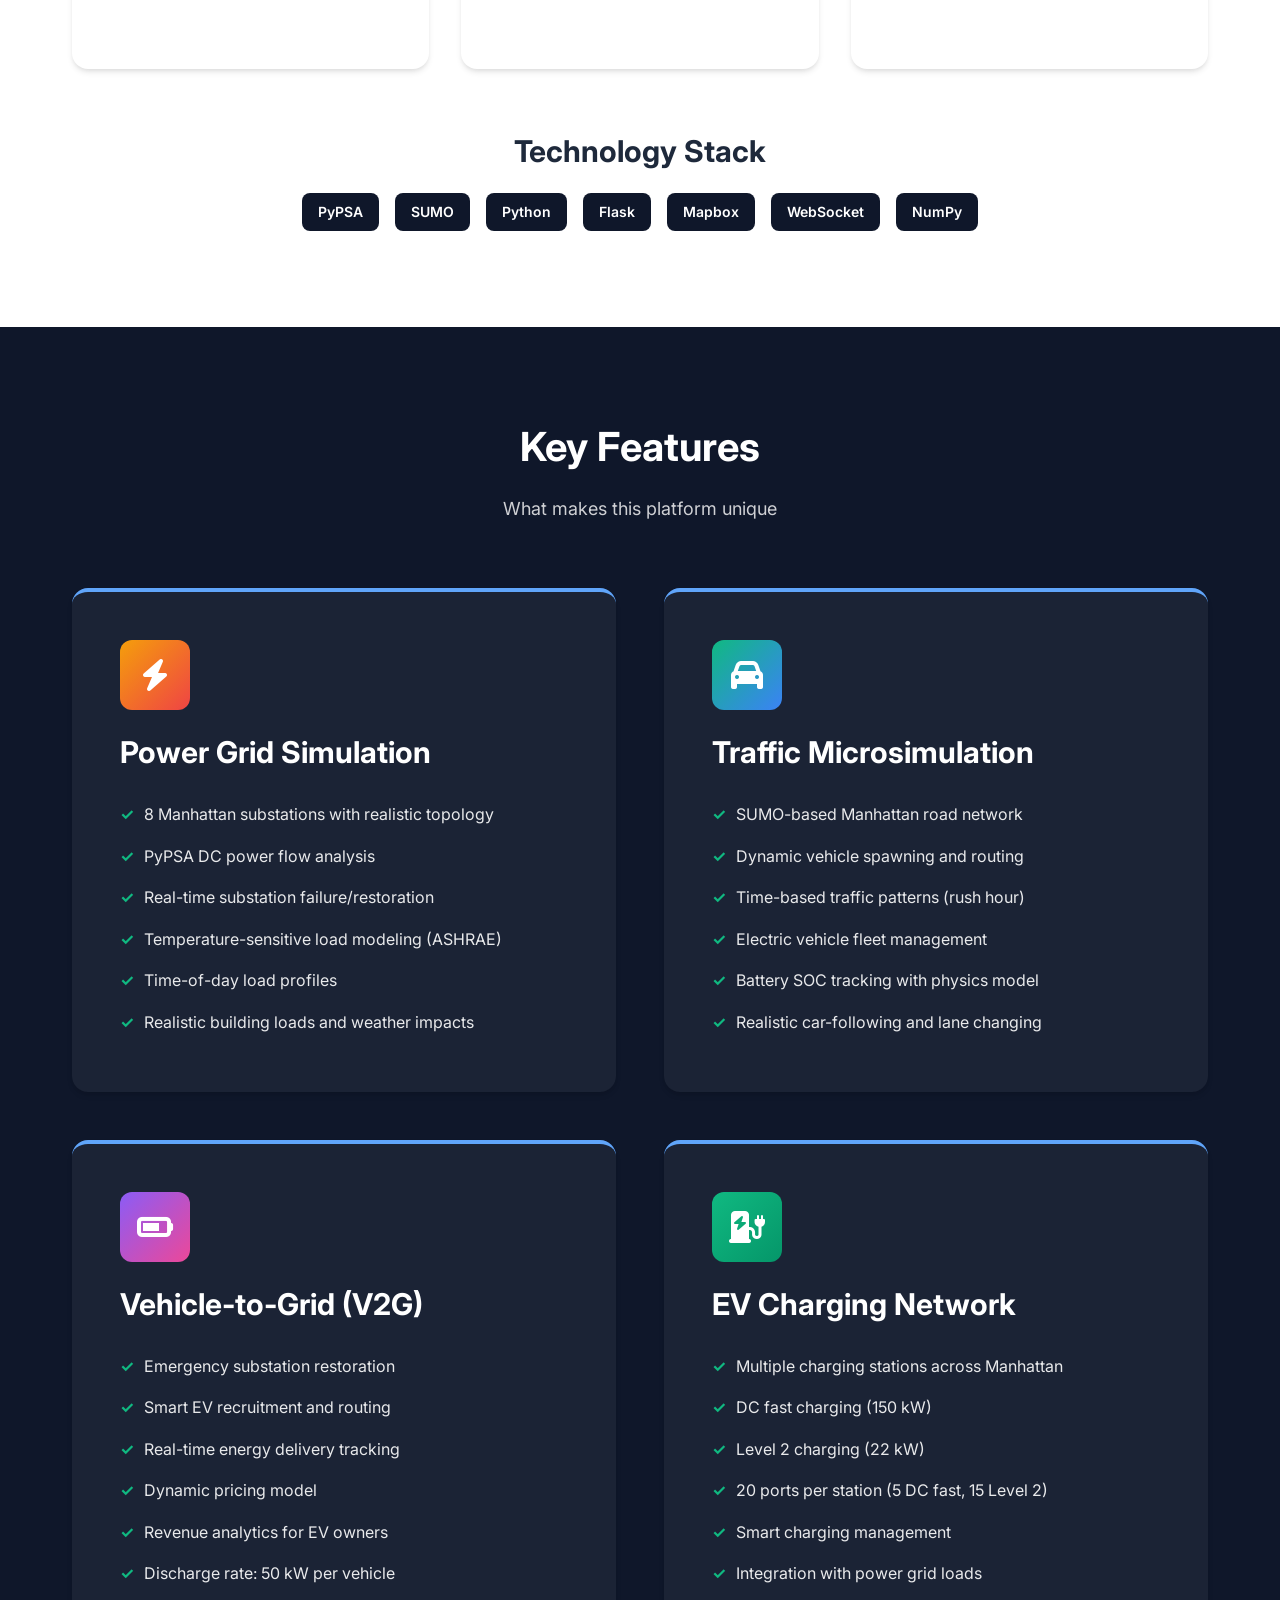
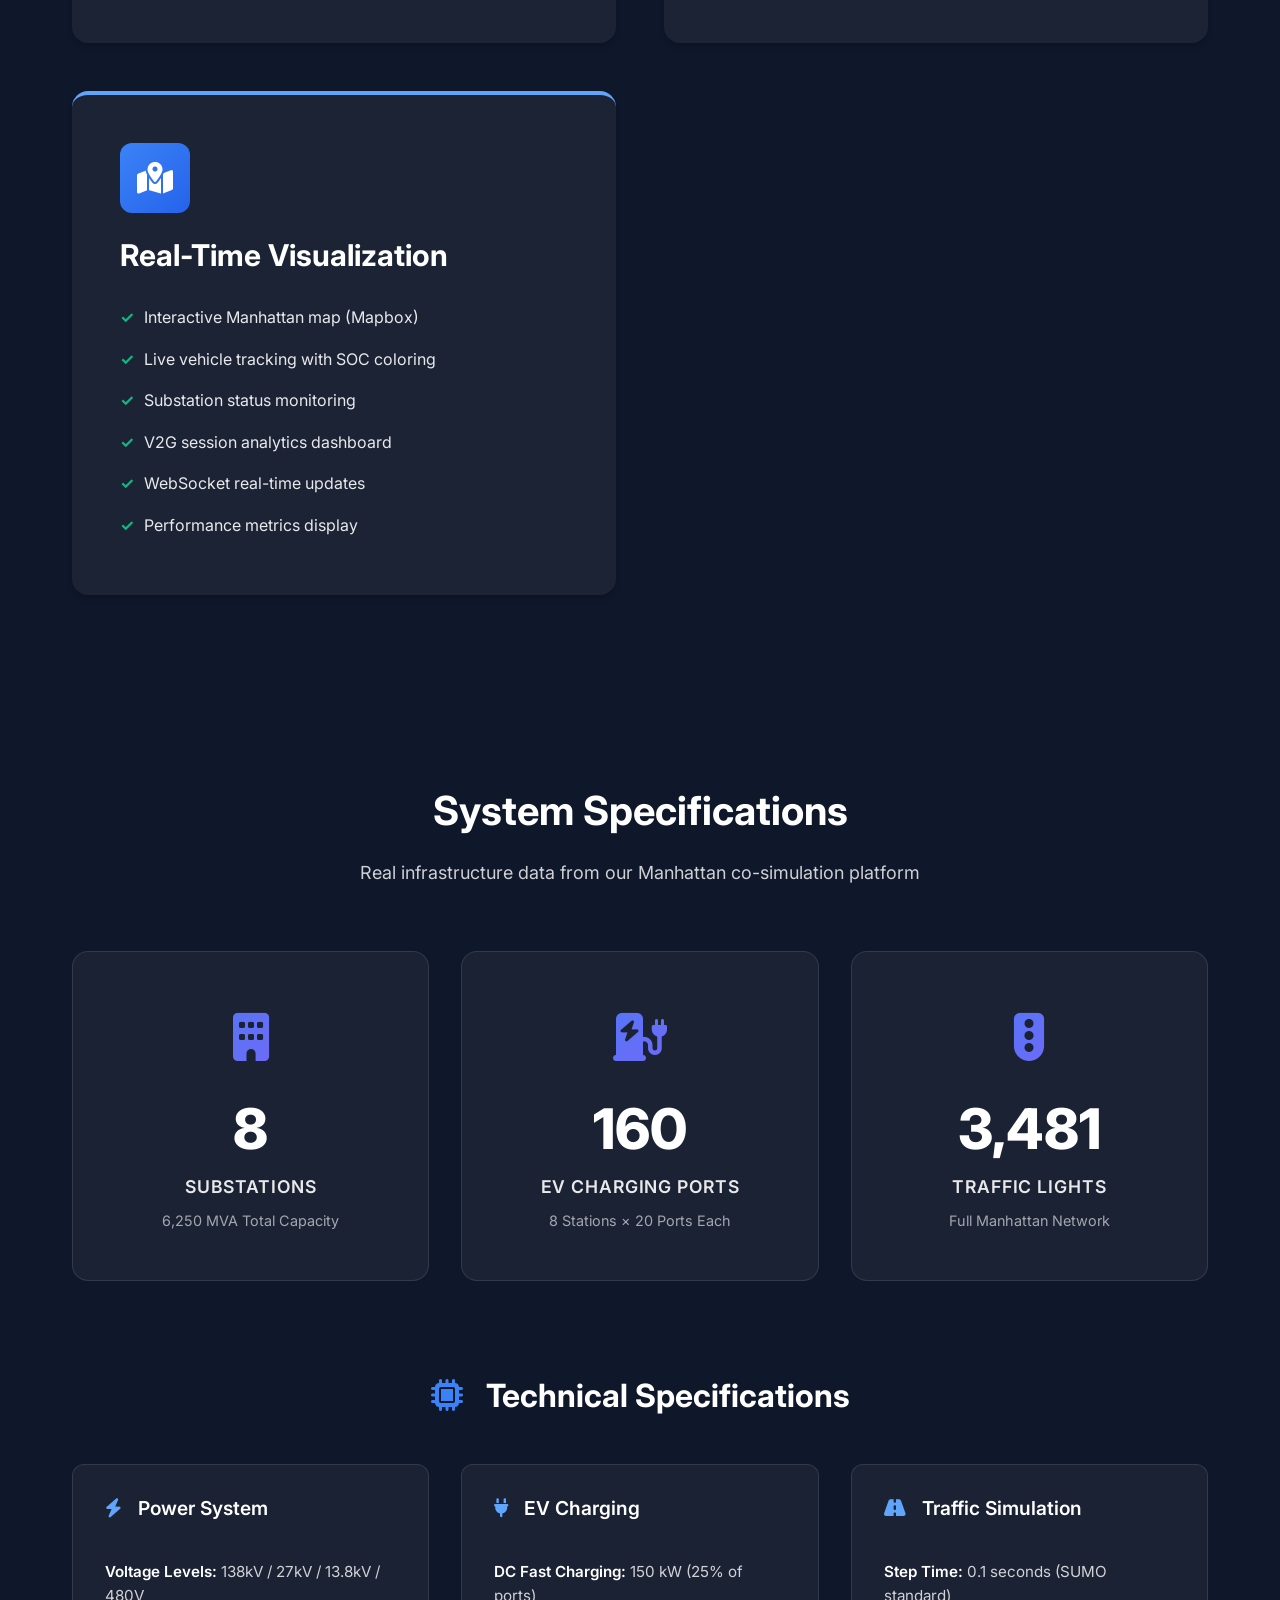
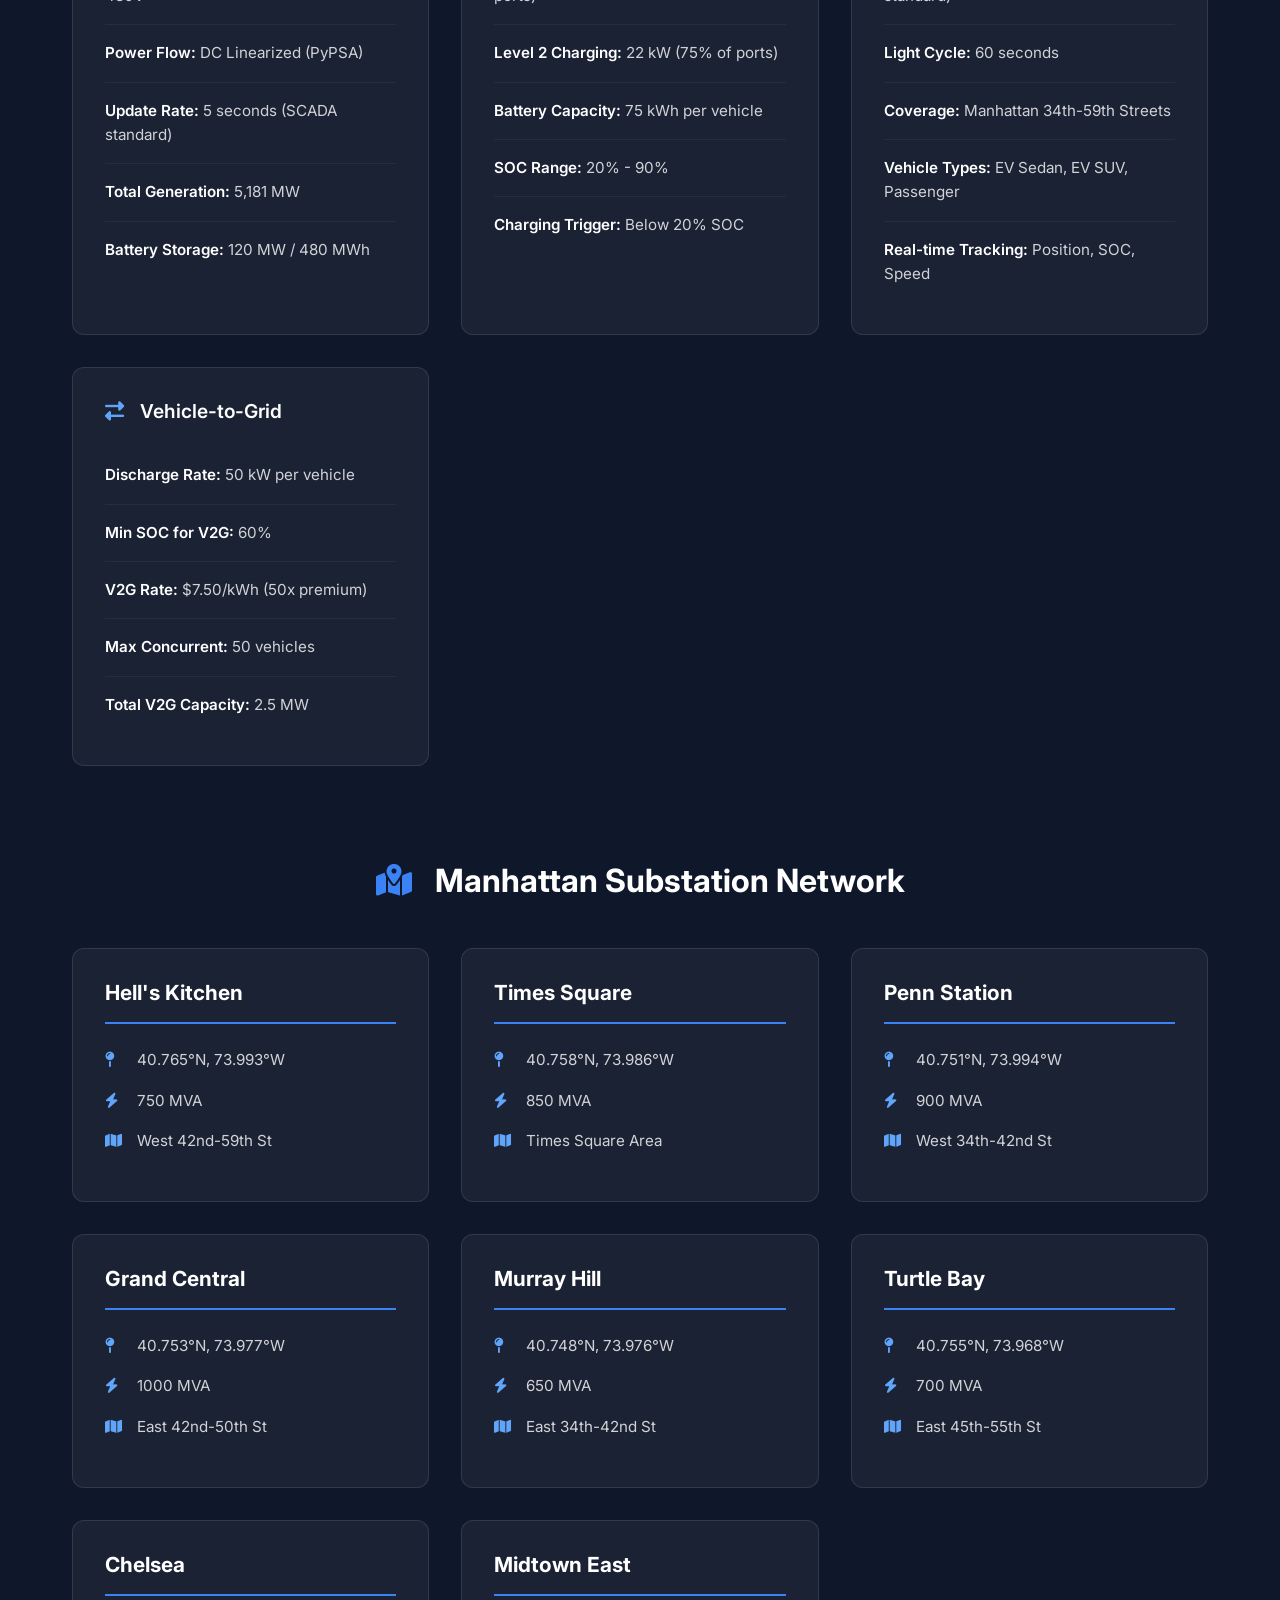
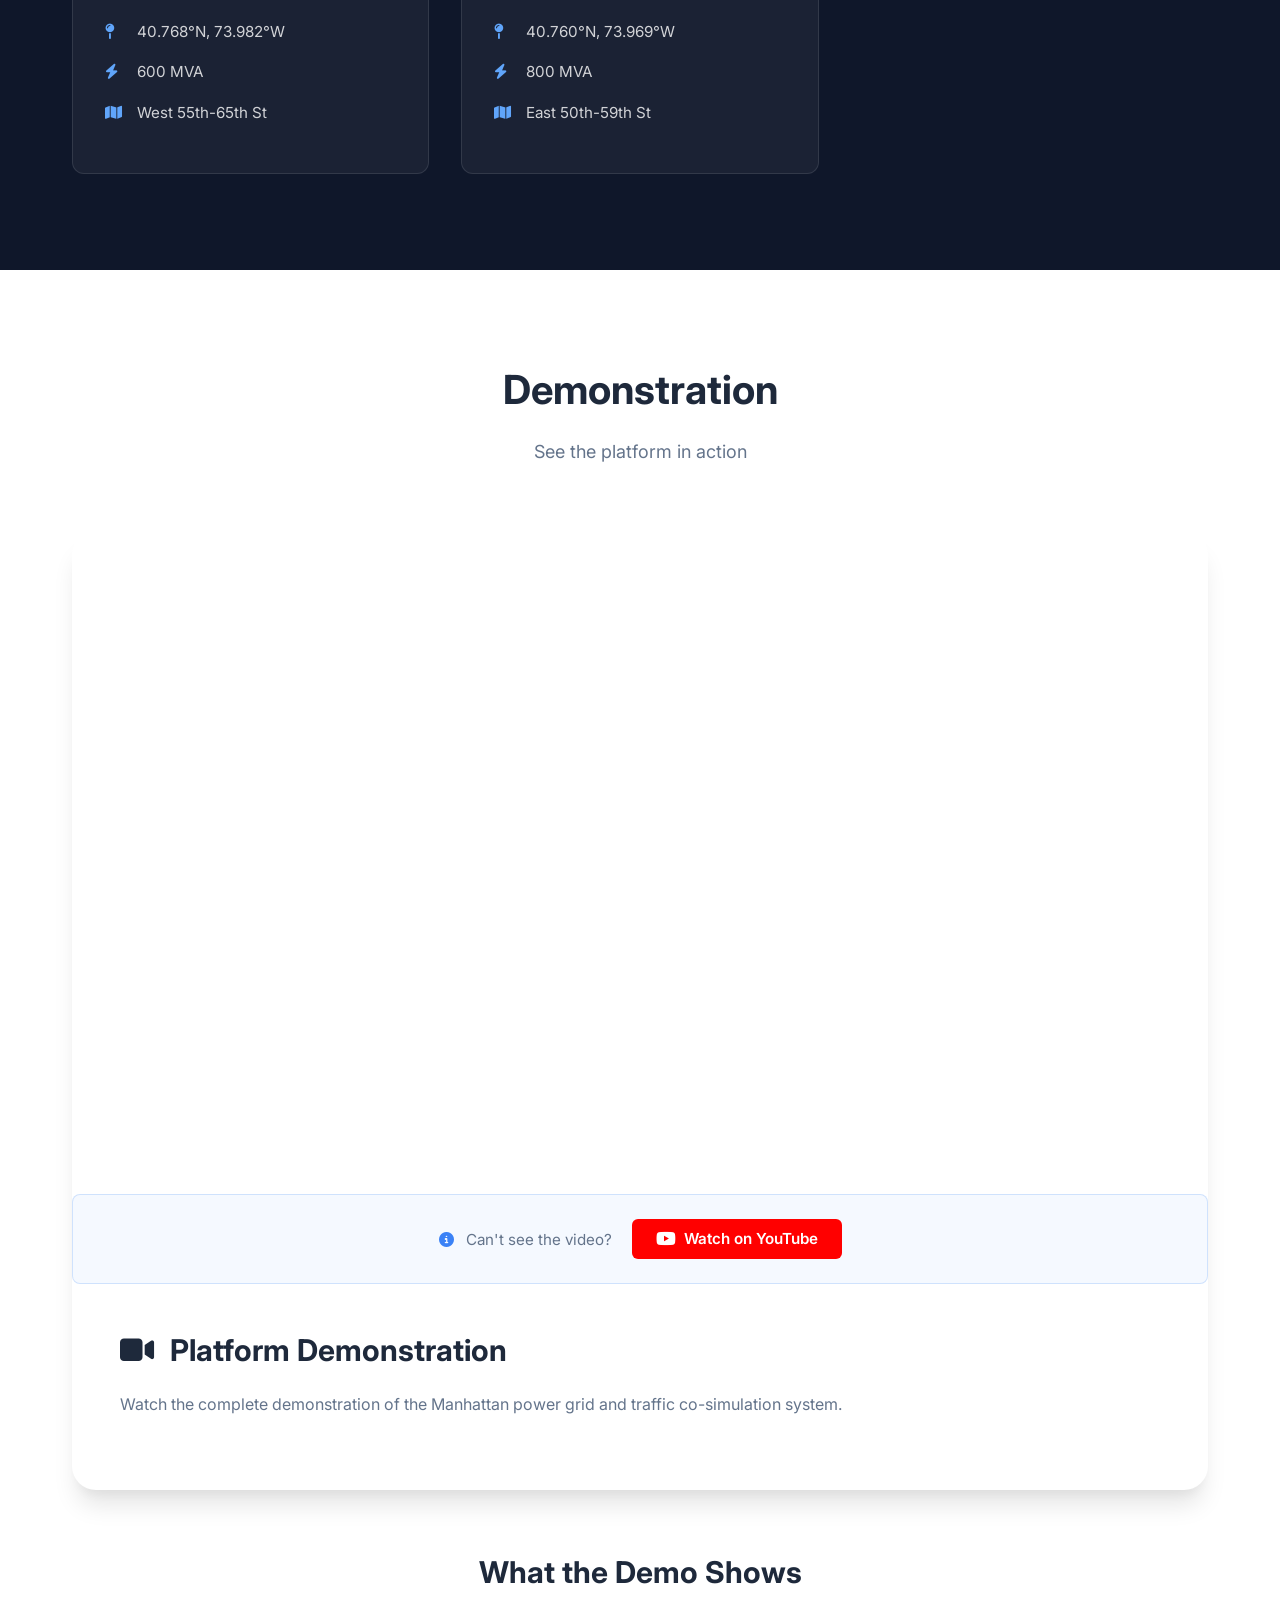
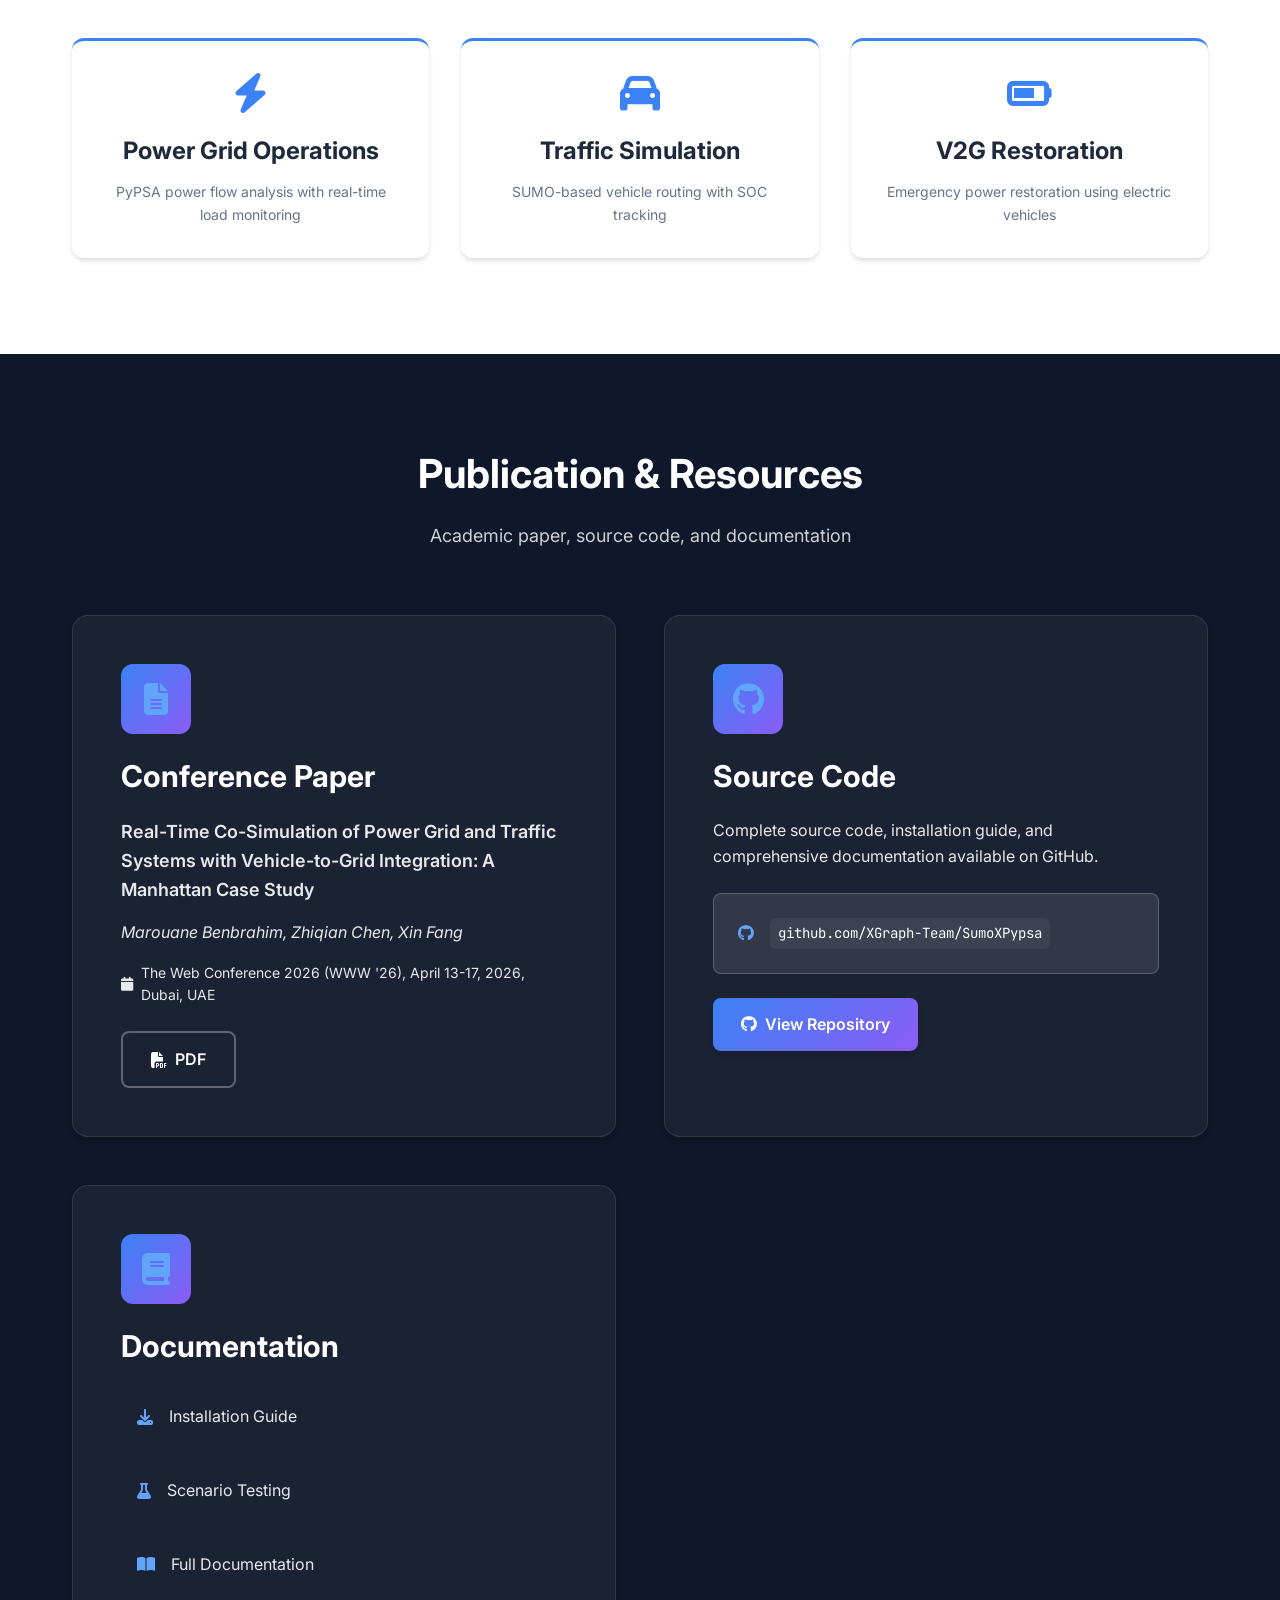
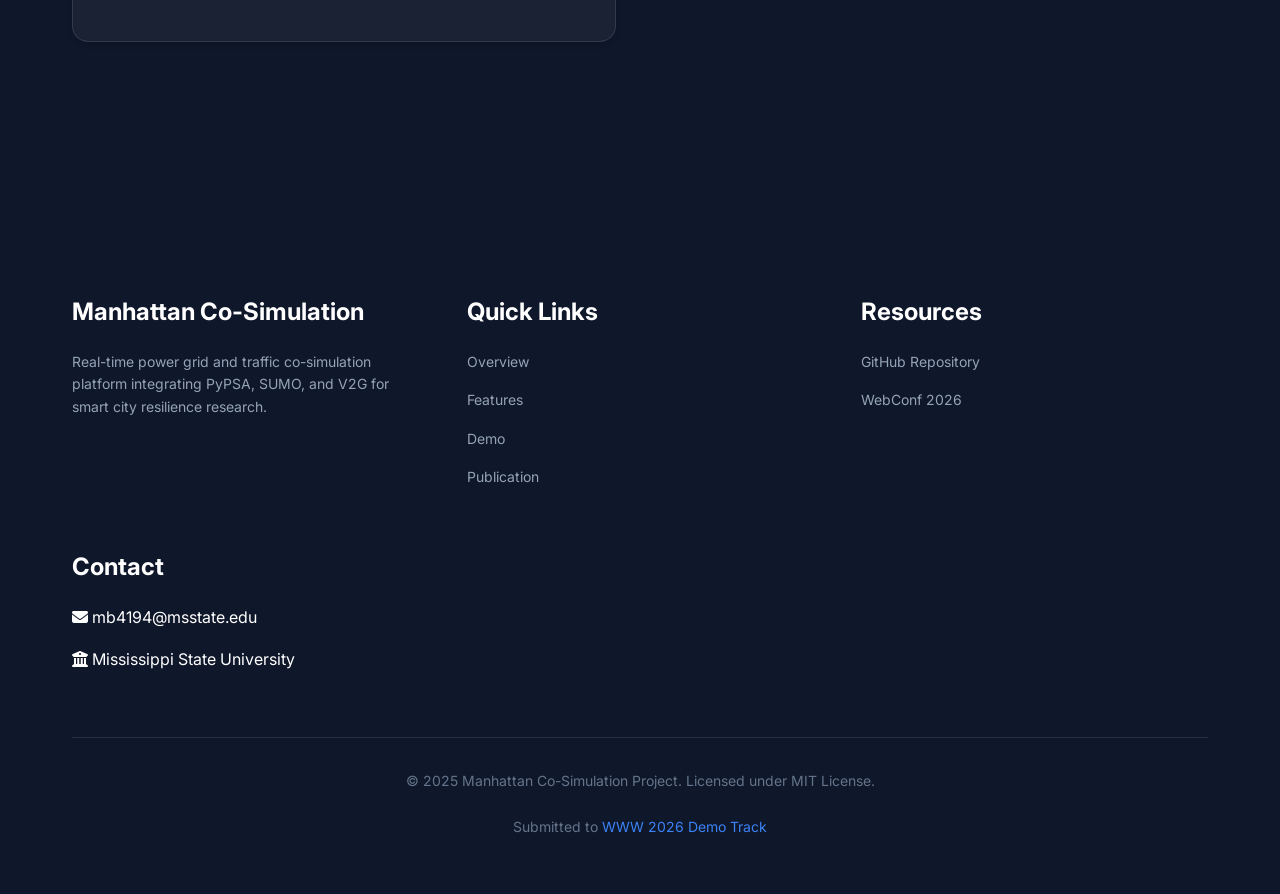
==== commit 1ea9b29c: "Update index.html" ====
--- a/website/index.html
+++ b/website/index.html
@@ -228,19 +228,6 @@
                     </ul>
                 </div>
 
-                <div class="feature-card">
-                    <div class="feature-icon ai">
-                        <i class="fas fa-robot"></i>
-                    </div>
-                    <h3>AI-Enhanced Control</h3>
-                    <ul class="feature-list">
-                        <li>Natural language command interface</li>
-                        <li>GPT-4 powered chatbot with typo correction</li>
-                        <li>Scenario orchestration (rush hour, weather)</li>
-                        <li>Intelligent suggestions and recommendations</li>
-                        <li>Simplified system interaction</li>
-                    </ul>
-                </div>
             </div>
         </div>
     </section>
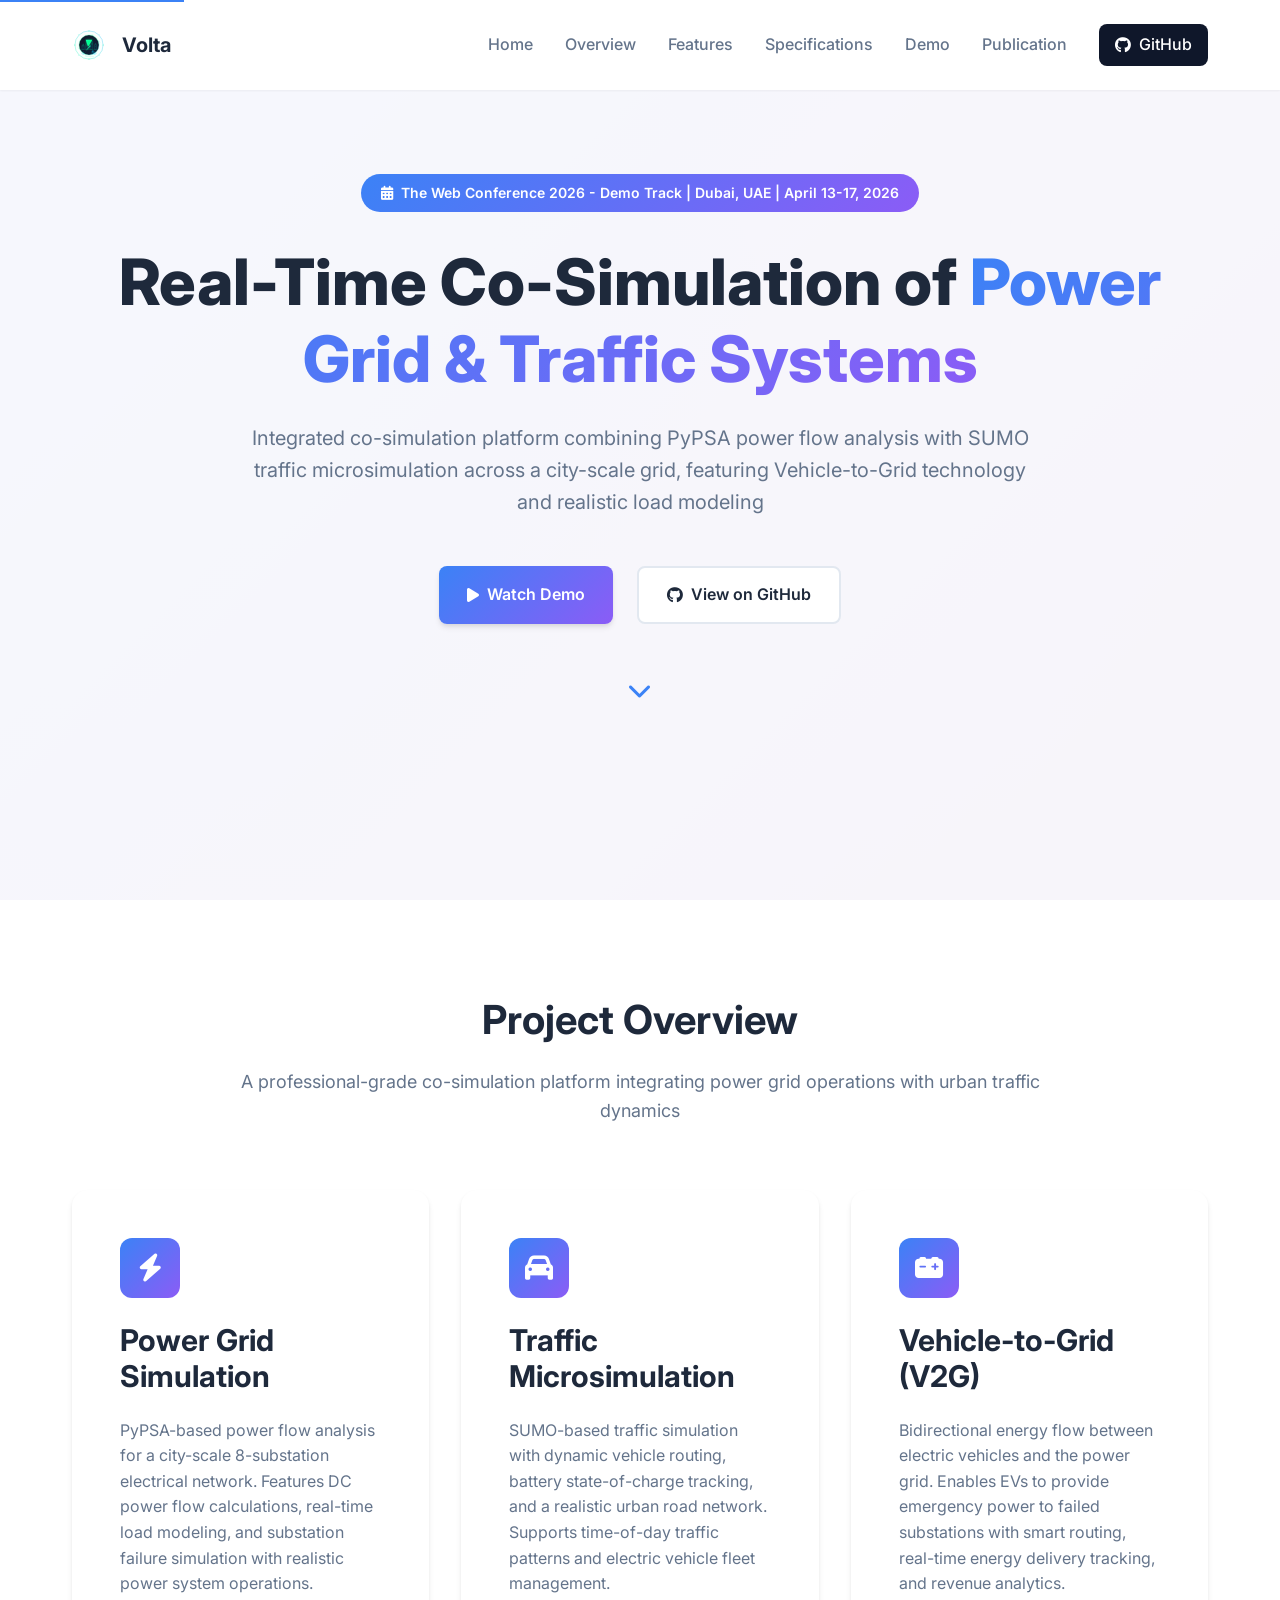
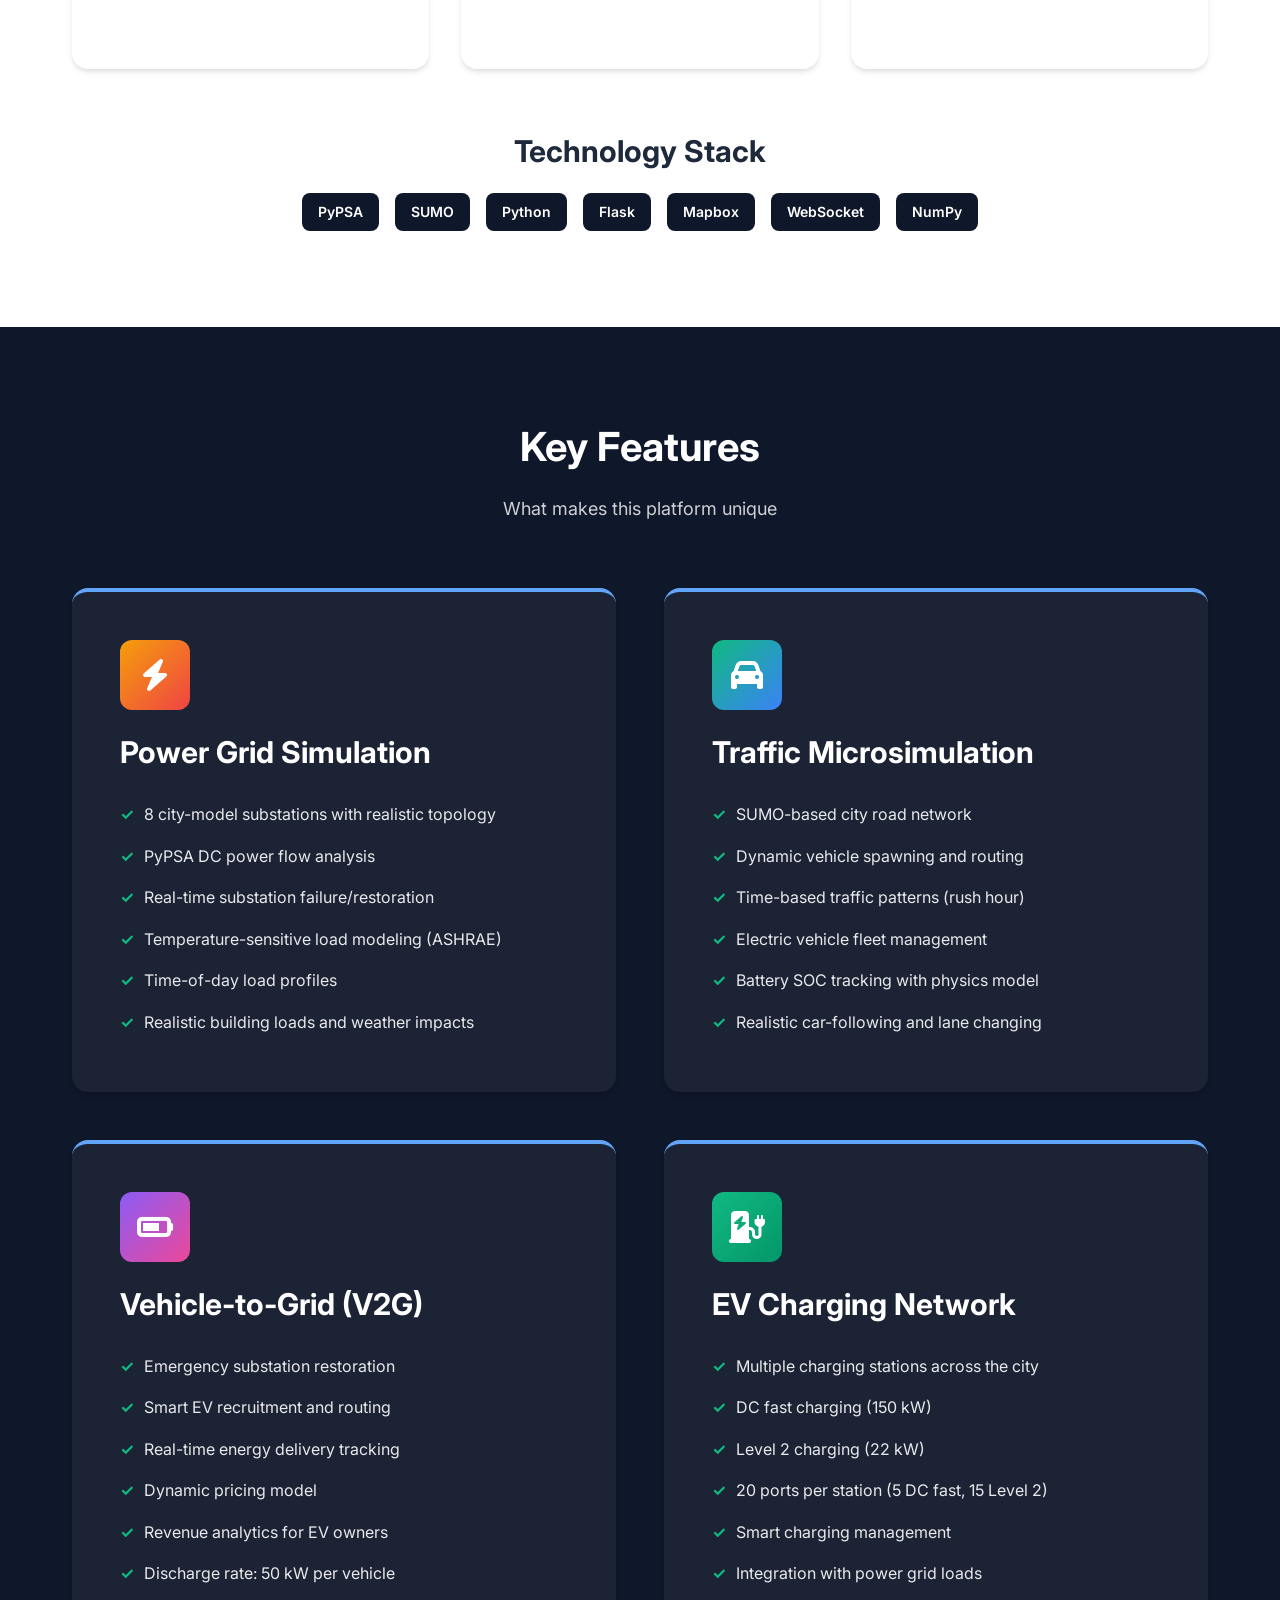
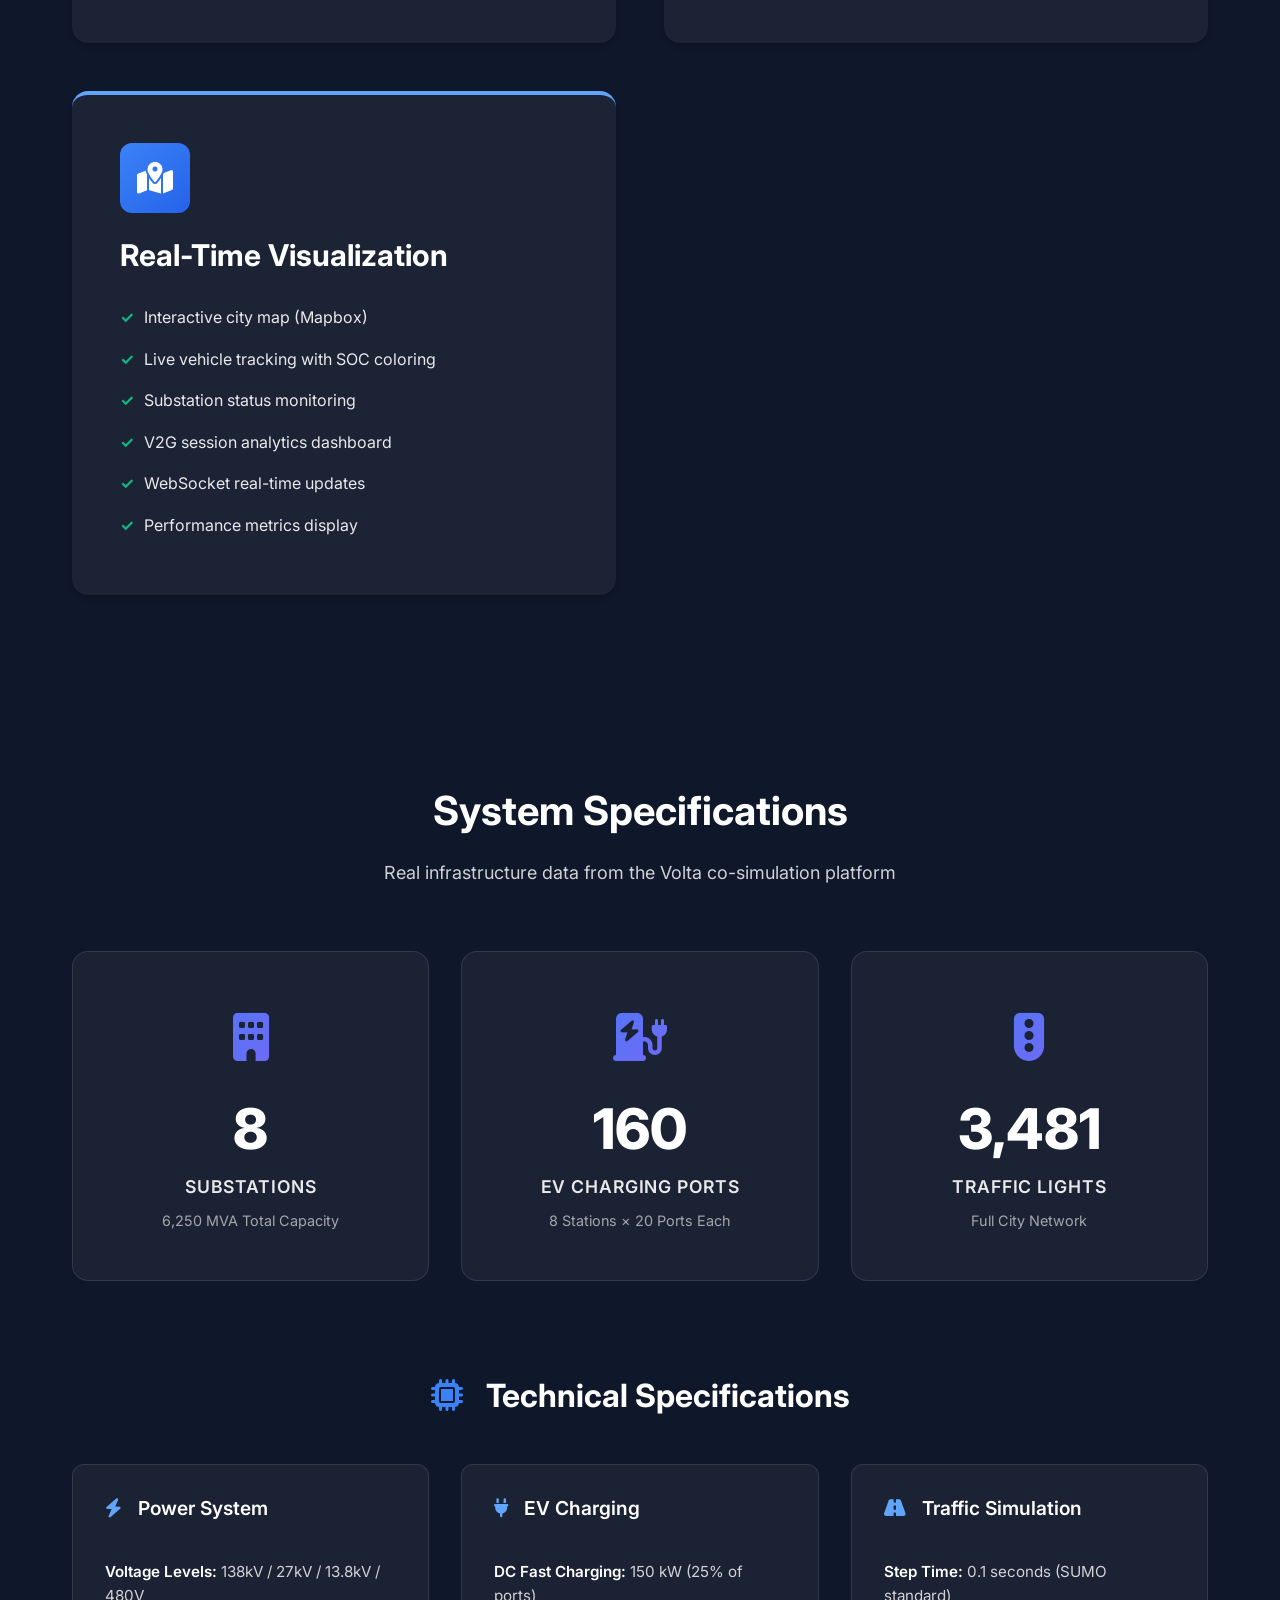
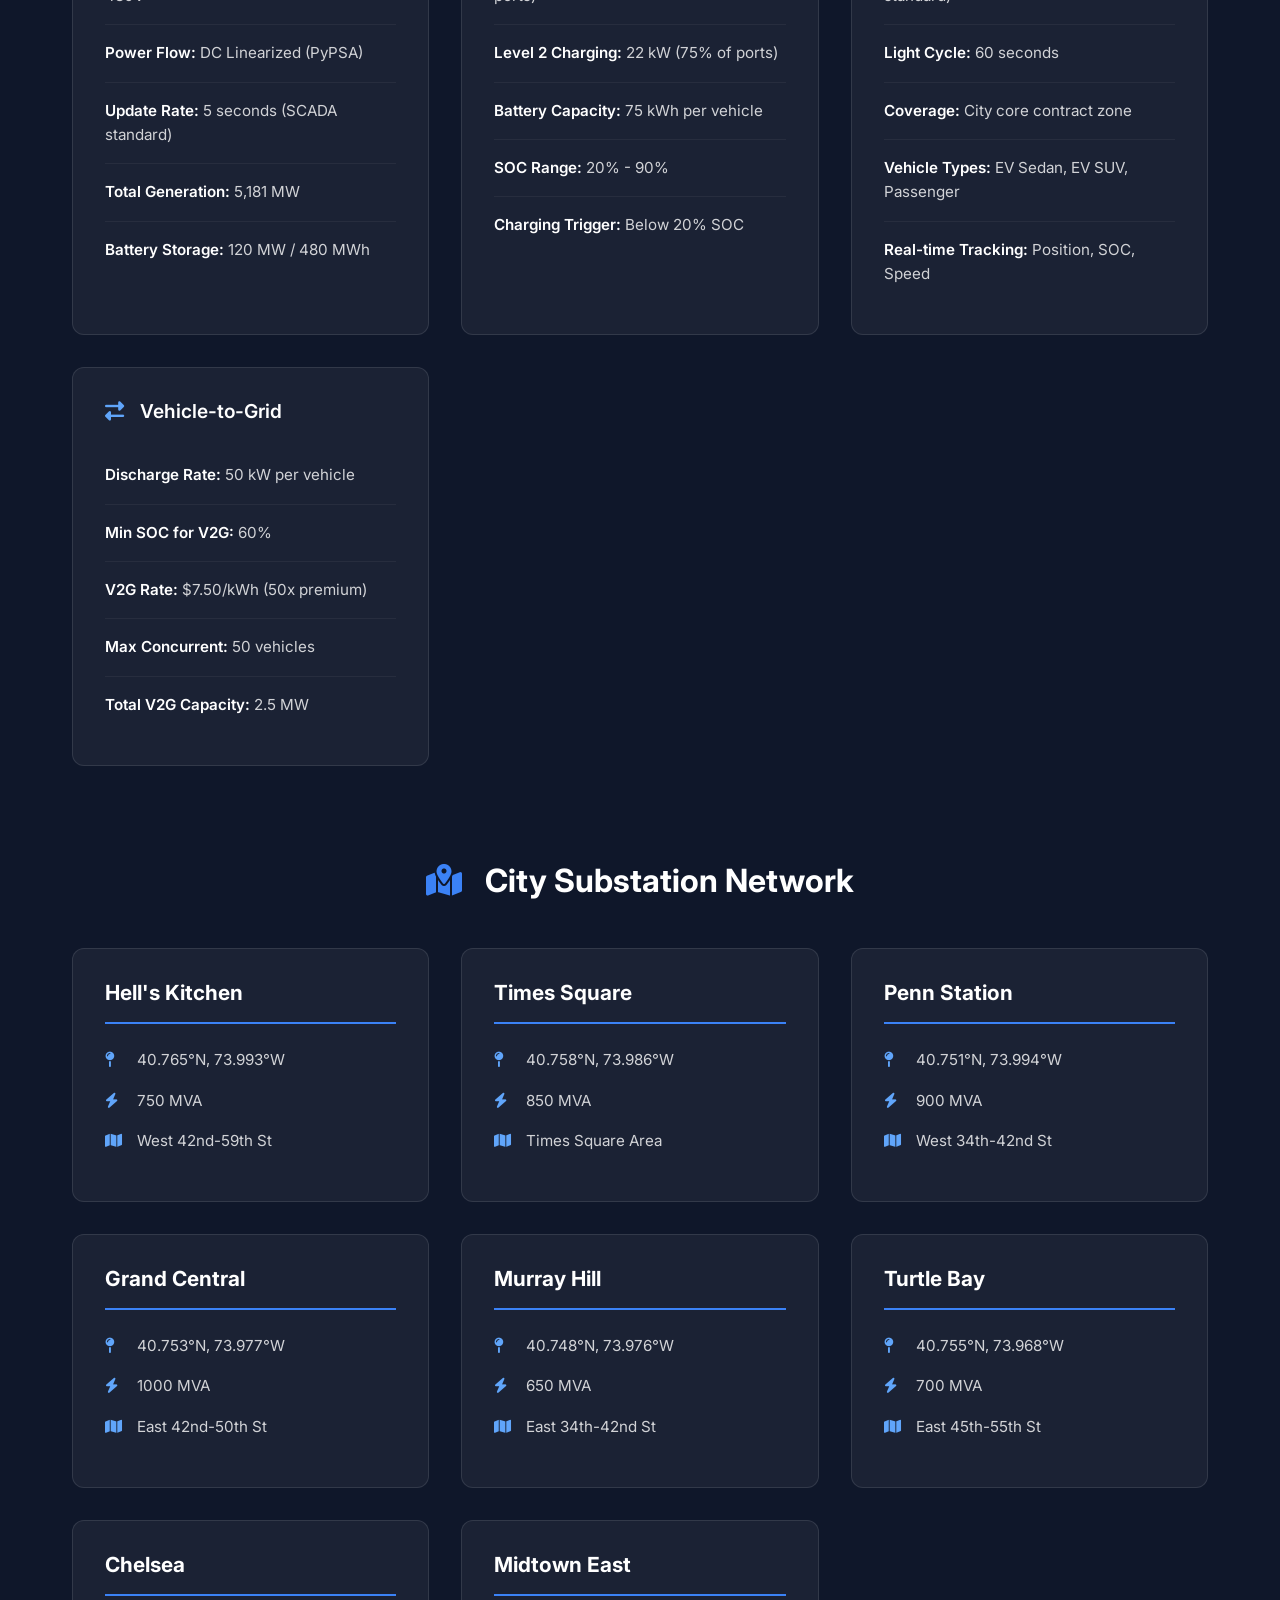
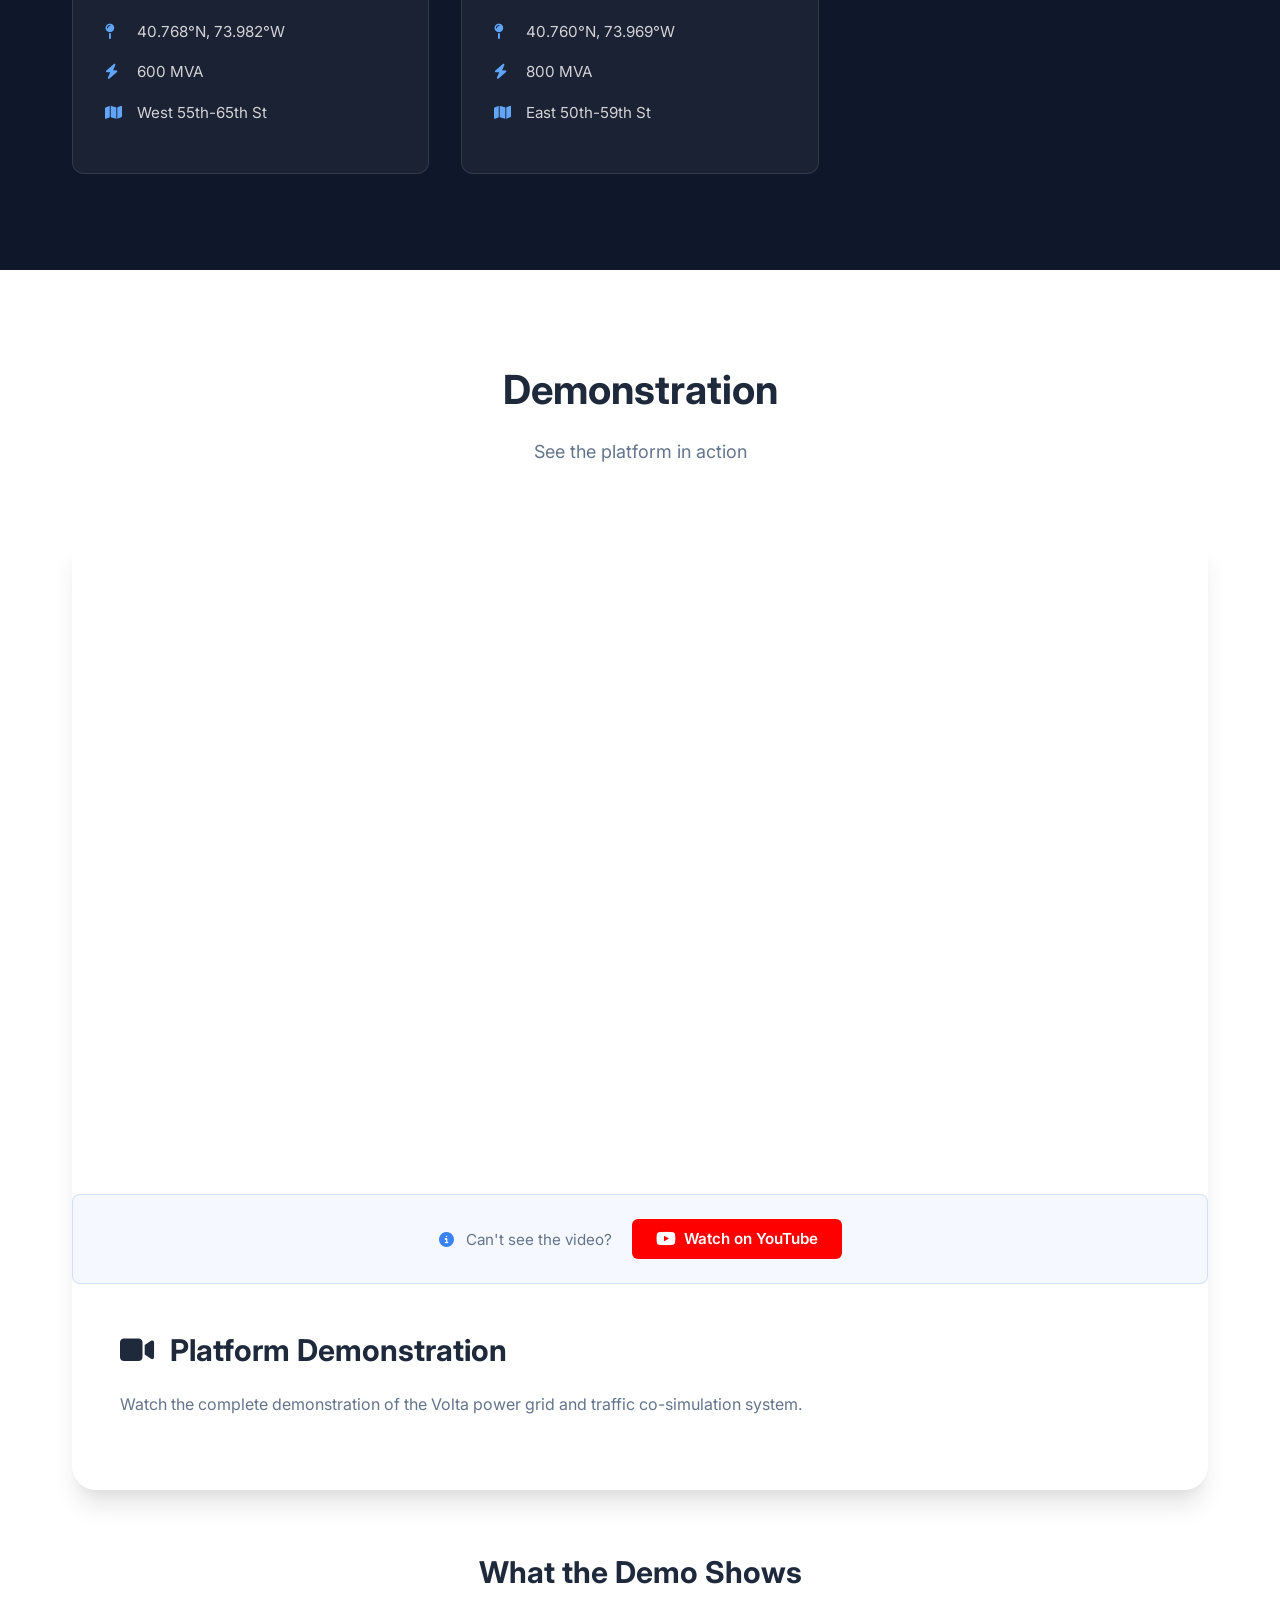
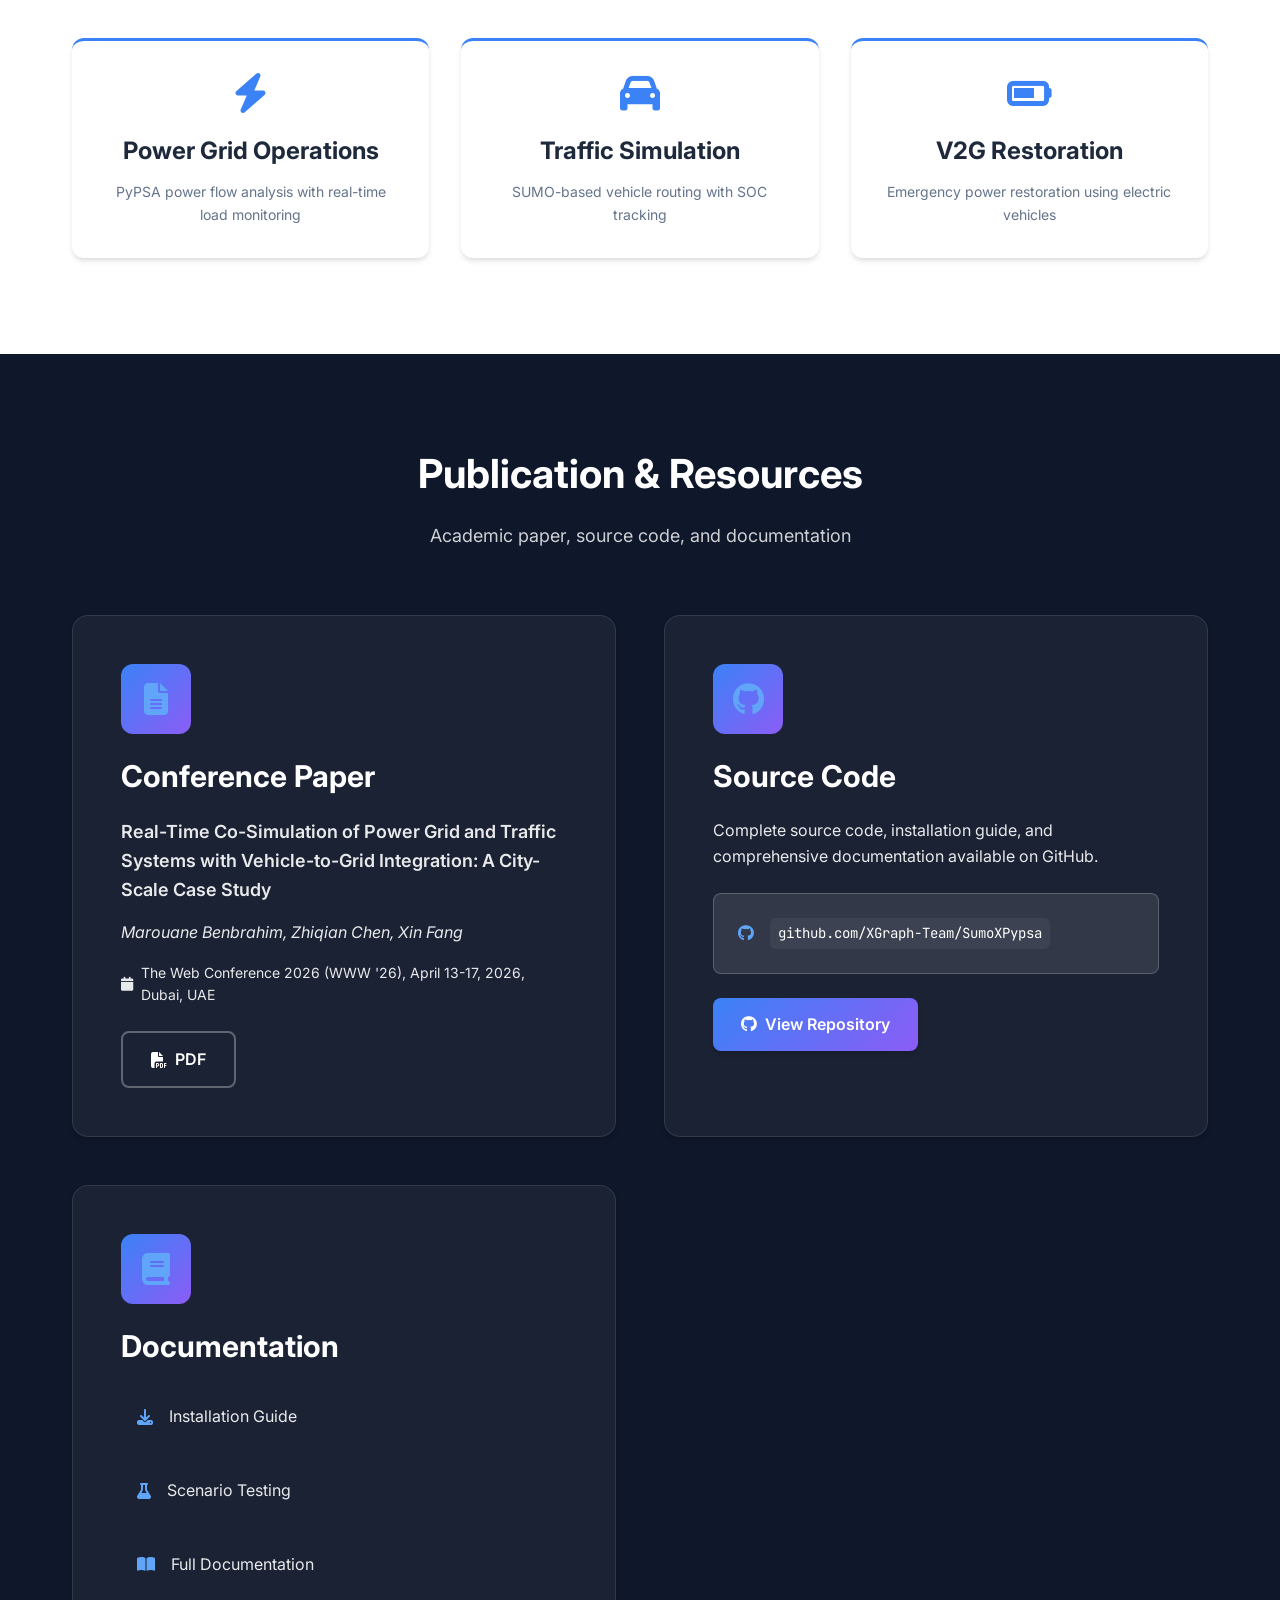
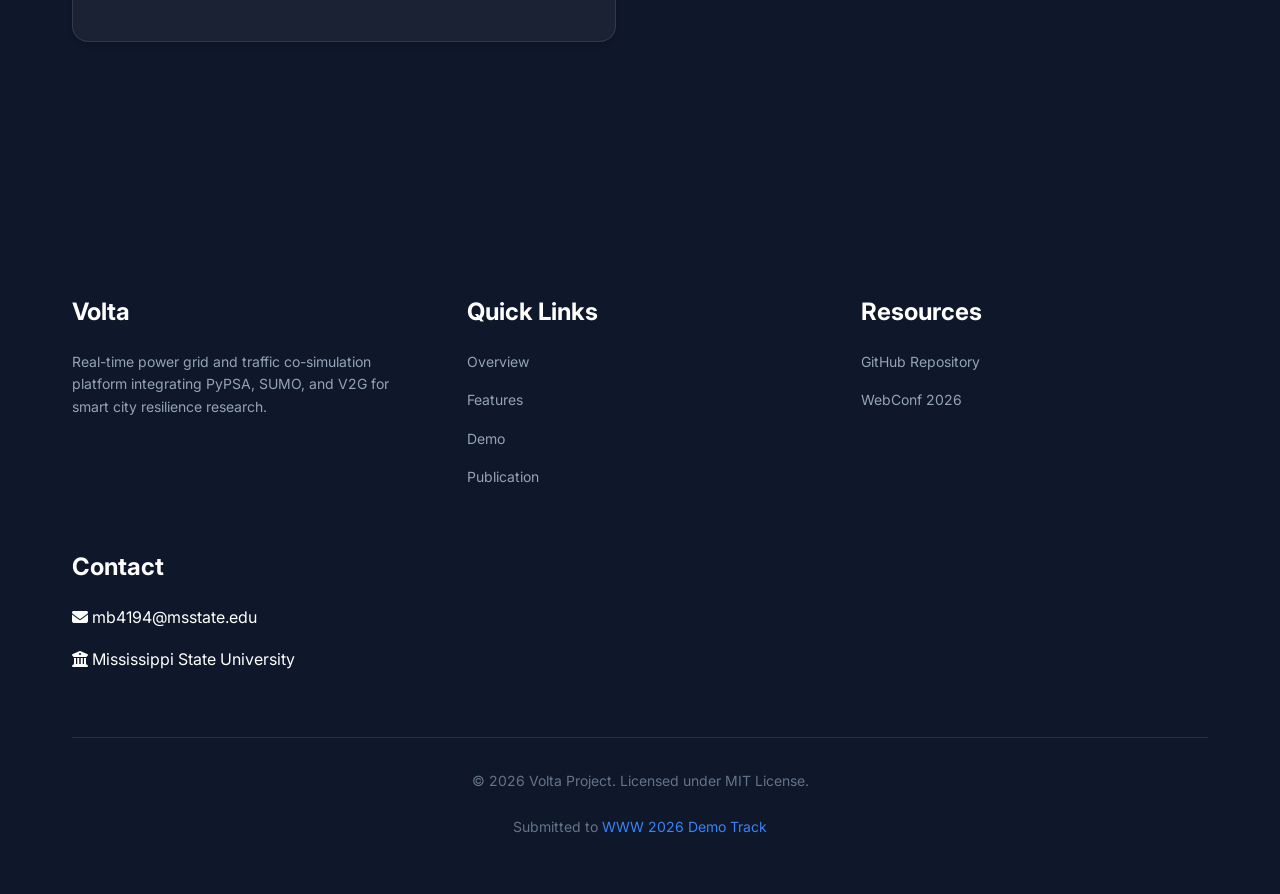
==== commit 6dfb9370: "Update Readme" ====
--- a/website/index.html
+++ b/website/index.html
@@ -3,11 +3,14 @@
 <head>
     <meta charset="UTF-8">
     <meta name="viewport" content="width=device-width, initial-scale=1.0">
-    <meta name="description" content="Real-Time Co-Simulation of Power Grid and Traffic Systems integrating PyPSA, SUMO, and V2G for Manhattan">
+    <meta name="description" content="Real-Time Co-Simulation of Power Grid and Traffic Systems integrating PyPSA, SUMO, and V2G">
     <meta name="keywords" content="Power Grid, Traffic Simulation, V2G, Co-Simulation, PyPSA, SUMO, Smart Grid, Electric Vehicles">
-    <meta name="author" content="Manhattan Co-Simulation Team">
-
-    <title>Manhattan Power Grid Co-Simulation | WebConf 2026 Demo Track</title>
+    <meta name="author" content="Volta Team">
+
+    <title>Volta | Real-Time Power &amp; Traffic Co-Simulation</title>
+
+    <!-- Favicon -->
+    <link rel="icon" type="image/svg+xml" href="volta-logo.svg">
 
     <!-- Fonts -->
     <link rel="preconnect" href="https://fonts.googleapis.com">
@@ -25,8 +28,8 @@
     <nav class="navbar" id="navbar">
         <div class="container nav-container">
             <div class="nav-brand">
-                <i class="fas fa-bolt"></i>
-                <span>Manhattan Co-Simulation</span>
+                <img src="volta-logo.svg" alt="Volta logo" class="nav-logo">
+                <span>Volta</span>
             </div>
             <ul class="nav-menu" id="nav-menu">
                 <li><a href="#home" class="nav-link">Home</a></li>
@@ -60,8 +63,8 @@
                 <span class="gradient-text">Power Grid & Traffic Systems</span>
             </h1>
             <p class="hero-subtitle">
-                Integrated simulation platform combining PyPSA power flow analysis with SUMO traffic microsimulation
-                for Manhattan, featuring Vehicle-to-Grid technology and realistic load modeling
+                Integrated co-simulation platform combining PyPSA power flow analysis with SUMO traffic microsimulation
+                across a city-scale grid, featuring Vehicle-to-Grid technology and realistic load modeling
             </p>
             <div class="hero-buttons">
                 <a href="#demo" class="btn btn-primary">
@@ -96,7 +99,7 @@
                     </div>
                     <h3>Power Grid Simulation</h3>
                     <p>
-                        PyPSA-based power flow analysis for Manhattan's 8-substation electrical network.
+                        PyPSA-based power flow analysis for a city-scale 8-substation electrical network.
                         Features DC power flow calculations, real-time load modeling, and substation failure simulation
                         with realistic power system operations.
                     </p>
@@ -109,7 +112,7 @@
                     <h3>Traffic Microsimulation</h3>
                     <p>
                         SUMO-based traffic simulation with dynamic vehicle routing, battery state-of-charge tracking,
-                        and realistic Manhattan road network. Supports time-of-day traffic patterns and
+                        and a realistic urban road network. Supports time-of-day traffic patterns and
                         electric vehicle fleet management.
                     </p>
                 </div>
@@ -159,7 +162,7 @@
                     </div>
                     <h3>Power Grid Simulation</h3>
                     <ul class="feature-list">
-                        <li>8 Manhattan substations with realistic topology</li>
+                        <li>8 city-model substations with realistic topology</li>
                         <li>PyPSA DC power flow analysis</li>
                         <li>Real-time substation failure/restoration</li>
                         <li>Temperature-sensitive load modeling (ASHRAE)</li>
@@ -174,7 +177,7 @@
                     </div>
                     <h3>Traffic Microsimulation</h3>
                     <ul class="feature-list">
-                        <li>SUMO-based Manhattan road network</li>
+                        <li>SUMO-based city road network</li>
                         <li>Dynamic vehicle spawning and routing</li>
                         <li>Time-based traffic patterns (rush hour)</li>
                         <li>Electric vehicle fleet management</li>
@@ -204,7 +207,7 @@
                     </div>
                     <h3>EV Charging Network</h3>
                     <ul class="feature-list">
-                        <li>Multiple charging stations across Manhattan</li>
+                        <li>Multiple charging stations across the city</li>
                         <li>DC fast charging (150 kW)</li>
                         <li>Level 2 charging (22 kW)</li>
                         <li>20 ports per station (5 DC fast, 15 Level 2)</li>
@@ -219,7 +222,7 @@
                     </div>
                     <h3>Real-Time Visualization</h3>
                     <ul class="feature-list">
-                        <li>Interactive Manhattan map (Mapbox)</li>
+                        <li>Interactive city map (Mapbox)</li>
                         <li>Live vehicle tracking with SOC coloring</li>
                         <li>Substation status monitoring</li>
                         <li>V2G session analytics dashboard</li>
@@ -238,7 +241,7 @@
             <div class="section-header">
                 <h2 class="section-title">System Specifications</h2>
                 <p class="section-subtitle">
-                    Real infrastructure data from our Manhattan co-simulation platform
+                    Real infrastructure data from the Volta co-simulation platform
                 </p>
             </div>
 
@@ -266,7 +269,7 @@
                     </div>
                     <div class="stat-number">3,481</div>
                     <div class="stat-label">Traffic Lights</div>
-                    <div class="stat-detail">Full Manhattan Network</div>
+                    <div class="stat-detail">Full City Network</div>
                 </div>
             </div>
 
@@ -307,7 +310,7 @@
                         <ul class="spec-list">
                             <li><strong>Step Time:</strong> 0.1 seconds (SUMO standard)</li>
                             <li><strong>Light Cycle:</strong> 60 seconds</li>
-                            <li><strong>Coverage:</strong> Manhattan 34th-59th Streets</li>
+                            <li><strong>Coverage:</strong> City core contract zone</li>
                             <li><strong>Vehicle Types:</strong> EV Sedan, EV SUV, Passenger</li>
                             <li><strong>Real-time Tracking:</strong> Position, SOC, Speed</li>
                         </ul>
@@ -331,7 +334,7 @@
             <div class="infrastructure-details">
                 <h3 class="specs-title">
                     <i class="fas fa-map-marked-alt"></i>
-                    Manhattan Substation Network
+                    City Substation Network
                 </h3>
                 <div class="substation-grid">
                     <div class="substation-card">
@@ -402,7 +405,7 @@
                 <div class="video-container">
                     <iframe
                         src="https://www.youtube.com/embed/36mGJWjrSxw?rel=0&modestbranding=1&enablejsapi=1"
-                        title="Manhattan Co-Simulation Platform - Full Demo"
+                        title="Volta Platform - Full Demo"
                         frameborder="0"
                         allow="accelerometer; autoplay; clipboard-write; encrypted-media; gyroscope; picture-in-picture; web-share"
                         allowfullscreen
@@ -425,7 +428,7 @@
                         Platform Demonstration
                     </h3>
                     <p>
-                        Watch the complete demonstration of the Manhattan power grid and traffic co-simulation system.
+                        Watch the complete demonstration of the Volta power grid and traffic co-simulation system.
                     </p>
                 </div>
             </div>
@@ -475,7 +478,7 @@
                     <div class="paper-info">
                         <p class="paper-title">
                             Real-Time Co-Simulation of Power Grid and Traffic Systems with Vehicle-to-Grid Integration:
-                            A Manhattan Case Study
+                            A City-Scale Case Study
                         </p>
                         <p class="paper-authors">
                             Marouane Benbrahim, Zhiqian Chen, Xin Fang
@@ -545,7 +548,7 @@
         <div class="container">
             <div class="footer-content">
                 <div class="footer-section">
-                    <h4>Manhattan Co-Simulation</h4>
+                    <h4>Volta</h4>
                     <p>
                         Real-time power grid and traffic co-simulation platform
                         integrating PyPSA, SUMO, and V2G for smart city resilience research.
@@ -586,7 +589,7 @@
             </div>
 
             <div class="footer-bottom">
-                <p>&copy; 2025 Manhattan Co-Simulation Project. Licensed under MIT License.</p>
+                <p>&copy; 2026 Volta Project. Licensed under MIT License.</p>
                 <p>
                     Submitted to <a href="https://www2026.thewebconf.org/calls/demos.html" target="_blank">WWW 2026 Demo Track</a>
                 </p>
--- a/website/styles.css
+++ b/website/styles.css
@@ -1,5 +1,5 @@
 /* ============================================
-   Manhattan Co-Simulation Website Styles
+   Volta Website Styles
    World-Class Professional Design
    ============================================ */
 
@@ -166,9 +166,10 @@
     color: var(--text-primary);
 }
 
-.nav-brand i {
-    color: var(--primary-color);
-    font-size: 1.5rem;
+.nav-logo {
+    width: 34px;
+    height: 34px;
+    display: block;
 }
 
 .nav-menu {
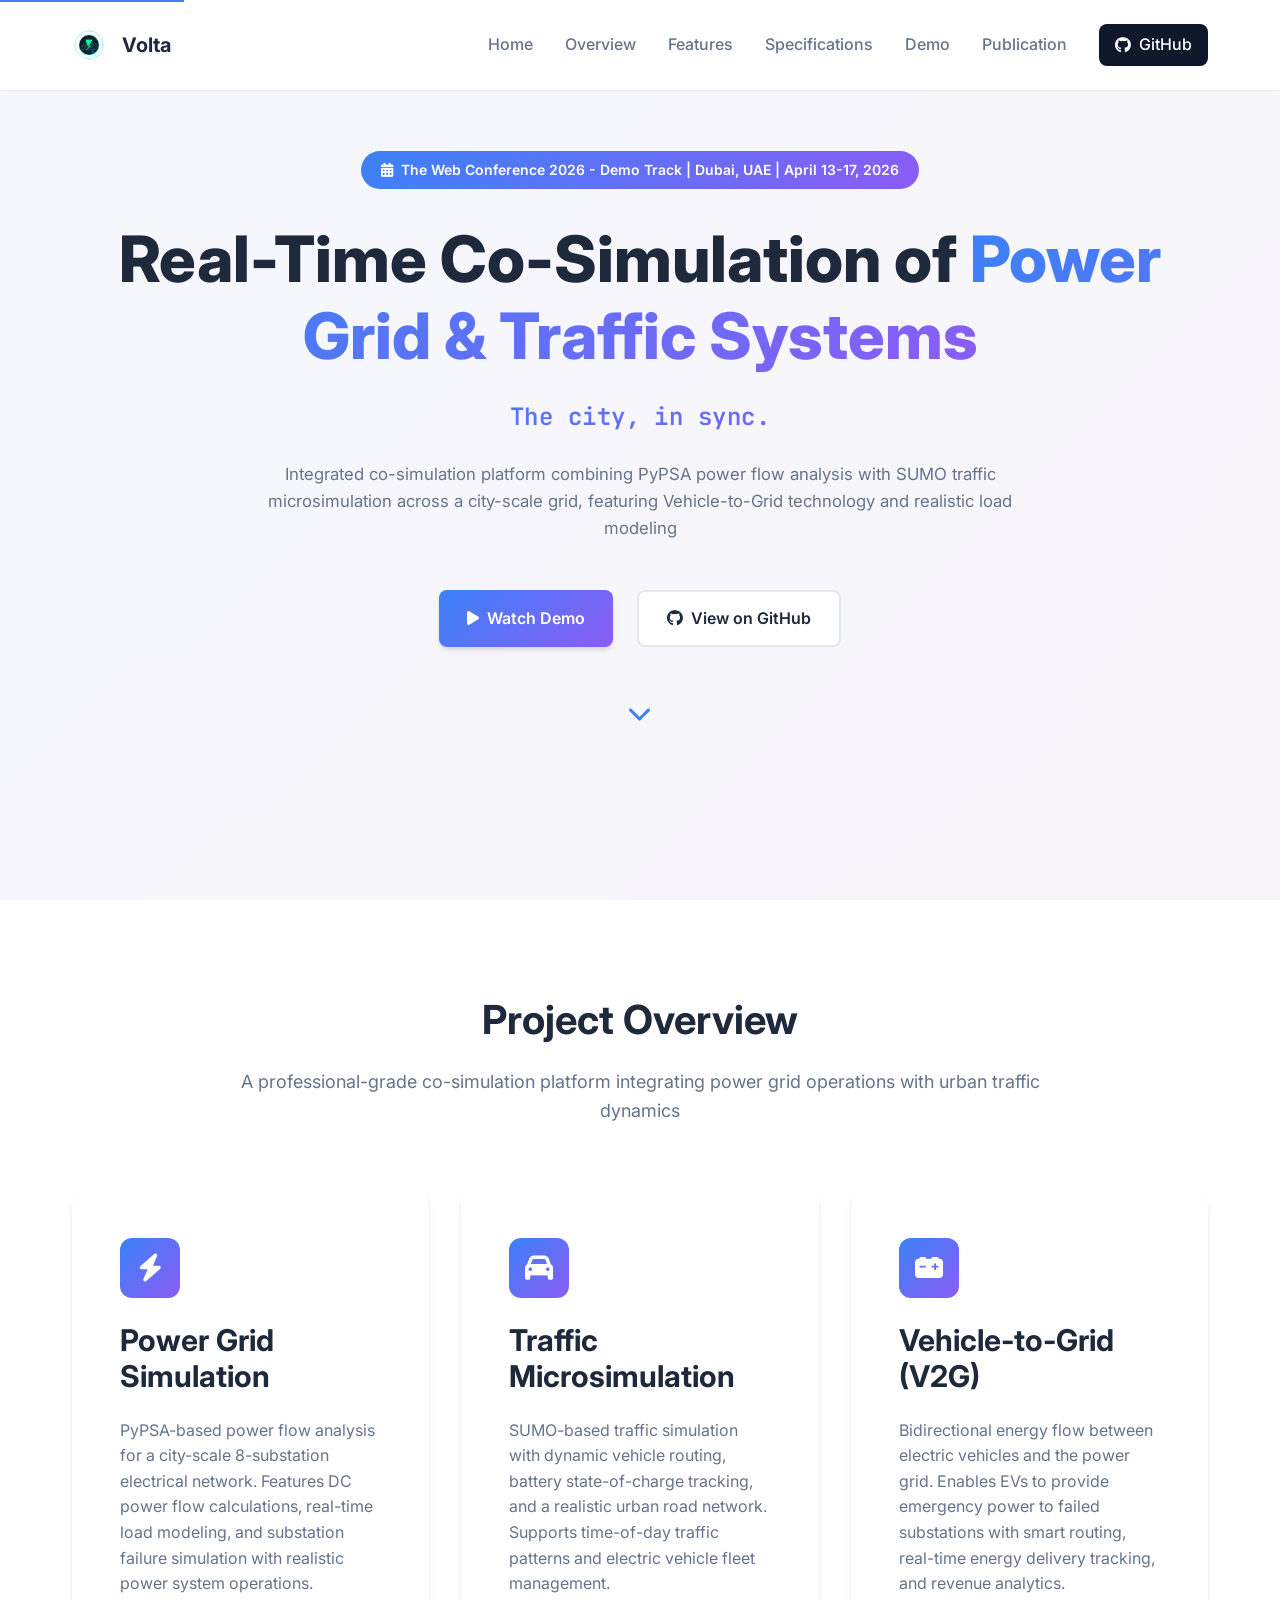
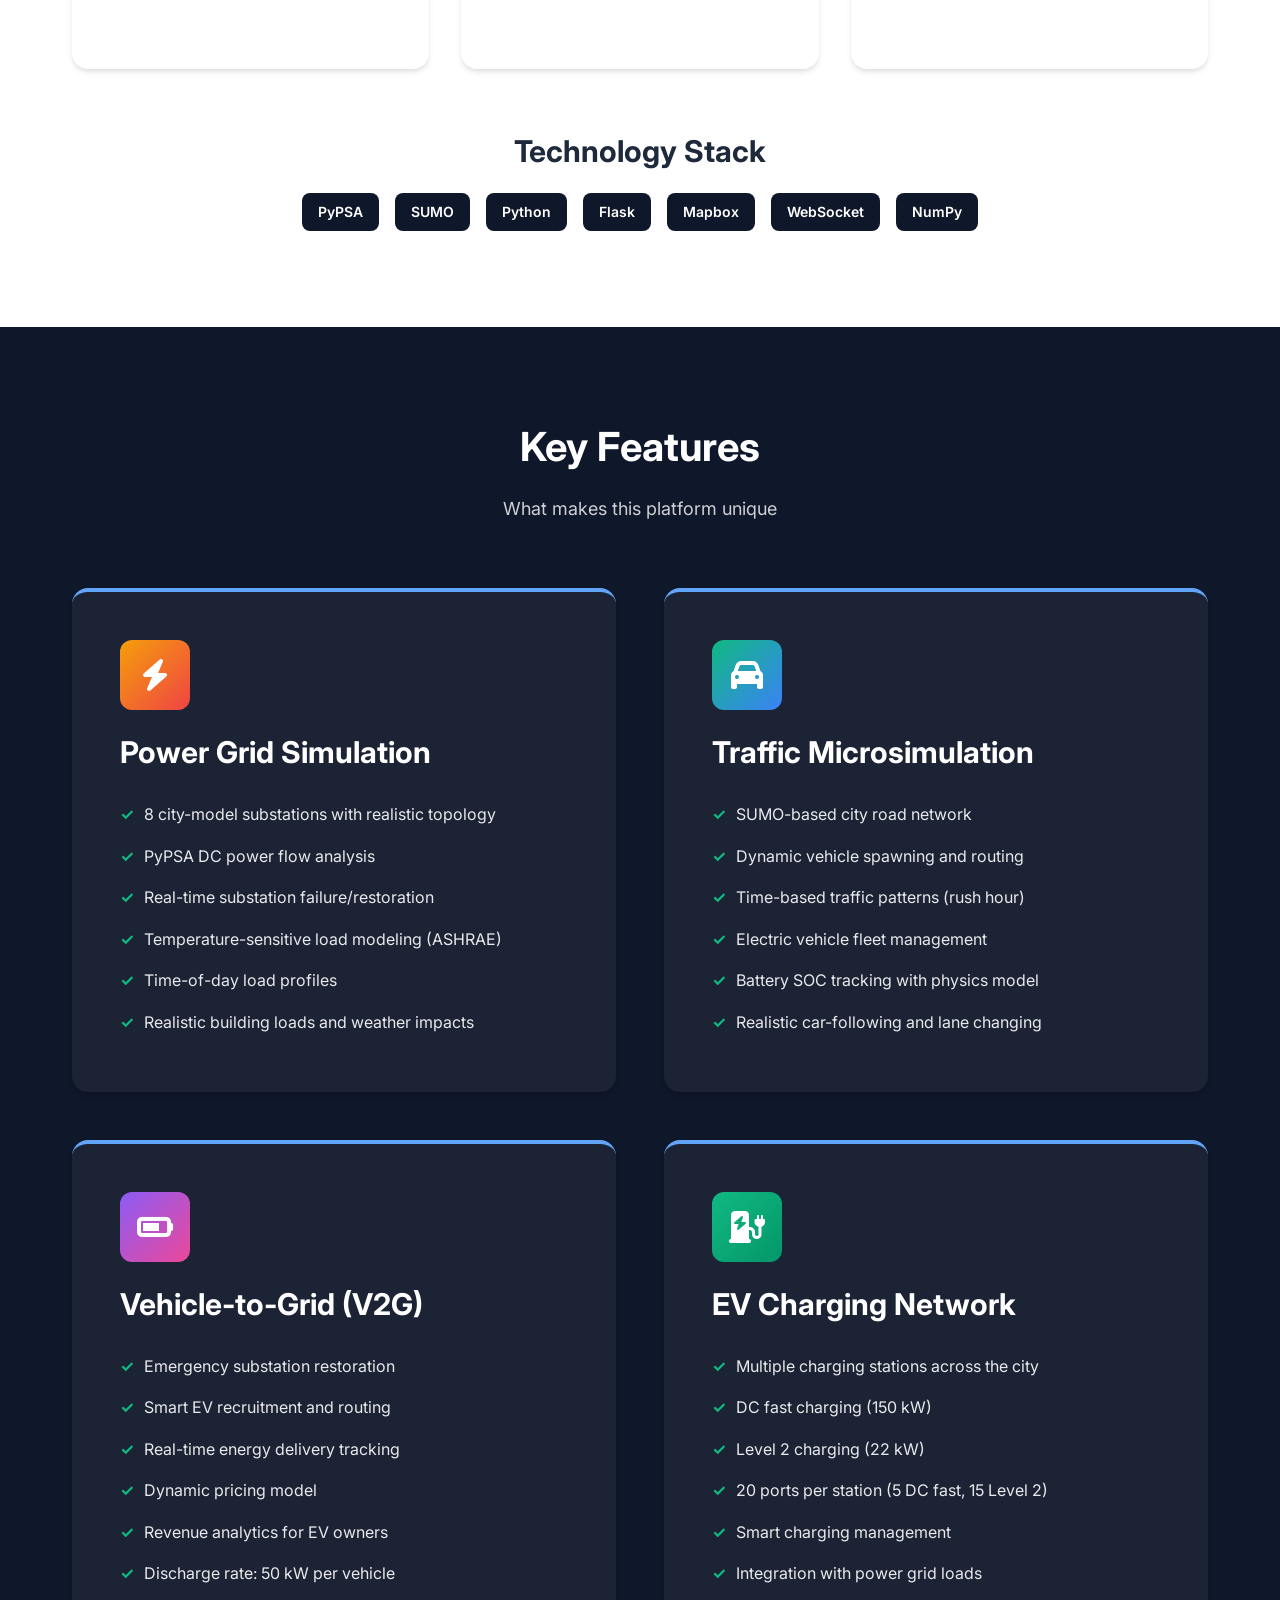
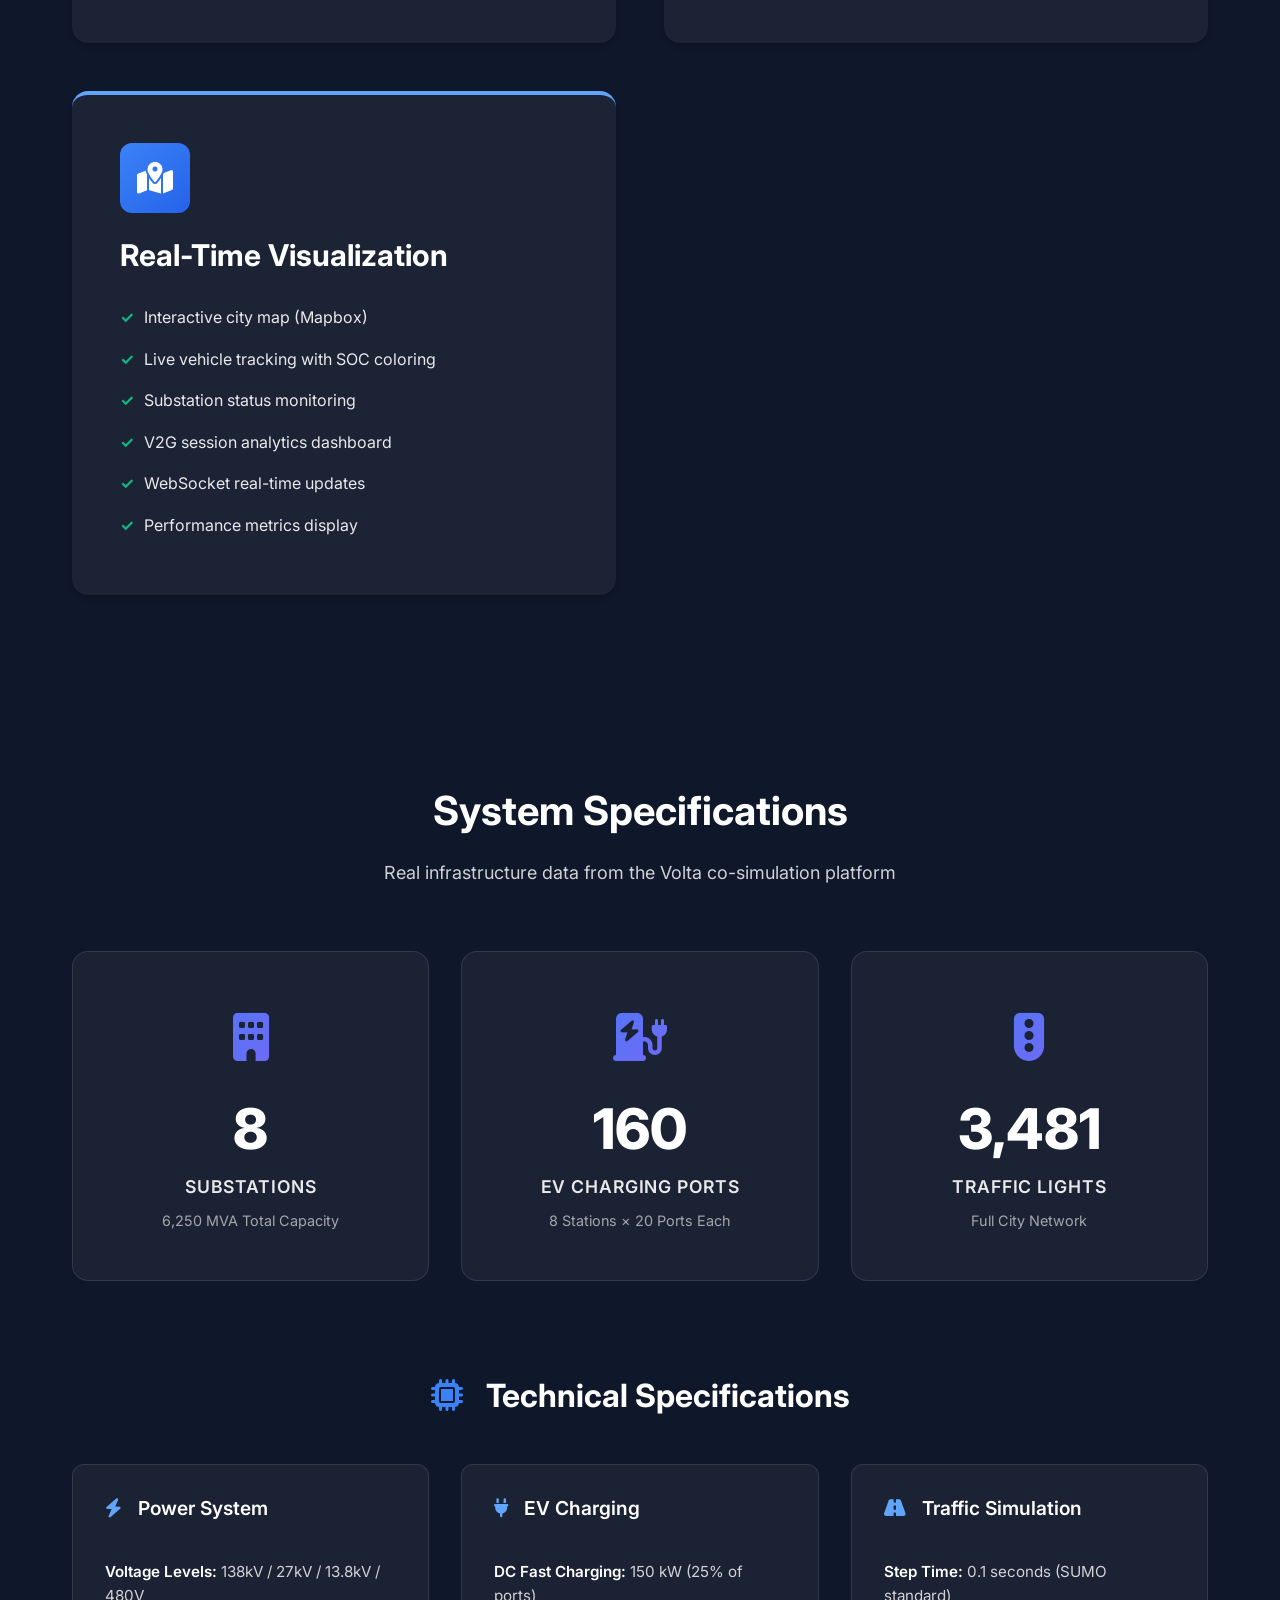
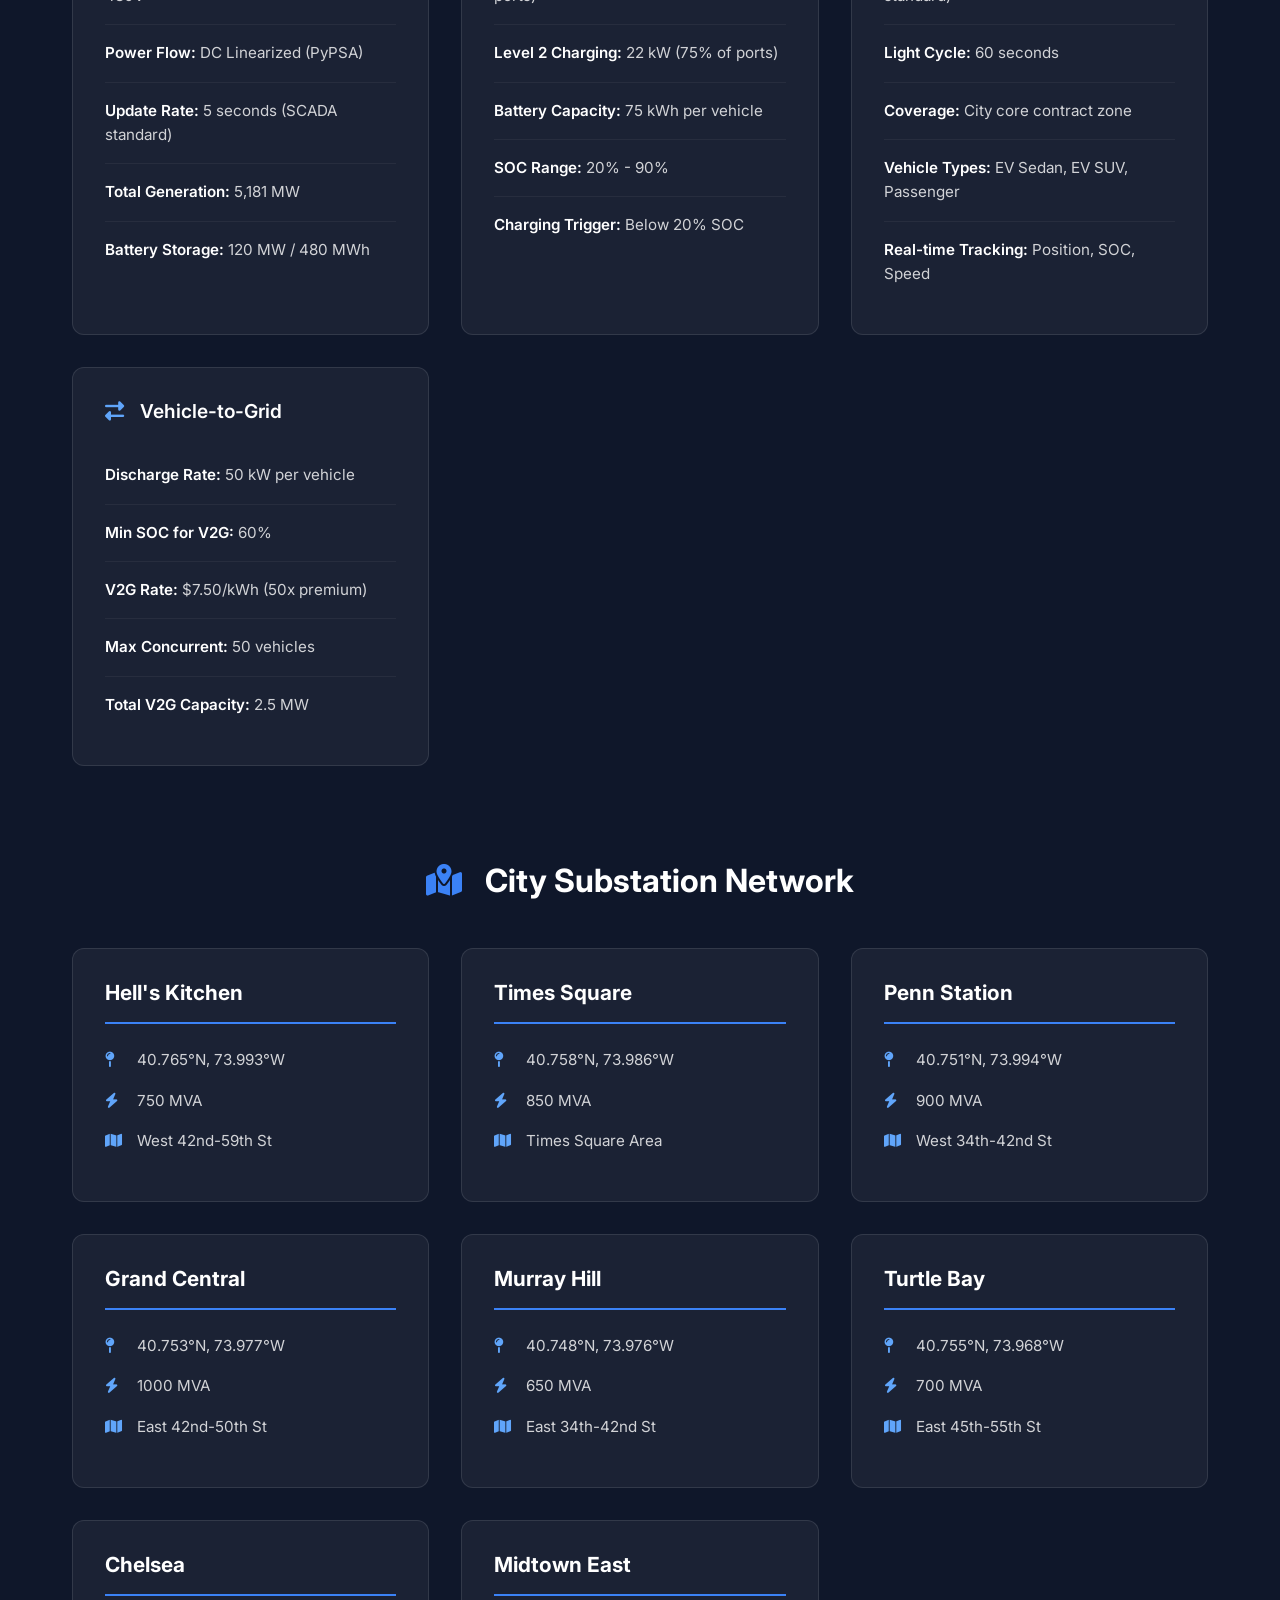
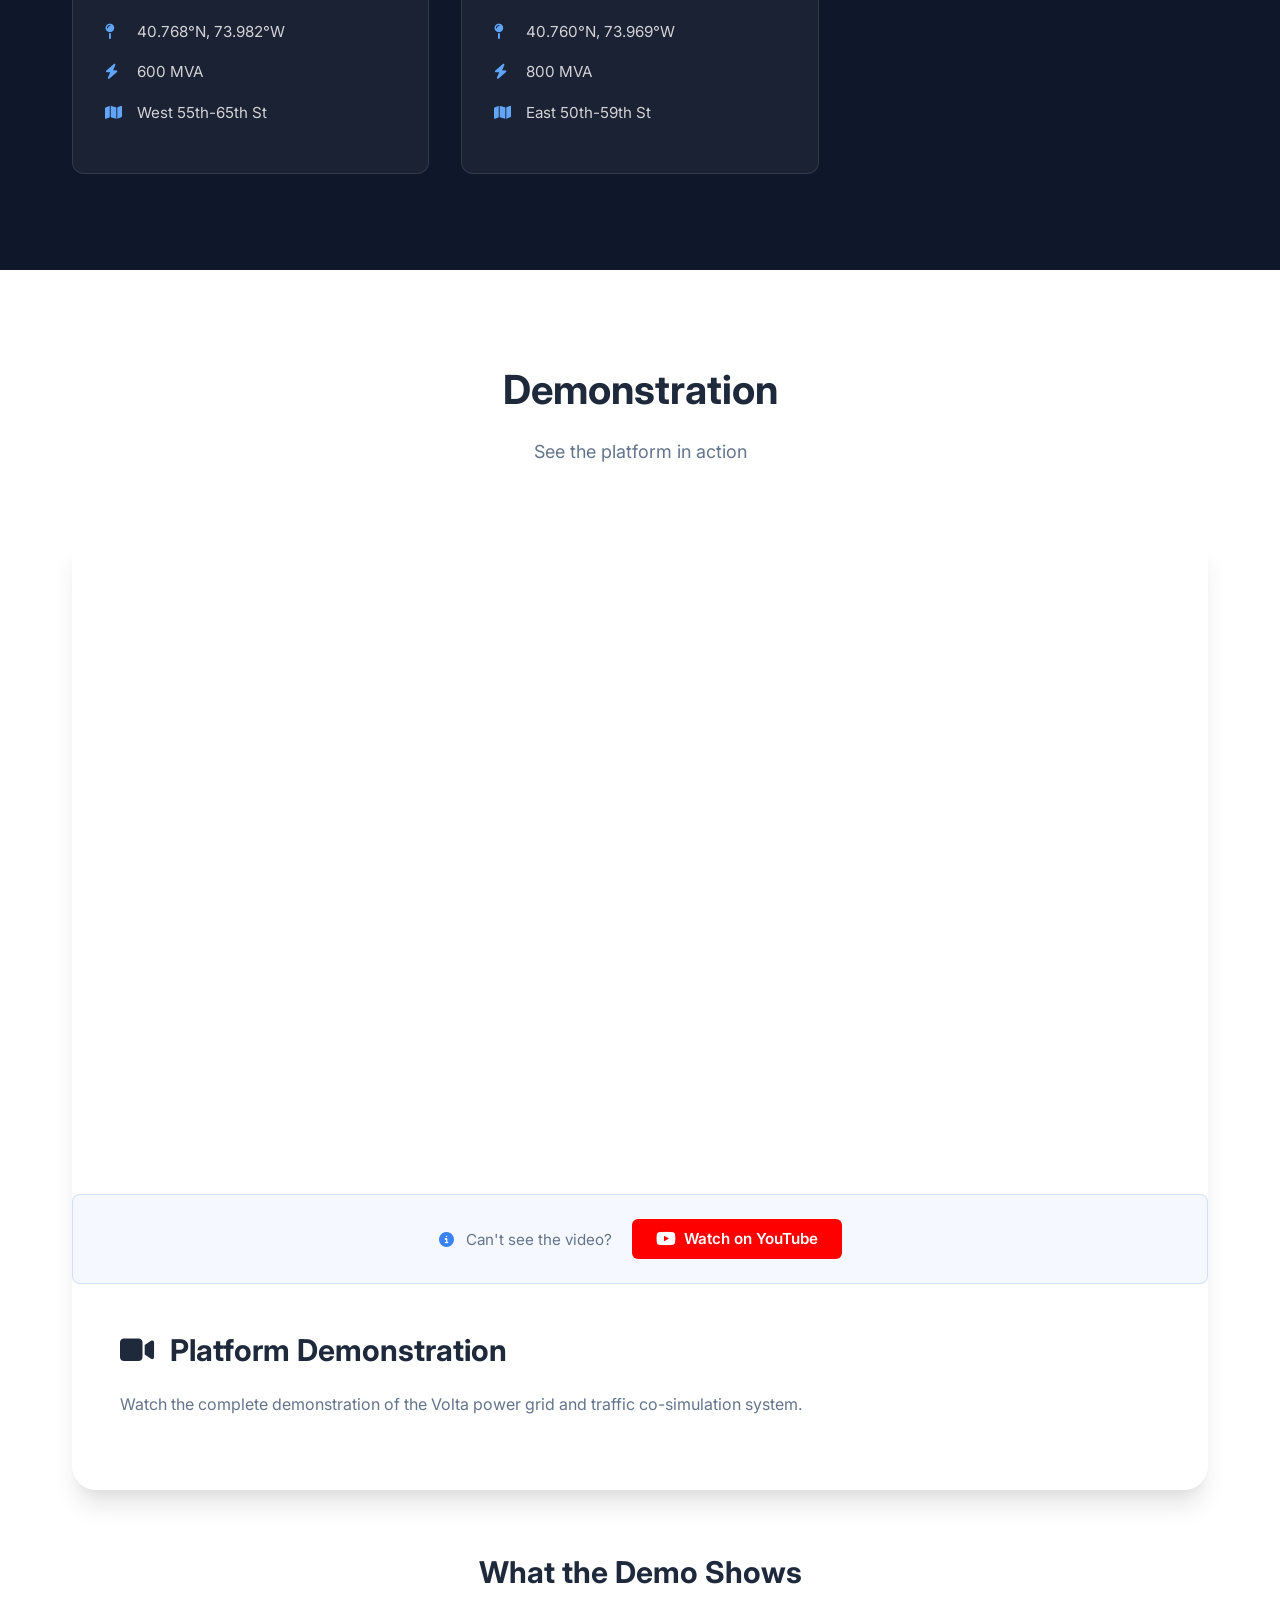
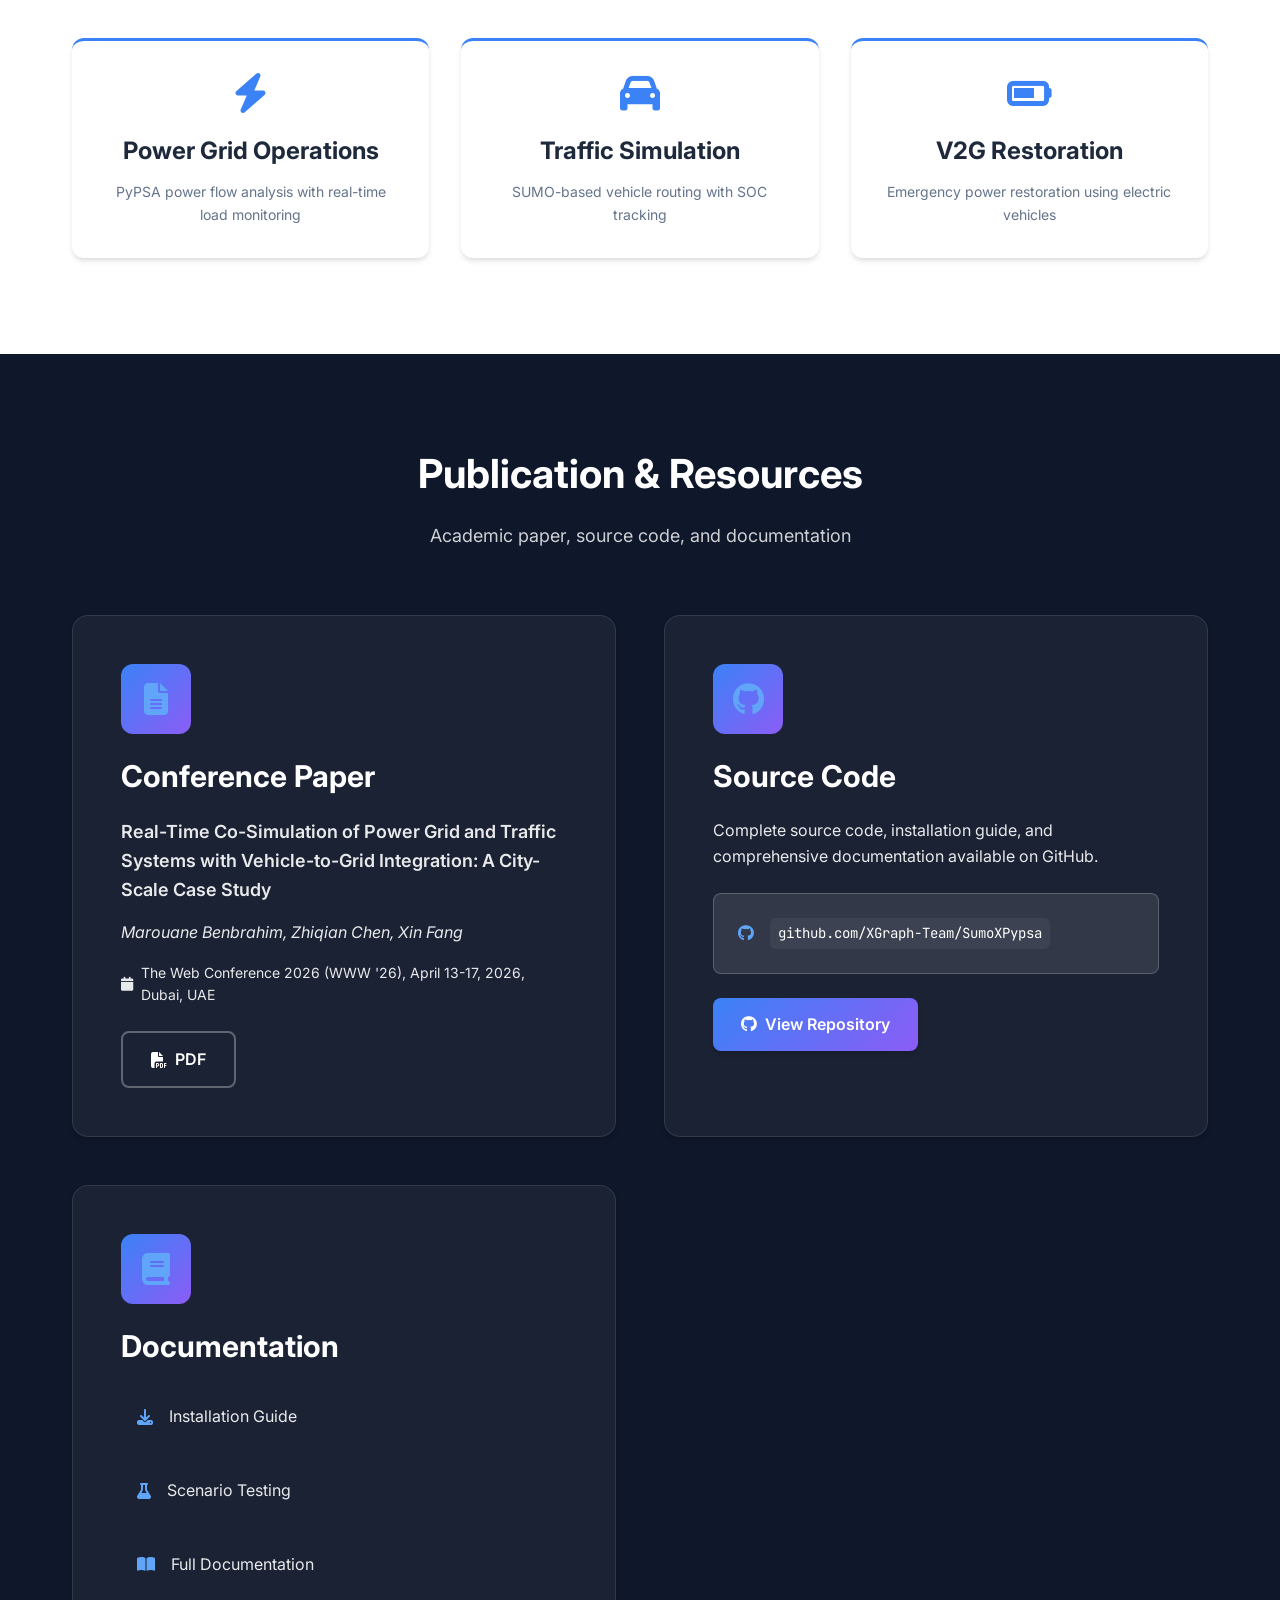
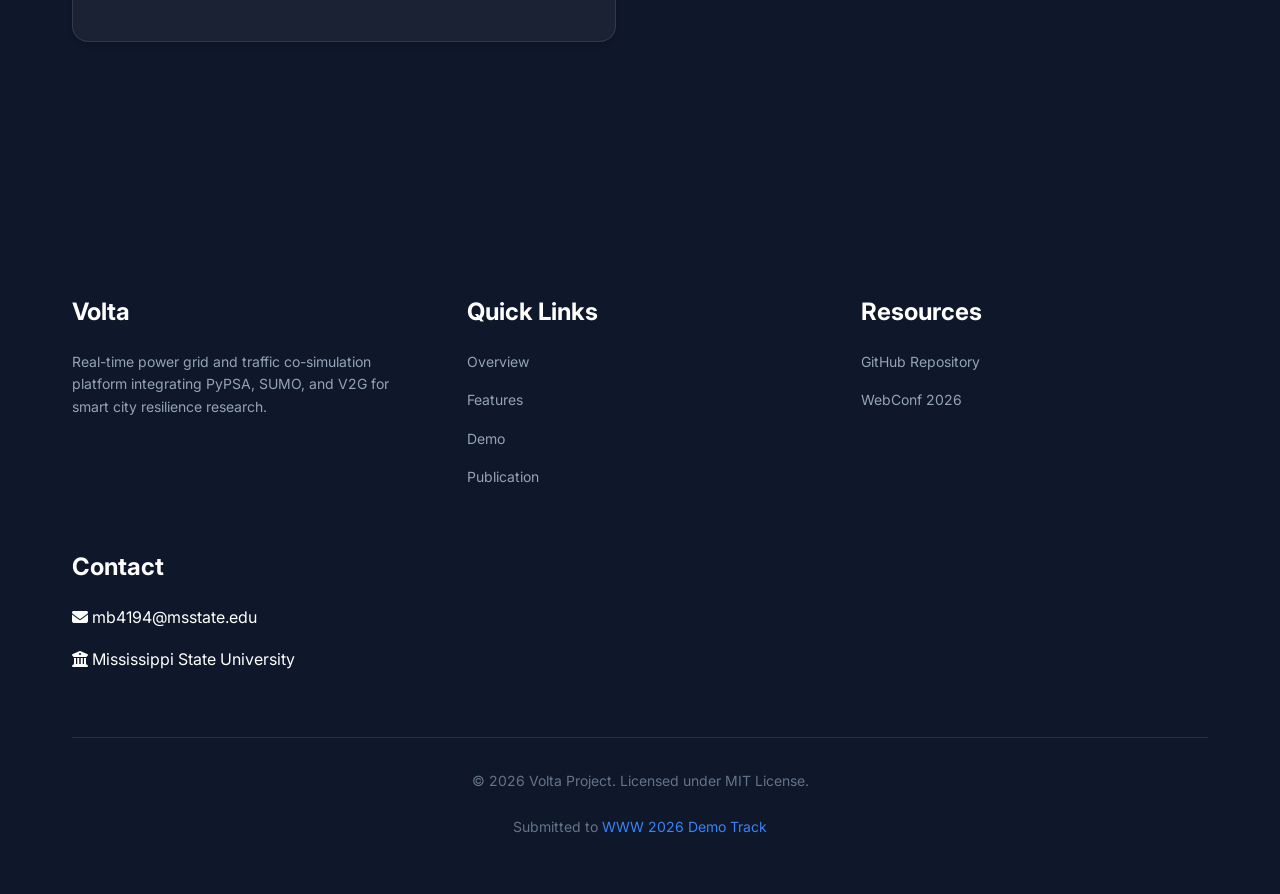
==== commit 7581ecfd: "Update tagline to 'The city, in sync.' across website and dashboard - Website hero tagline + support" ====
--- a/website/index.html
+++ b/website/index.html
@@ -63,6 +63,9 @@
                 <span class="gradient-text">Power Grid & Traffic Systems</span>
             </h1>
             <p class="hero-subtitle">
+                The city, in sync.
+            </p>
+            <p class="hero-description">
                 Integrated co-simulation platform combining PyPSA power flow analysis with SUMO traffic microsimulation
                 across a city-scale grid, featuring Vehicle-to-Grid technology and realistic load modeling
             </p>
--- a/website/styles.css
+++ b/website/styles.css
@@ -292,11 +292,26 @@
 }
 
 .hero-subtitle {
-    font-size: 1.25rem;
+    font-family: var(--font-mono);
+    font-size: 1.5rem;
+    font-weight: 600;
+    letter-spacing: 0.02em;
+    color: var(--gradient-primary, #00ff88);
+    background: var(--gradient-primary);
+    -webkit-background-clip: text;
+    -webkit-text-fill-color: transparent;
+    background-clip: text;
+    max-width: 800px;
+    margin: 0 auto var(--spacing-md);
+    animation: slideUp 0.6s ease 0.4s backwards;
+}
+
+.hero-description {
+    font-size: 1.05rem;
     color: var(--text-secondary);
     max-width: 800px;
     margin: 0 auto var(--spacing-xl);
-    animation: slideUp 0.6s ease 0.4s backwards;
+    animation: slideUp 0.6s ease 0.5s backwards;
 }
 
 .hero-stats {
